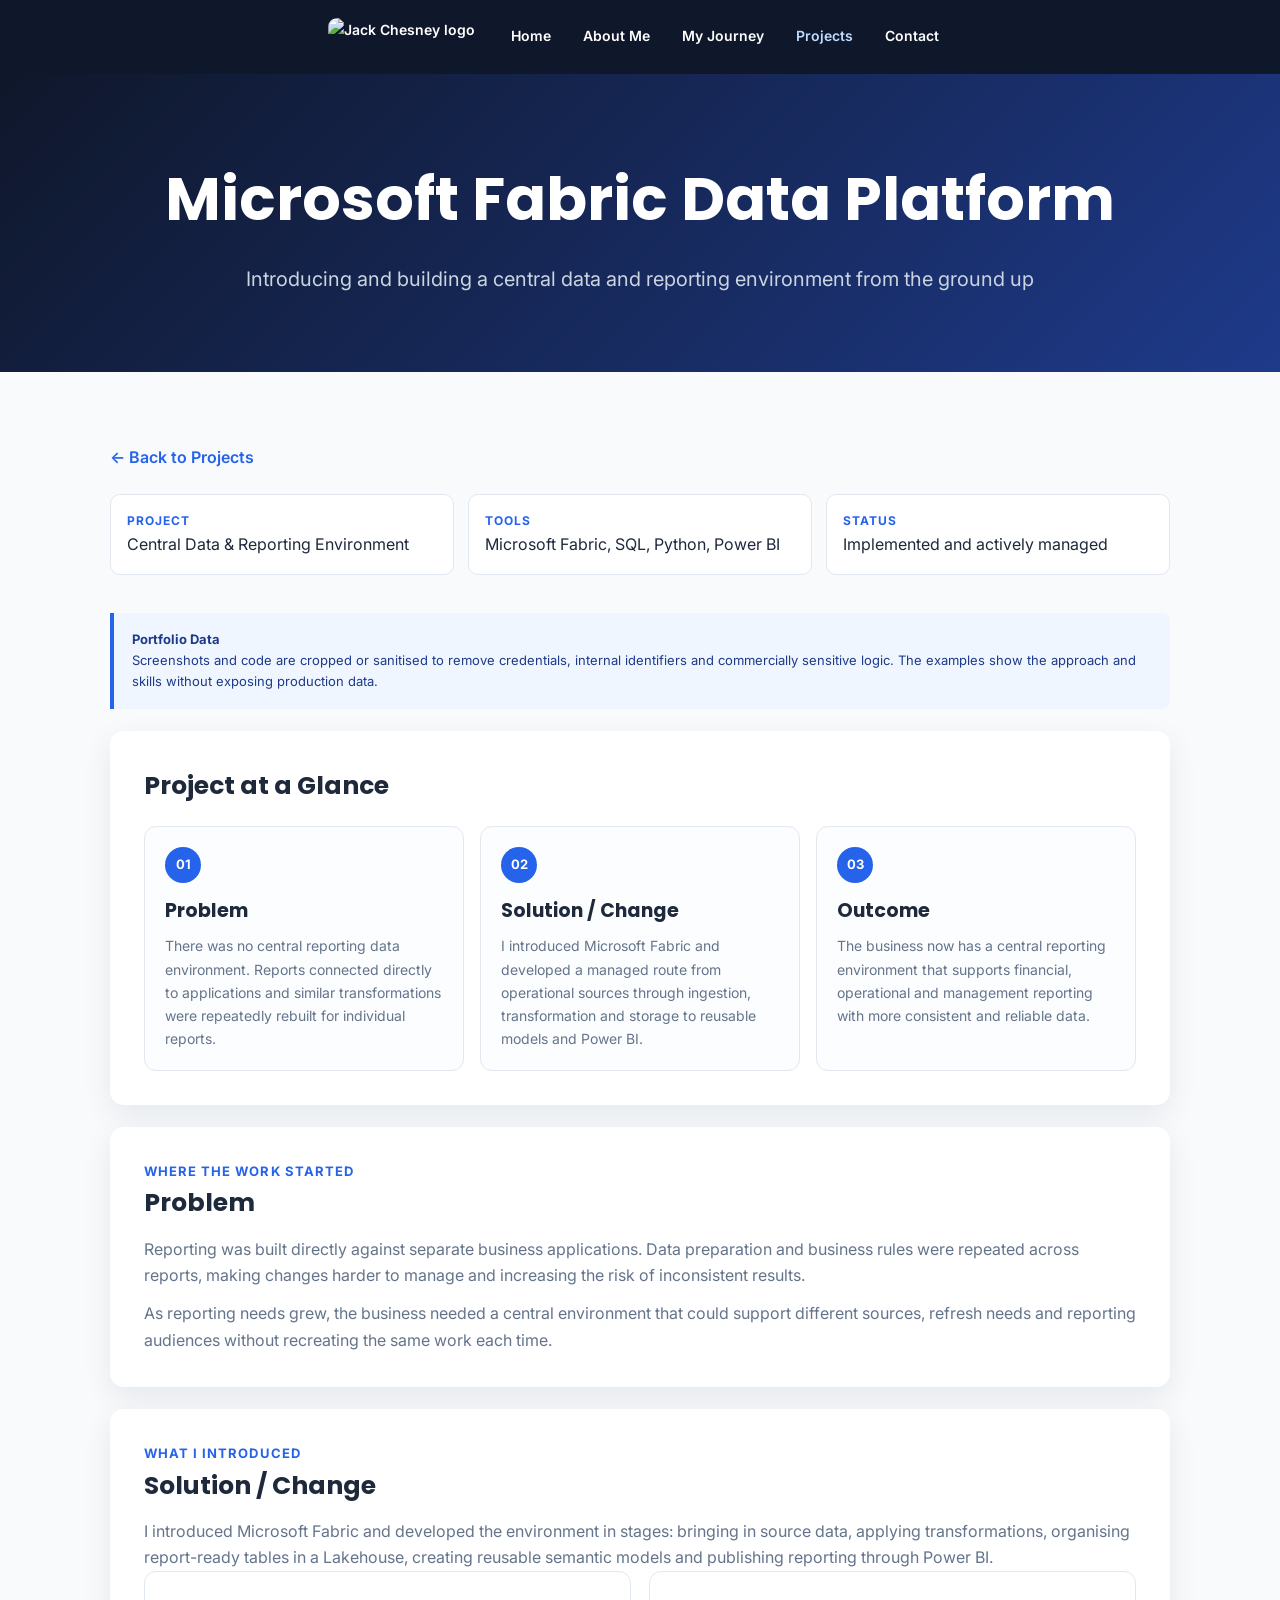
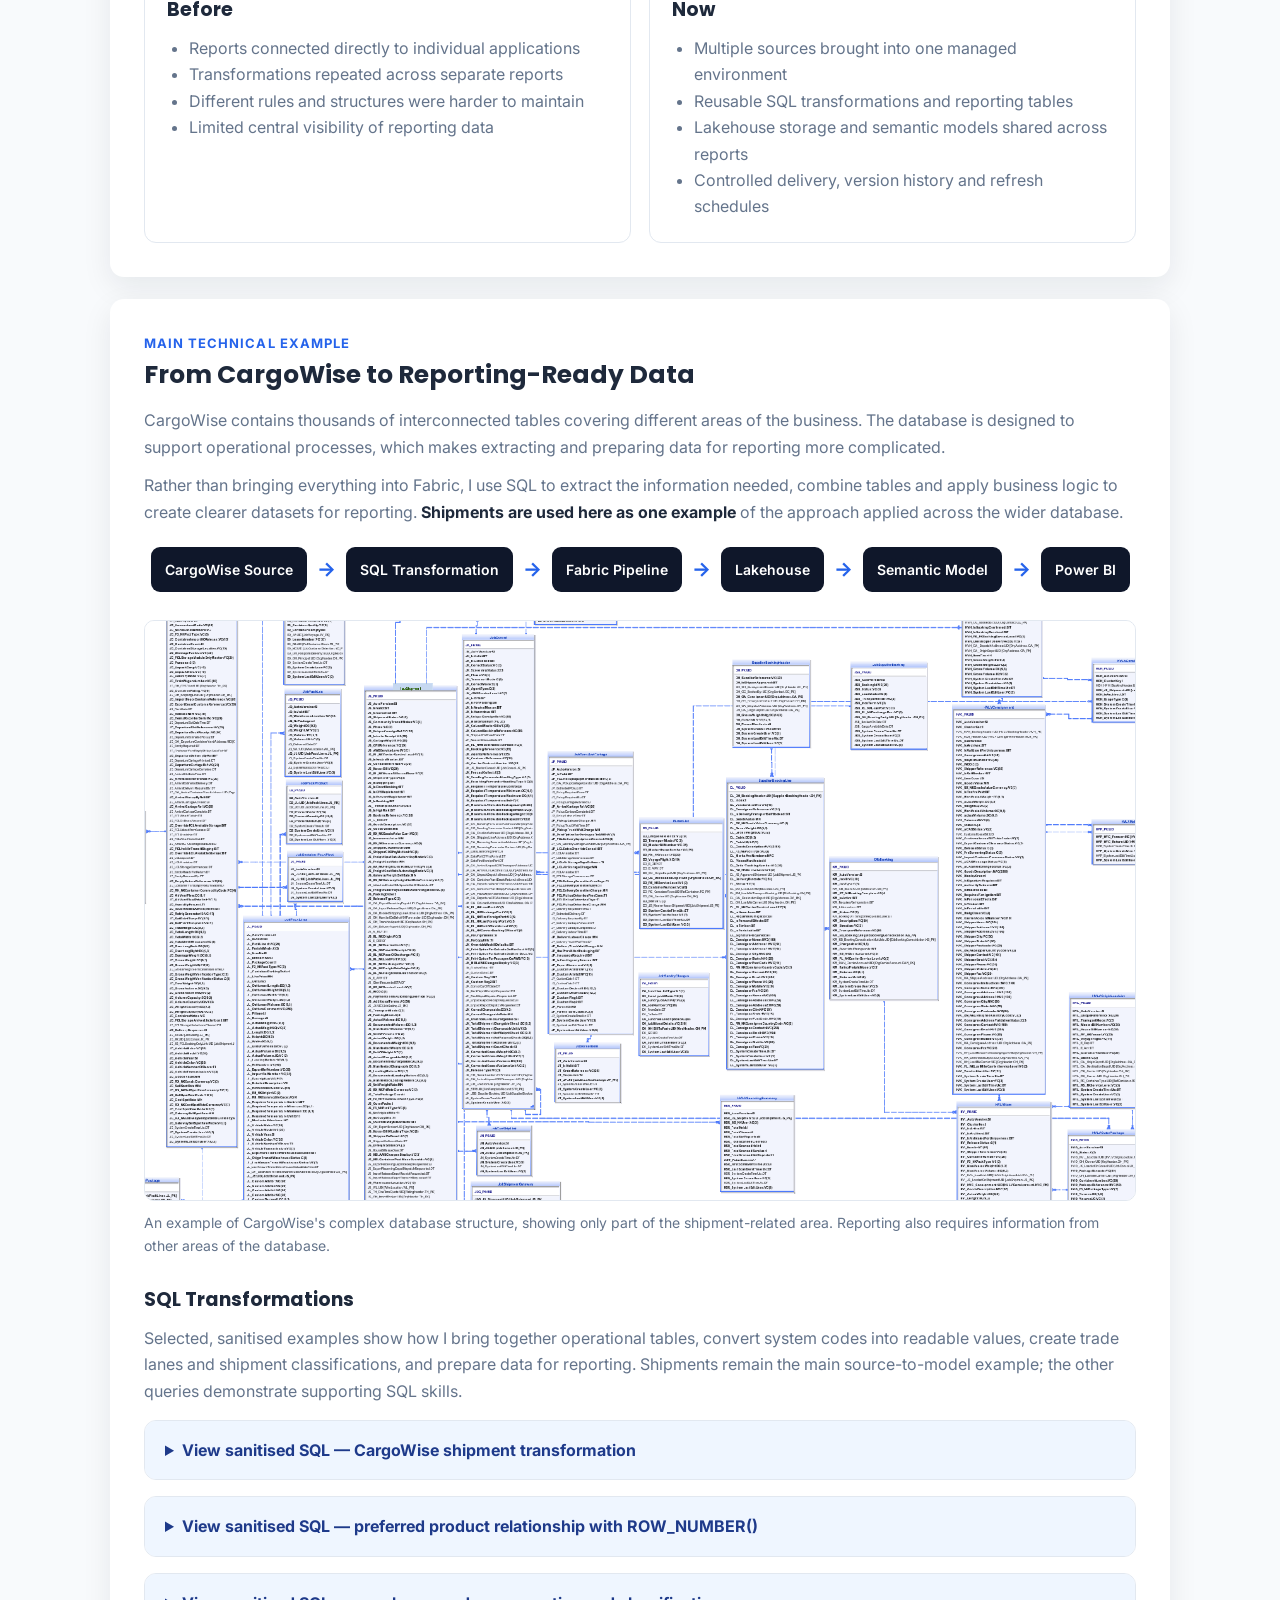
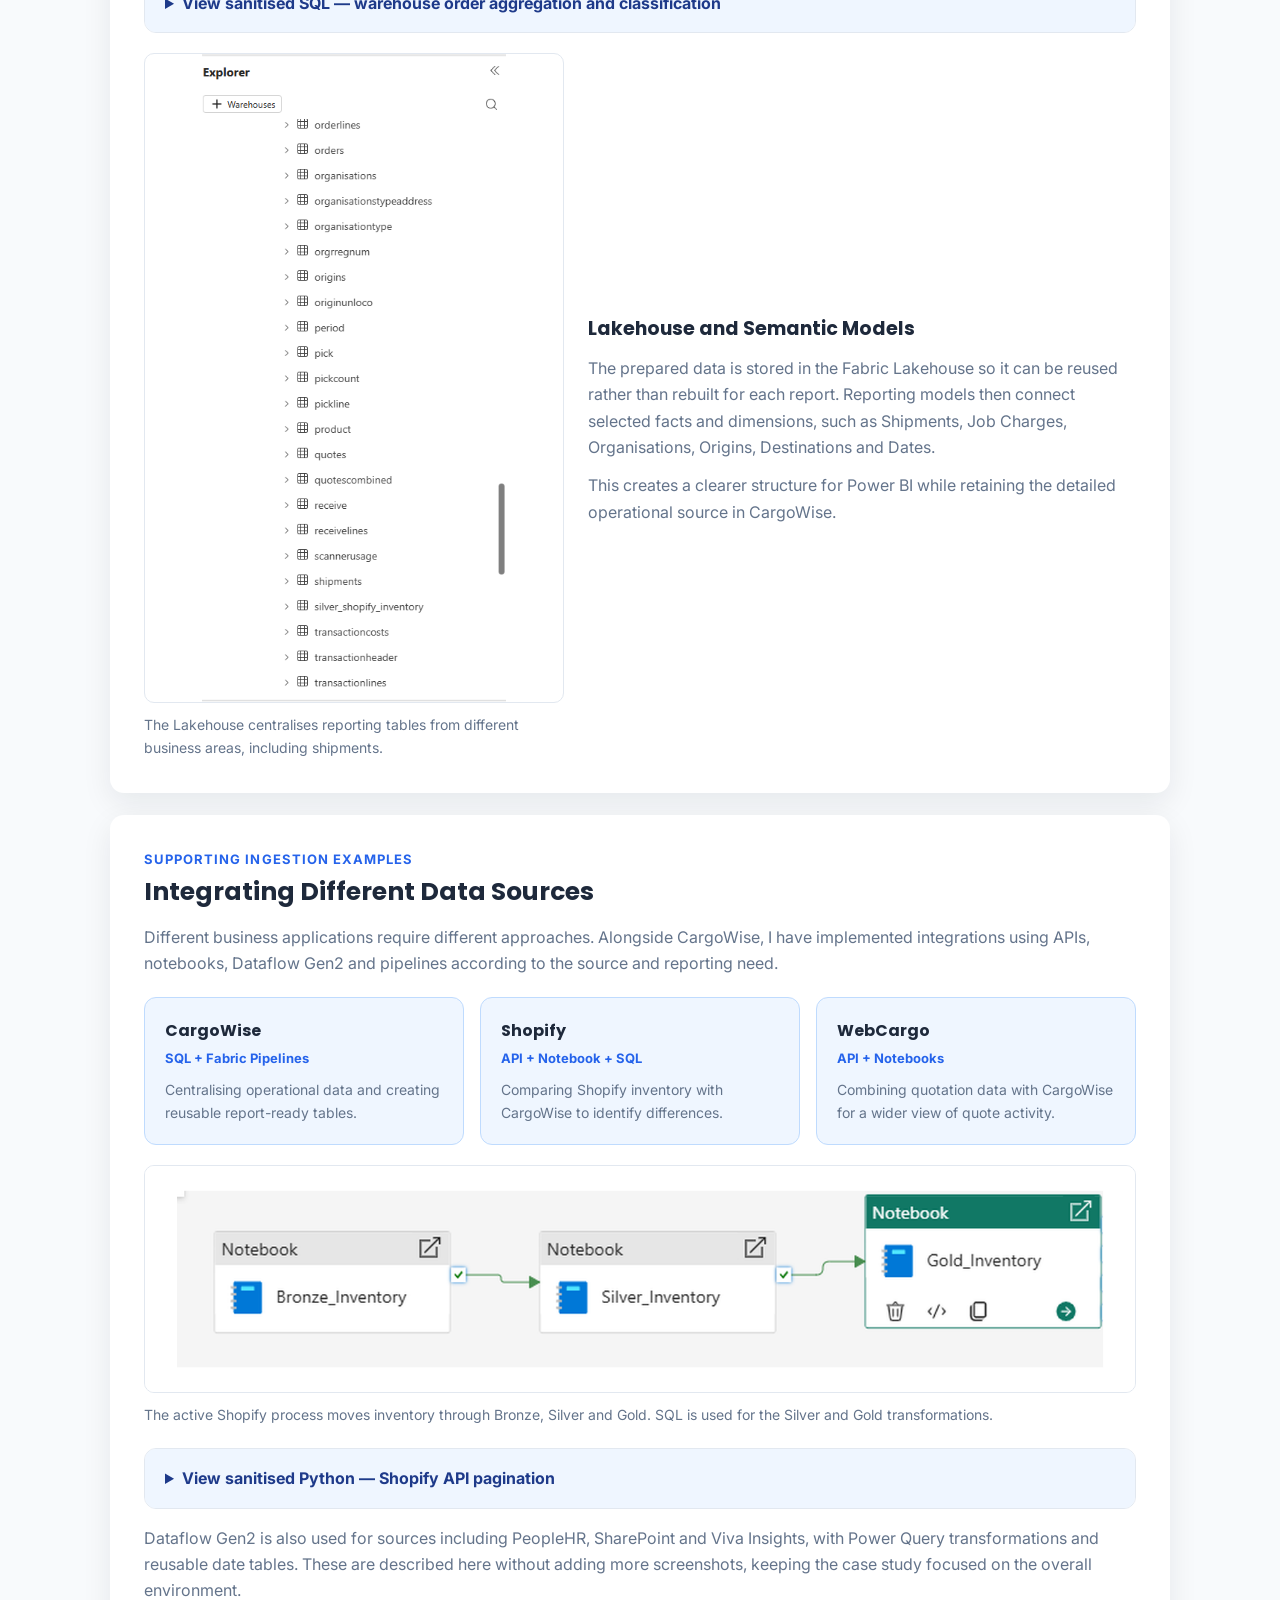
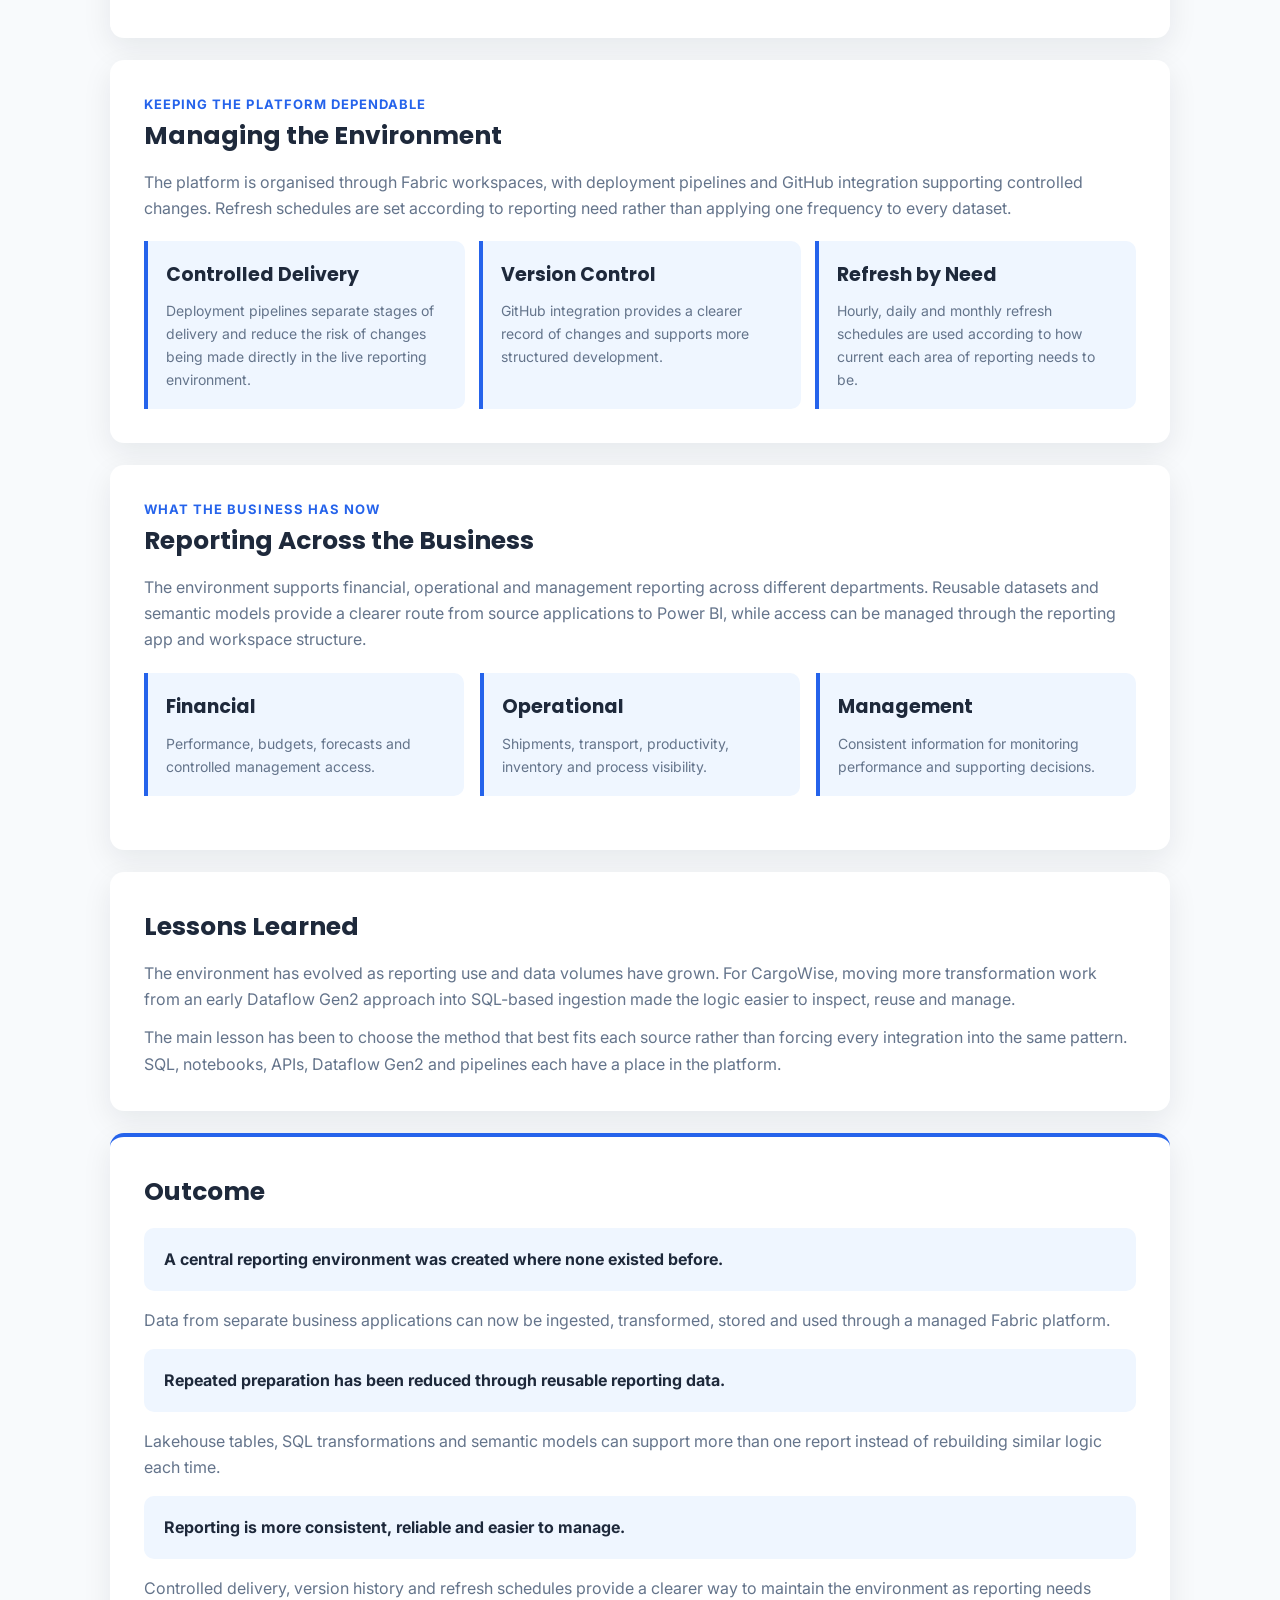
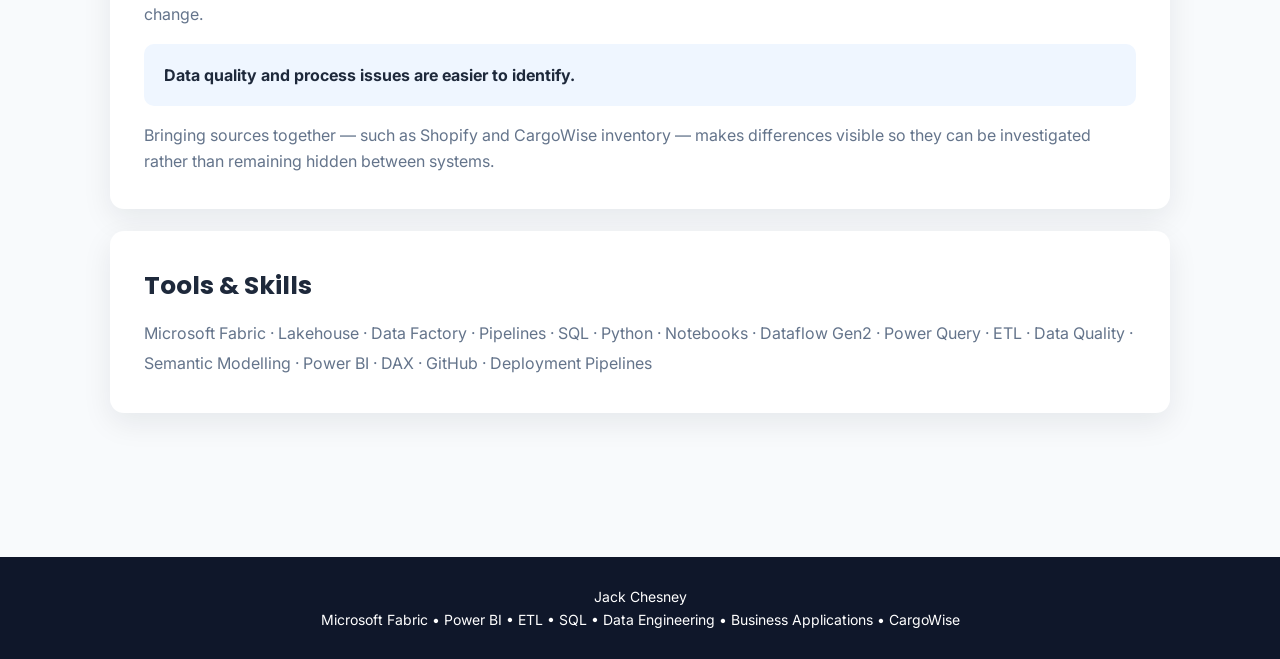
==== project-fabric-platform.html @ 5abca299 "Add files via upload" ====
<!DOCTYPE html>
<html lang="en-GB">
<head>
    <meta charset="UTF-8">
    <meta name="viewport" content="width=device-width, initial-scale=1">
    <meta name="description" content="Microsoft Fabric data platform case study: introducing a central reporting environment with SQL, pipelines, Lakehouse, APIs, semantic models and Power BI.">
    <title>Microsoft Fabric Data Platform | Jack Chesney</title>
    <link rel="stylesheet" href="style.css">
</head>
<body>
    <a class="skip-link" href="#main">Skip to content</a>
    <nav aria-label="Main navigation">
        <a class="site-logo" href="index.html"><img src="logo-white.png" alt="Jack Chesney logo"></a>
        <a href="index.html">Home</a>
        <a href="about.html">About Me</a>
        <a href="journey.html">My Journey</a>
        <a href="projects.html" aria-current="page">Projects</a>
        <a href="contact.html">Contact</a>
    </nav>

    <main id="main">
        <section class="hero compact">
            <h1>Microsoft Fabric Data Platform</h1>
            <p>Introducing and building a central data and reporting environment from the ground up</p>
        </section>

        <section class="container case-layout">
            <a class="back-link" href="projects.html">← Back to Projects</a>

            <div class="case-meta">
                <div><strong>Project</strong><span>Central Data &amp; Reporting Environment</span></div>
                <div><strong>Tools</strong><span>Microsoft Fabric, SQL, Python, Power BI</span></div>
                <div><strong>Status</strong><span>Implemented and actively managed</span></div>
            </div>

            <div class="case-note portfolio-data privacy-note">
                <strong>Portfolio Data</strong><br>
                Screenshots and code are cropped or sanitised to remove credentials, internal identifiers and commercially sensitive logic. The examples show the approach and skills without exposing production data.
            </div>

            <section class="case-section">
                <h2>Project at a Glance</h2>
                <div class="story-grid">
                    <article class="story-step">
                        <span>01</span>
                        <h3>Problem</h3>
                        <p>There was no central reporting data environment. Reports connected directly to applications and similar transformations were repeatedly rebuilt for individual reports.</p>
                    </article>
                    <article class="story-step">
                        <span>02</span>
                        <h3>Solution / Change</h3>
                        <p>I introduced Microsoft Fabric and developed a managed route from operational sources through ingestion, transformation and storage to reusable models and Power BI.</p>
                    </article>
                    <article class="story-step">
                        <span>03</span>
                        <h3>Outcome</h3>
                        <p>The business now has a central reporting environment that supports financial, operational and management reporting with more consistent and reliable data.</p>
                    </article>
                </div>
            </section>

            <section class="case-section">
                <p class="section-kicker">Where the work started</p>
                <h2>Problem</h2>
                <p>Reporting was built directly against separate business applications. Data preparation and business rules were repeated across reports, making changes harder to manage and increasing the risk of inconsistent results.</p>
                <p>As reporting needs grew, the business needed a central environment that could support different sources, refresh needs and reporting audiences without recreating the same work each time.</p>
            </section>

            <section class="case-section">
                <p class="section-kicker">What I introduced</p>
                <h2>Solution / Change</h2>
                <p>I introduced Microsoft Fabric and developed the environment in stages: bringing in source data, applying transformations, organising report-ready tables in a Lakehouse, creating reusable semantic models and publishing reporting through Power BI.</p>
                <div class="comparison-grid">
                    <article>
                        <h3>Before</h3>
                        <ul>
                            <li>Reports connected directly to individual applications</li>
                            <li>Transformations repeated across separate reports</li>
                            <li>Different rules and structures were harder to maintain</li>
                            <li>Limited central visibility of reporting data</li>
                        </ul>
                    </article>
                    <article>
                        <h3>Now</h3>
                        <ul>
                            <li>Multiple sources brought into one managed environment</li>
                            <li>Reusable SQL transformations and reporting tables</li>
                            <li>Lakehouse storage and semantic models shared across reports</li>
                            <li>Controlled delivery, version history and refresh schedules</li>
                        </ul>
                    </article>
                </div>
            </section>

            <section class="case-section">
                <p class="section-kicker">Main technical example</p>
                <h2>From CargoWise to Reporting-Ready Data</h2>
                <p>CargoWise contains thousands of interconnected tables covering different areas of the business. The database is designed to support operational processes, which makes extracting and preparing data for reporting more complicated.</p>
                <p>Rather than bringing everything into Fabric, I use SQL to extract the information needed, combine tables and apply business logic to create clearer datasets for reporting. <strong>Shipments are used here as one example</strong> of the approach applied across the wider database.</p>

                <div class="architecture-flow" aria-label="CargoWise to Power BI architecture">
                    <span>CargoWise Source</span><b aria-hidden="true">→</b>
                    <span>SQL Transformation</span><b aria-hidden="true">→</b>
                    <span>Fabric Pipeline</span><b aria-hidden="true">→</b>
                    <span>Lakehouse</span><b aria-hidden="true">→</b>
                    <span>Semantic Model</span><b aria-hidden="true">→</b>
                    <span>Power BI</span>
                </div>

                <figure class="case-figure">
                    <a href="cargowise-shipment-source.png" target="_blank" rel="noopener noreferrer">
                        <img src="cargowise-shipment-source.png" alt="Part of the CargoWise shipment-related database diagram with interconnected operational tables">
                    </a>
                    <figcaption>An example of CargoWise's complex database structure, showing only part of the shipment-related area. Reporting also requires information from other areas of the database.</figcaption>
                </figure>

                <h3>SQL Transformations</h3>
                <p>Selected, sanitised examples show how I bring together operational tables, convert system codes into readable values, create trade lanes and shipment classifications, and prepare data for reporting. Shipments remain the main source-to-model example; the other queries demonstrate supporting SQL skills.</p>

                <details class="code-disclosure">
                    <summary>View sanitised SQL — CargoWise shipment transformation</summary>
                    <p class="code-intro">A portfolio-safe version of the pattern used to join shipment, consolidation, organisation, branch and department information and create reporting fields.</p>
                    <pre class="dax-code"><code>WITH ShipmentBase AS (
    SELECT
        s.ShipmentId,
        s.ShipmentNumber,
        s.CreatedDate,
        s.OriginCode,
        s.DestinationCode,
        s.TransportMode,
        s.DirectionCode,
        c.ConsolNumber,
        org.OrganisationName,
        br.BranchName,
        dept.DepartmentName
    FROM dbo.JobShipment AS s
    LEFT JOIN dbo.JobConShipLink AS link
        ON link.ShipmentId = s.ShipmentId
    LEFT JOIN dbo.JobConsol AS c
        ON c.ConsolId = link.ConsolId
    LEFT JOIN dbo.OrgHeader AS org
        ON org.OrganisationId = s.ClientOrganisationId
    LEFT JOIN dbo.GlbBranch AS br
        ON br.BranchId = s.BranchId
    LEFT JOIN dbo.GlbDepartment AS dept
        ON dept.DepartmentId = s.DepartmentId
),
ReportingFields AS (
    SELECT
        *,
        CONCAT(OriginCode, ' - ', DestinationCode) AS TradeLane,
        CASE DirectionCode
            WHEN 'I' THEN 'Import'
            WHEN 'E' THEN 'Export'
            ELSE 'Other'
        END AS ShipmentDirection,
        CASE
            WHEN TransportMode = 'AIR' THEN 'Air Freight'
            WHEN TransportMode = 'SEA' THEN 'Sea Freight'
            WHEN TransportMode = 'ROAD' THEN 'Road Freight'
            ELSE 'Other'
        END AS ShipmentClassification
    FROM ShipmentBase
)
SELECT
    ShipmentId,
    ShipmentNumber,
    CreatedDate,
    ConsolNumber,
    OrganisationName,
    BranchName,
    DepartmentName,
    TradeLane,
    ShipmentDirection,
    ShipmentClassification
FROM ReportingFields;</code></pre>
                </details>

                <details class="code-disclosure">
                    <summary>View sanitised SQL — preferred product relationship with ROW_NUMBER()</summary>
                    <p class="code-intro">Demonstrates CTEs, window functions and selecting one preferred relationship where several source rows may exist.</p>
                    <pre class="dax-code"><code>WITH RankedProductRelationships AS (
    SELECT
        p.ProductId,
        p.ProductCode,
        p.ProductDescription,
        rel.OrganisationId,
        rel.RelationshipType,
        ROW_NUMBER() OVER (
            PARTITION BY p.ProductId
            ORDER BY
                CASE WHEN rel.IsPreferred = 1 THEN 0 ELSE 1 END,
                rel.UpdatedDate DESC
        ) AS RelationshipRank
    FROM dbo.Product AS p
    LEFT JOIN dbo.ProductOrganisationRelationship AS rel
        ON rel.ProductId = p.ProductId
)
SELECT
    ProductId,
    ProductCode,
    ProductDescription,
    OrganisationId,
    RelationshipType
FROM RankedProductRelationships
WHERE RelationshipRank = 1;</code></pre>
                </details>

                <details class="code-disclosure">
                    <summary>View sanitised SQL — warehouse order aggregation and classification</summary>
                    <p class="code-intro">Demonstrates multiple CTEs, aggregation, calculated values and classification logic.</p>
                    <pre class="dax-code"><code>WITH OrderLines AS (
    SELECT
        ol.OrderId,
        COUNT(*) AS LineCount,
        SUM(ol.OrderQuantity) AS OrderedQuantity,
        SUM(ol.PickedQuantity) AS PickedQuantity
    FROM dbo.WarehouseOrderLine AS ol
    GROUP BY ol.OrderId
),
OrderActivity AS (
    SELECT
        a.OrderId,
        MAX(a.ActivityDate) AS LastActivityDate
    FROM dbo.WarehouseOrderActivity AS a
    GROUP BY a.OrderId
),
OrderSummary AS (
    SELECT
        o.OrderId,
        o.OrderNumber,
        o.RequiredDate,
        l.LineCount,
        l.OrderedQuantity,
        l.PickedQuantity,
        a.LastActivityDate,
        CASE
            WHEN l.PickedQuantity = 0 THEN 'Not Started'
            WHEN l.PickedQuantity &lt; l.OrderedQuantity THEN 'Part Picked'
            WHEN l.PickedQuantity &gt;= l.OrderedQuantity THEN 'Complete'
            ELSE 'Review'
        END AS FulfilmentStatus
    FROM dbo.WarehouseOrder AS o
    LEFT JOIN OrderLines AS l ON l.OrderId = o.OrderId
    LEFT JOIN OrderActivity AS a ON a.OrderId = o.OrderId
)
SELECT *
FROM OrderSummary;</code></pre>
                </details>

                <div class="lakehouse-layout">
                    <figure class="case-figure">
                        <a href="fabric-lakehouse.png" target="_blank" rel="noopener noreferrer">
                            <img src="fabric-lakehouse.png" alt="Fabric Lakehouse Explorer showing report-ready tables from different business areas">
                        </a>
                        <figcaption>The Lakehouse centralises reporting tables from different business areas, including shipments.</figcaption>
                    </figure>
                    <article>
                        <h3>Lakehouse and Semantic Models</h3>
                        <p>The prepared data is stored in the Fabric Lakehouse so it can be reused rather than rebuilt for each report. Reporting models then connect selected facts and dimensions, such as Shipments, Job Charges, Organisations, Origins, Destinations and Dates.</p>
                        <p>This creates a clearer structure for Power BI while retaining the detailed operational source in CargoWise.</p>
                    </article>
                </div>
            </section>

            <section class="case-section">
                <p class="section-kicker">Supporting ingestion examples</p>
                <h2>Integrating Different Data Sources</h2>
                <p>Different business applications require different approaches. Alongside CargoWise, I have implemented integrations using APIs, notebooks, Dataflow Gen2 and pipelines according to the source and reporting need.</p>

                <div class="source-grid">
                    <article class="source-card"><strong>CargoWise</strong><span>SQL + Fabric Pipelines</span><p>Centralising operational data and creating reusable report-ready tables.</p></article>
                    <article class="source-card"><strong>Shopify</strong><span>API + Notebook + SQL</span><p>Comparing Shopify inventory with CargoWise to identify differences.</p></article>
                    <article class="source-card"><strong>WebCargo</strong><span>API + Notebooks</span><p>Combining quotation data with CargoWise for a wider view of quote activity.</p></article>
                </div>

                <figure class="case-figure">
                    <a href="fabric-shopify-pipeline.png" target="_blank" rel="noopener noreferrer">
                        <img src="fabric-shopify-pipeline.png" alt="Shopify inventory pipeline showing active Bronze, Silver and Gold notebook stages">
                    </a>
                    <figcaption>The active Shopify process moves inventory through Bronze, Silver and Gold. SQL is used for the Silver and Gold transformations.</figcaption>
                </figure>

                <details class="code-disclosure">
                    <summary>View sanitised Python — Shopify API pagination</summary>
                    <p class="code-intro">I researched and implemented this API-based approach and continue to manage it. The extract shows the pagination pattern without credentials, shop names or warehouse identifiers.</p>
                    <pre class="dax-code"><code>all_inventory = []

while inventory_url:
    response = requests.get(inventory_url, headers=headers)
    response.raise_for_status()

    data = response.json()
    all_inventory.extend(data.get("inventory_levels", []))

    next_url = None
    link_header = response.headers.get("Link")

    if link_header:
        for link in link_header.split(","):
            if 'rel="next"' in link:
                next_url = link.split(";")[0].strip(" &lt;&gt;")
                break

    inventory_url = next_url</code></pre>
                </details>

                <p>Dataflow Gen2 is also used for sources including PeopleHR, SharePoint and Viva Insights, with Power Query transformations and reusable date tables. These are described here without adding more screenshots, keeping the case study focused on the overall environment.</p>
            </section>

            <section class="case-section">
                <p class="section-kicker">Keeping the platform dependable</p>
                <h2>Managing the Environment</h2>
                <p>The platform is organised through Fabric workspaces, with deployment pipelines and GitHub integration supporting controlled changes. Refresh schedules are set according to reporting need rather than applying one frequency to every dataset.</p>
                <div class="environment-grid">
                    <article><h3>Controlled Delivery</h3><p>Deployment pipelines separate stages of delivery and reduce the risk of changes being made directly in the live reporting environment.</p></article>
                    <article><h3>Version Control</h3><p>GitHub integration provides a clearer record of changes and supports more structured development.</p></article>
                    <article><h3>Refresh by Need</h3><p>Hourly, daily and monthly refresh schedules are used according to how current each area of reporting needs to be.</p></article>
                </div>
            </section>

            <section class="case-section">
                <p class="section-kicker">What the business has now</p>
                <h2>Reporting Across the Business</h2>
                <p>The environment supports financial, operational and management reporting across different departments. Reusable datasets and semantic models provide a clearer route from source applications to Power BI, while access can be managed through the reporting app and workspace structure.</p>
                <div class="report-summary-grid">
                    <article><h3>Financial</h3><p>Performance, budgets, forecasts and controlled management access.</p></article>
                    <article><h3>Operational</h3><p>Shipments, transport, productivity, inventory and process visibility.</p></article>
                    <article><h3>Management</h3><p>Consistent information for monitoring performance and supporting decisions.</p></article>
                </div>
            </section>

            <section class="case-section">
                <h2>Lessons Learned</h2>
                <p>The environment has evolved as reporting use and data volumes have grown. For CargoWise, moving more transformation work from an early Dataflow Gen2 approach into SQL-based ingestion made the logic easier to inspect, reuse and manage.</p>
                <p>The main lesson has been to choose the method that best fits each source rather than forcing every integration into the same pattern. SQL, notebooks, APIs, Dataflow Gen2 and pipelines each have a place in the platform.</p>
            </section>

            <section class="case-section outcome-section">
                <h2>Outcome</h2>
                <p class="metric-highlight"><strong>A central reporting environment was created where none existed before.</strong></p>
                <p>Data from separate business applications can now be ingested, transformed, stored and used through a managed Fabric platform.</p>

                <p class="metric-highlight"><strong>Repeated preparation has been reduced through reusable reporting data.</strong></p>
                <p>Lakehouse tables, SQL transformations and semantic models can support more than one report instead of rebuilding similar logic each time.</p>

                <p class="metric-highlight"><strong>Reporting is more consistent, reliable and easier to manage.</strong></p>
                <p>Controlled delivery, version history and refresh schedules provide a clearer way to maintain the environment as reporting needs change.</p>

                <p class="metric-highlight"><strong>Data quality and process issues are easier to identify.</strong></p>
                <p>Bringing sources together — such as Shopify and CargoWise inventory — makes differences visible so they can be investigated rather than remaining hidden between systems.</p>
            </section>

            <section class="case-section">
                <h2>Tools &amp; Skills</h2>
                <p class="tag-line">Microsoft Fabric · Lakehouse · Data Factory · Pipelines · SQL · Python · Notebooks · Dataflow Gen2 · Power Query · ETL · Data Quality · Semantic Modelling · Power BI · DAX · GitHub · Deployment Pipelines</p>
            </section>
        </section>
    </main>

    <footer><p>Jack Chesney</p><p>Microsoft Fabric • Power BI • ETL • SQL • Data Engineering • Business Applications • CargoWise</p></footer>
</body>
</html>
---- style.css ----
@import url('https://fonts.googleapis.com/css2?family=Inter:wght@400;500;600&family=Poppins:wght@500;600;700&display=swap');

:root {
    --navy: #0F172A;
    --blue: #2563EB;
    --blue-dark: #1D4ED8;
    --background: #F8FAFC;
    --card: #FFFFFF;
    --text: #1E293B;
    --muted: #64748B;
    --line: #E2E8F0;
    --soft-blue: #EFF6FF;
    --shadow: 0 10px 30px rgba(15, 23, 42, .08);
}

* { margin: 0; padding: 0; box-sizing: border-box; }
html { scroll-behavior: smooth; }
body { background: var(--background); color: var(--text); font-family: 'Inter', sans-serif; line-height: 1.65; }
a:focus-visible { outline: 3px solid #93C5FD; outline-offset: 4px; }
.skip-link { position: absolute; left: -10000px; top: auto; width: 1px; height: 1px; overflow: hidden; }
.skip-link:focus { left: 16px; top: 12px; width: auto; height: auto; overflow: visible; background: #fff; color: var(--navy); padding: 10px 14px; border-radius: 7px; z-index: 100; }

nav { background: var(--navy); padding: 18px 20px; text-align: center; }
nav a { color: #fff; text-decoration: none; margin: 0 14px; font-weight: 600; font-size: 14px; transition: .2s; }
nav a:hover, nav a[aria-current="page"] { color: #BFDBFE; }
.site-logo { display: inline-flex !important; align-items: center !important; margin: 0 18px 0 0 !important; vertical-align: middle; }
.site-logo img { display: block; height: 38px; width: auto; max-width: none; object-fit: contain; border-radius: 9px; }

.hero { background: linear-gradient(135deg, #0F172A 0%, #1E3A8A 100%); color: #fff; text-align: center; padding: 100px 20px; }
.hero.compact { padding: 76px 20px; }
.hero h1 { font-family: 'Poppins', sans-serif; font-size: clamp(42px, 6vw, 60px); margin-bottom: 14px; }
.hero p { font-size: 20px; color: #CBD5E1; max-width: 860px; margin: auto; }
.hero-subtitle { margin-top: 12px !important; font-size: 18px !important; }
.hero-actions { display: flex; justify-content: center; gap: 12px; flex-wrap: wrap; margin-top: 25px; }
.btn { display: inline-block; padding: 13px 26px; background: var(--blue); color: #fff; text-decoration: none; border-radius: 9px; font-weight: 600; transition: .2s; }
.btn:hover { background: var(--blue-dark); transform: translateY(-2px); }
.btn.small { padding: 10px 16px; margin-top: 18px; }

.container { max-width: 1160px; margin: auto; padding: 72px 20px; }
.section-title { text-align: center; margin-bottom: 42px; }
.section-title h2 { font-size: 36px; font-family: 'Poppins', sans-serif; }
.section-title p { color: var(--muted); max-width: 720px; margin: 8px auto 0; }
.cards { display: grid; grid-template-columns: repeat(3, minmax(0, 1fr)); gap: 24px; }
.cards.single { grid-template-columns: minmax(0, 1fr); max-width: 430px; }
.card { background: var(--card); padding: 28px; border-radius: 14px; box-shadow: var(--shadow); transition: .2s; }
.card:hover { transform: translateY(-4px); }
.card h2, .card h3 { font-family: 'Poppins', sans-serif; margin-bottom: 12px; }
.project-card { display: flex; flex-direction: column; }
.project-card > p { color: var(--muted); }
.project-card .btn { align-self: flex-start; margin-top: auto; }
.project-visual { width: 100%; aspect-ratio: 16/9; border-radius: 10px; margin: 4px 0 18px; overflow: hidden; background: linear-gradient(135deg, #DBEAFE, #EFF6FF); border: 1px solid var(--line); }
.project-visual object { display: block; width: 100%; height: 100%; }
.project-visual img { width: 100%; height: 100%; object-fit: cover; }
.project-visual.fit-logo { background: #fff; }
.project-visual.fit-logo img { object-fit: contain; padding: 16px; }
.visual-fallback { height: 100%; display: grid; place-items: center; text-align: center; padding: 20px; color: #1E40AF; font-weight: 600; background: var(--soft-blue); }
.tools { font-size: 14px; color: var(--muted); margin-top: 16px; }
.project-outcome { margin: 16px 0 18px; padding-top: 14px; border-top: 1px solid var(--line); }
.project-outcome strong { color: var(--text); }
.project-group + .project-group { padding-top: 10px; }

.skills-grid { display: grid; grid-template-columns: repeat(2, minmax(0, 1fr)); gap: 24px; }
.skill-card { position: relative; padding-left: 34px; }
.skill-card:before { content: ''; position: absolute; left: 0; top: 5px; width: 5px; height: calc(100% - 10px); border-radius: 10px; background: var(--blue); }
.skill-card p { color: var(--muted); }
.skill-list { display: flex; flex-wrap: wrap; gap: 8px; margin-top: 16px; }
.skill-list span { font-size: 12px; font-weight: 600; color: #1E3A8A; background: var(--soft-blue); border: 1px solid #DBEAFE; padding: 6px 9px; border-radius: 999px; }
.supporting-tools { margin-top: 16px; font-size: 14px; }
.supporting-tools strong { color: var(--text); }

.about-card { max-width: 900px; margin: auto; }
.about-section + .about-section { margin-top: 28px; padding-top: 28px; border-top: 1px solid var(--line); }
.about-section h2 { text-align: center; font-size: 22px; margin-bottom: 12px; }
.about-section p { color: var(--muted); }
.about-section p + p { margin-top: 14px; }
.about-section strong { color: var(--text); }

.timeline { position: relative; max-width: 900px; margin: auto; }
.timeline:before { content: ''; position: absolute; left: 30px; top: 0; bottom: 100px; width: 4px; background: var(--blue); }
.timeline-item { display: flex; gap: 20px; margin-bottom: 34px; }
.timeline-icon { width: 60px; height: 60px; min-width: 60px; border-radius: 50%; background: var(--blue); color: #fff; display: grid; place-items: center; font-weight: 700; z-index: 1; }
.timeline-content { background: #fff; padding: 24px; border-radius: 12px; box-shadow: var(--shadow); width: 100%; }
.timeline-content h3 { font-family: 'Poppins', sans-serif; }
.timeline-content p { color: var(--muted); }
.achievement-grid { display: grid; grid-template-columns: repeat(4, minmax(0, 1fr)); gap: 22px; }
.achievement-card { background: #fff; text-align: center; padding: 26px; border-radius: 14px; box-shadow: var(--shadow); }
.achievement-card p { color: var(--muted); }
.milestone-media { height: 80px; display: flex; align-items: center; justify-content: center; margin-bottom: 14px; }
.milestone-media object { max-width: 100%; height: 70px; }
.milestone-fallback, .milestone-mark { width: 70px; height: 70px; border-radius: 12px; display: grid; place-items: center; font-family: 'Poppins', sans-serif; font-weight: 700; font-size: 14px; }
.milestone-fallback { background: var(--soft-blue); color: #1E3A8A; border: 1px solid #DBEAFE; }

.case-layout { max-width: 1100px; }
.back-link { display: inline-block; margin-bottom: 24px; color: var(--blue); font-weight: 600; text-decoration: none; }
.case-meta { display: grid; grid-template-columns: repeat(3, 1fr); gap: 14px; margin-bottom: 38px; }
.case-meta div { background: #fff; border: 1px solid var(--line); border-radius: 10px; padding: 16px; }
.case-meta strong, .case-meta span { display: block; }
.case-meta strong { font-size: 12px; text-transform: uppercase; letter-spacing: .08em; color: var(--blue); }
.case-actions { margin-bottom: 22px; }
.case-note { border-left: 4px solid var(--blue); background: var(--soft-blue); padding: 16px 18px; color: #1E3A8A !important; }
.case-note.portfolio-data { margin-bottom: 22px; border-radius: 0 8px 8px 0; }
.case-section { background: #fff; border-radius: 14px; box-shadow: var(--shadow); padding: 34px; margin-bottom: 22px; }
.case-section h2 { font-family: 'Poppins', sans-serif; font-size: 25px; margin-bottom: 12px; }
.case-section h3 { font-family: 'Poppins', sans-serif; font-size: 19px; margin: 26px 0 10px; color: var(--text); }
.case-section p, .case-section li { color: var(--muted); }
.case-section p + p { margin-top: 12px; }
.case-section ul { padding-left: 22px; }
.case-section strong { color: var(--text); }
.tag-line { line-height: 1.9; }
.outcome-section { border-top: 4px solid var(--blue); }
.metric-highlight { background: var(--soft-blue); border-radius: 10px; padding: 18px 20px; margin: 16px 0 !important; color: #1E3A8A !important; }

.story-grid { display: grid; grid-template-columns: repeat(3, minmax(0, 1fr)); gap: 16px; margin-top: 20px; }
.story-step { border: 1px solid var(--line); border-radius: 12px; padding: 20px; background: #FCFDFE; }
.story-step > span { display: inline-grid; place-items: center; width: 36px; height: 36px; border-radius: 50%; background: var(--blue); color: #fff; font-weight: 700; font-size: 13px; }
.story-step h3 { margin: 12px 0 8px; }
.story-step p { font-size: 14px; }

.case-figure { margin: 20px 0 22px; }
.case-figure a { display: block; cursor: zoom-in; }
.case-figure img { display: block; width: 100%; max-width: 100%; height: auto; object-fit: contain; border: 1px solid var(--line); border-radius: 10px; background: #fff; }
.case-figure figcaption { margin-top: 10px; font-size: 14px; color: var(--muted); }
.case-figure.media-object object { display: block; width: 100%; min-height: 320px; border: 1px solid var(--line); border-radius: 10px; overflow: hidden; background: #fff; }
.case-figure.media-object object > .visual-fallback { min-height: 320px; }
.case-gallery { display: grid; grid-template-columns: repeat(2, minmax(0, 1fr)); gap: 18px; }
.case-gallery .case-figure { margin-bottom: 8px; }
.report-gallery { grid-template-columns: 1fr; }

.dax-code { background: var(--navy); color: #F8FAFC; border-radius: 12px; padding: 22px 26px; margin: 18px 0; overflow-x: auto; text-align: left; line-height: 1.7; box-shadow: var(--shadow); }
.dax-code code { font-family: 'Cascadia Code', Consolas, 'SFMono-Regular', Menlo, monospace; font-size: 13px; color: #F8FAFC; background: none; white-space: pre; display: block; }

.source-grid { display: grid; grid-template-columns: repeat(3, minmax(0, 1fr)); gap: 16px; margin-top: 20px; }
.source-card { border: 1px solid #BFDBFE; background: var(--soft-blue); border-radius: 12px; padding: 20px; }
.source-card strong, .source-card span { display: block; }
.source-card strong { font-family: 'Poppins', sans-serif; }
.source-card span { color: var(--blue); font-size: 13px; font-weight: 700; margin: 4px 0 8px; }
.source-card p { font-size: 14px; }
.architecture-flow { display: flex; align-items: center; justify-content: center; flex-wrap: wrap; gap: 10px; margin: 22px 0 28px; }
.architecture-flow span { background: var(--navy); color: #fff; border-radius: 9px; padding: 11px 14px; font-weight: 600; font-size: 14px; }
.architecture-flow b { color: var(--blue); font-size: 20px; }
.compact-flow { margin-bottom: 18px; }
.compact-flow span { font-size: 12px; padding: 9px 11px; }
.comparison-grid { display: grid; grid-template-columns: repeat(2, minmax(0, 1fr)); gap: 18px; }
.comparison-grid article { border: 1px solid var(--line); border-radius: 12px; padding: 22px; }
.comparison-grid h3 { margin-top: 0; }
.report-summary-grid { display: grid; grid-template-columns: repeat(3, minmax(0, 1fr)); gap: 16px; margin: 20px 0; }
.report-summary-grid article { border-left: 4px solid var(--blue); background: var(--soft-blue); padding: 18px; border-radius: 0 10px 10px 0; }
.report-summary-grid h3 { margin-top: 0; }
.report-summary-grid p { font-size: 14px; }

.contact-grid { display: grid; grid-template-columns: repeat(3, 1fr); gap: 24px; }
.contact-card { text-decoration: none; color: var(--text); min-height: 180px; display: flex; flex-direction: column; }
.contact-card span { color: var(--blue); font-weight: 600; }
.contact-card strong { font-family: 'Poppins', sans-serif; font-size: 18px; margin-top: 8px; overflow-wrap: anywhere; }
.contact-card small { color: var(--muted); margin-top: auto; }
.credential-list { display: grid; grid-template-columns: repeat(2, minmax(0, 1fr)); gap: 22px; max-width: 900px; margin: auto; }
.credential-list .card h2 { font-size: 20px; color: var(--blue); }
.credential-list .card p { color: var(--muted); }

footer { background: var(--navy); color: #fff; text-align: center; padding: 28px 20px; margin-top: 50px; font-size: 14px; }
footer p { margin: 0; text-align: center; }

@media (max-width: 900px) {
    .cards, .skills-grid { grid-template-columns: 1fr 1fr; }
    .achievement-grid, .contact-grid { grid-template-columns: 1fr 1fr; }
    .story-grid, .source-grid, .report-summary-grid { grid-template-columns: 1fr; }
}

@media (max-width: 650px) {
    nav a { display: block; margin: 9px 0; }
    .site-logo { display: flex !important; justify-content: center; margin: 0 0 12px !important; }
    .hero { padding: 72px 20px; }
    .container { padding: 52px 18px; }
    .cards, .skills-grid, .achievement-grid, .contact-grid, .case-meta, .case-gallery, .comparison-grid, .credential-list { grid-template-columns: 1fr; }
    .cards.single { max-width: none; }
    .timeline:before { left: 23px; }
    .timeline-icon { width: 48px; height: 48px; min-width: 48px; }
    .case-section { padding: 22px 18px; }
    .dax-code { padding: 16px 18px; }
    .case-figure.media-object object, .case-figure.media-object object > .visual-fallback { min-height: 220px; }
    .architecture-flow { flex-direction: column; }
    .architecture-flow b { transform: rotate(90deg); }
}


/* Microsoft Fabric platform case study */
.platform-placeholder { background: linear-gradient(135deg, #0F172A 0%, #1E40AF 58%, #2563EB 100%); border: 0; }
.platform-card-visual { height: 100%; display: flex; align-items: center; justify-content: center; gap: 10px; padding: 18px; }
.platform-card-visual span { background: rgba(255,255,255,.96); color: #1E3A8A; border-radius: 8px; padding: 9px 11px; font-size: 12px; font-weight: 700; box-shadow: 0 6px 16px rgba(15,23,42,.16); }
.platform-card-visual b { color: #BFDBFE; font-size: 18px; }
.analytics-cards { grid-template-columns: repeat(2, minmax(0, 1fr)); max-width: 820px; margin: 0 auto; }
.code-disclosure { border: 1px solid var(--line); border-radius: 12px; margin: 16px 0; overflow: hidden; background: #fff; }
.code-disclosure summary { cursor: pointer; padding: 16px 20px; background: var(--soft-blue); color: #1E3A8A; font-weight: 700; }
.code-disclosure summary:hover { background: #DBEAFE; }
.code-disclosure .code-intro { padding: 16px 20px 0; color: var(--muted); font-size: 14px; }
.code-disclosure .dax-code { margin: 16px; box-shadow: none; max-height: 560px; }
.environment-grid { display: grid; grid-template-columns: repeat(3, minmax(0, 1fr)); gap: 14px; margin-top: 20px; }
.environment-grid article { border-left: 4px solid var(--blue); background: var(--soft-blue); border-radius: 0 10px 10px 0; padding: 18px; }
.environment-grid h3 { margin: 0 0 8px; }
.environment-grid p { font-size: 14px; }
.lakehouse-layout { display: grid; grid-template-columns: minmax(280px, 420px) 1fr; gap: 24px; align-items: center; margin-top: 20px; }
.lakehouse-layout .case-figure { margin: 0; }
.lakehouse-layout .case-figure img { max-height: 650px; object-fit: contain; }
.section-kicker { color: var(--blue) !important; font-size: 13px; font-weight: 700; letter-spacing: .08em; text-transform: uppercase; }
.privacy-note { font-size: 13px; }

@media (max-width: 900px) {
    .environment-grid { grid-template-columns: 1fr; }
}
@media (max-width: 650px) {
    .analytics-cards, .lakehouse-layout { grid-template-columns: 1fr; }
    .platform-card-visual { gap: 6px; padding: 12px; }
    .platform-card-visual span { padding: 7px 8px; font-size: 11px; }
}
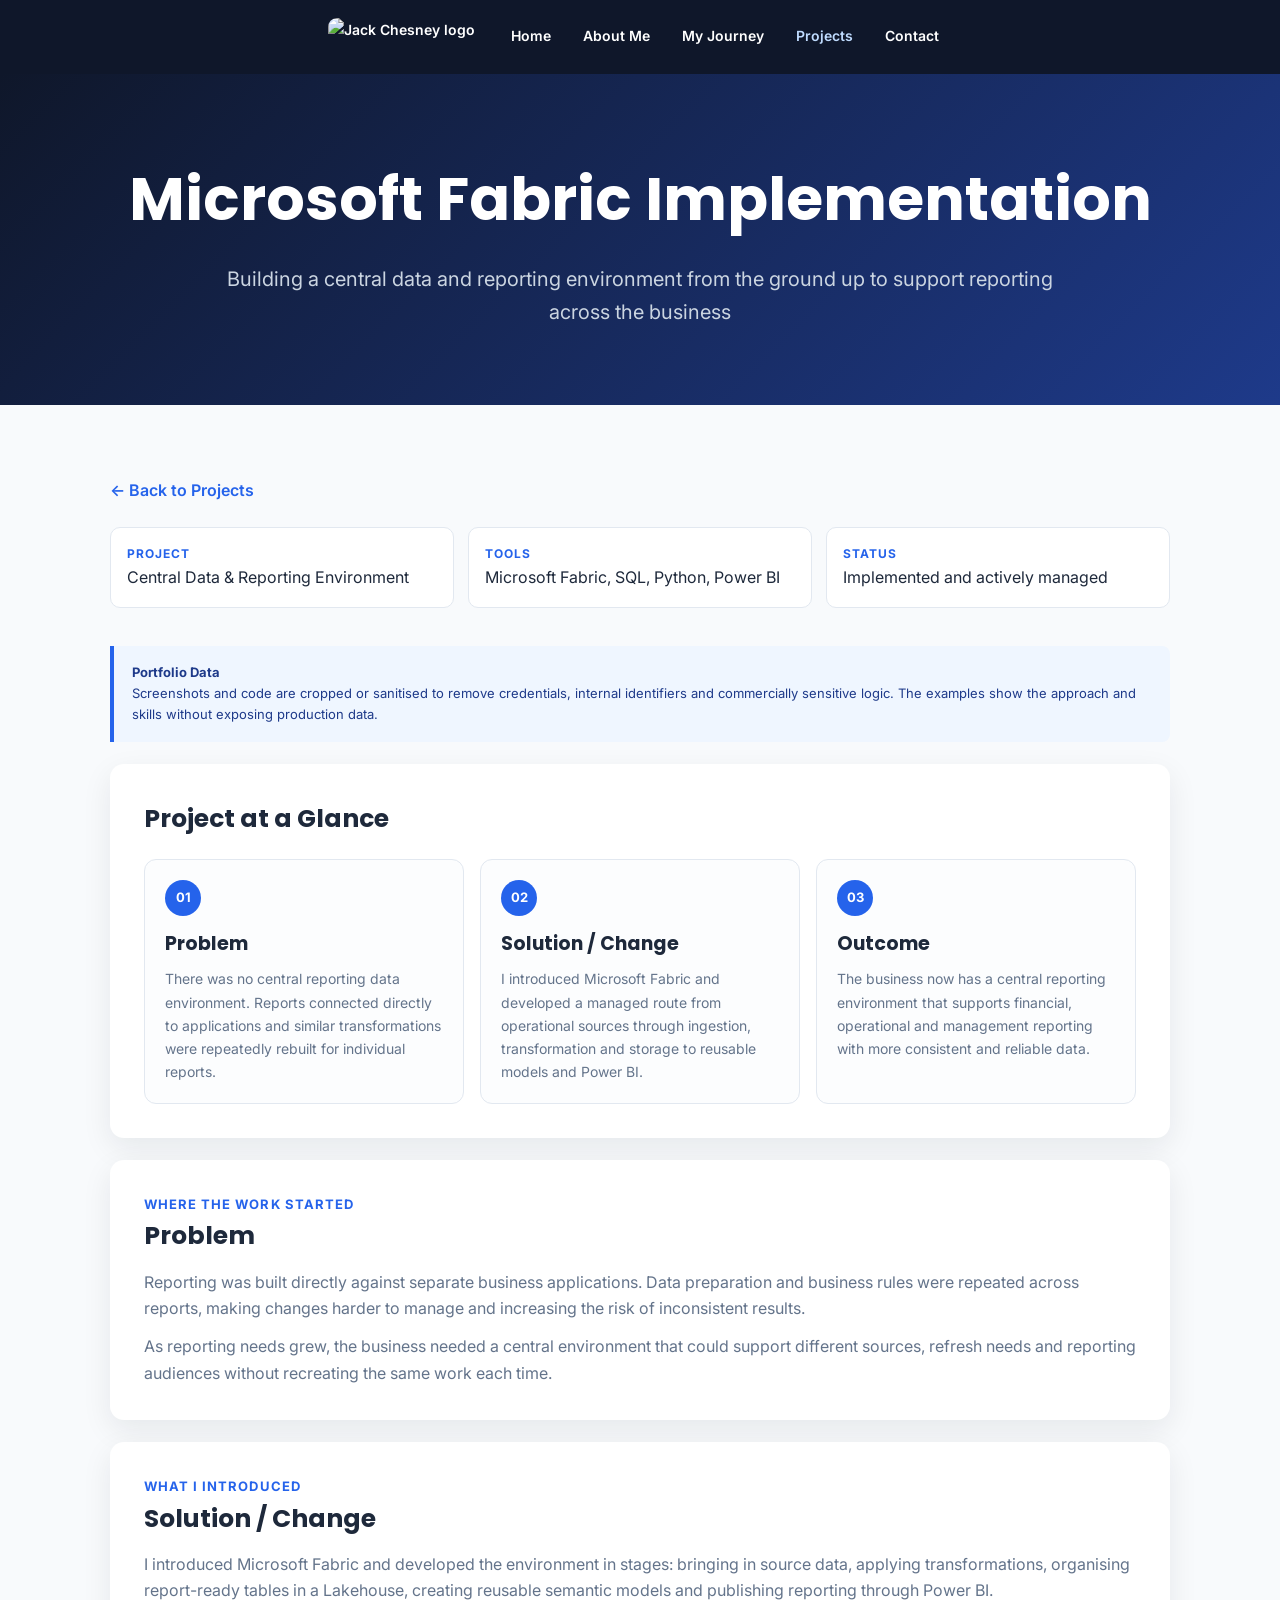
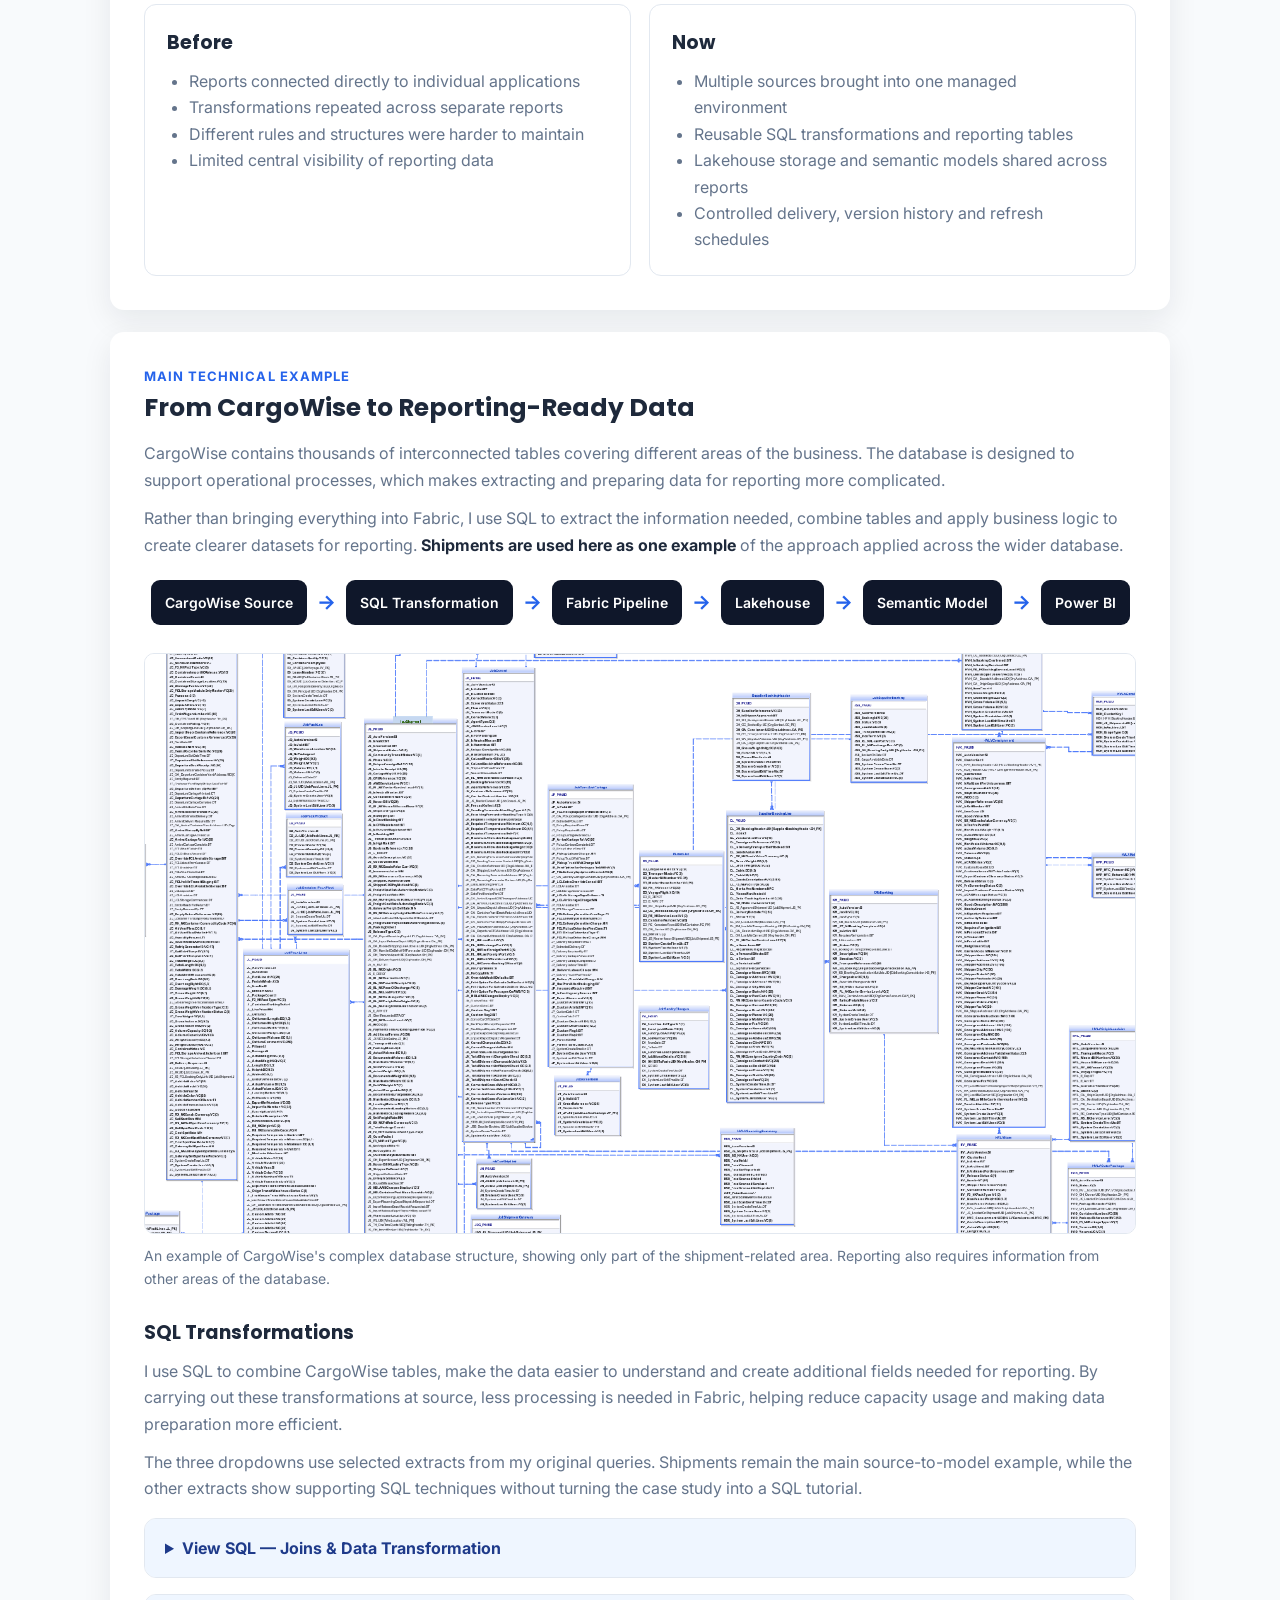
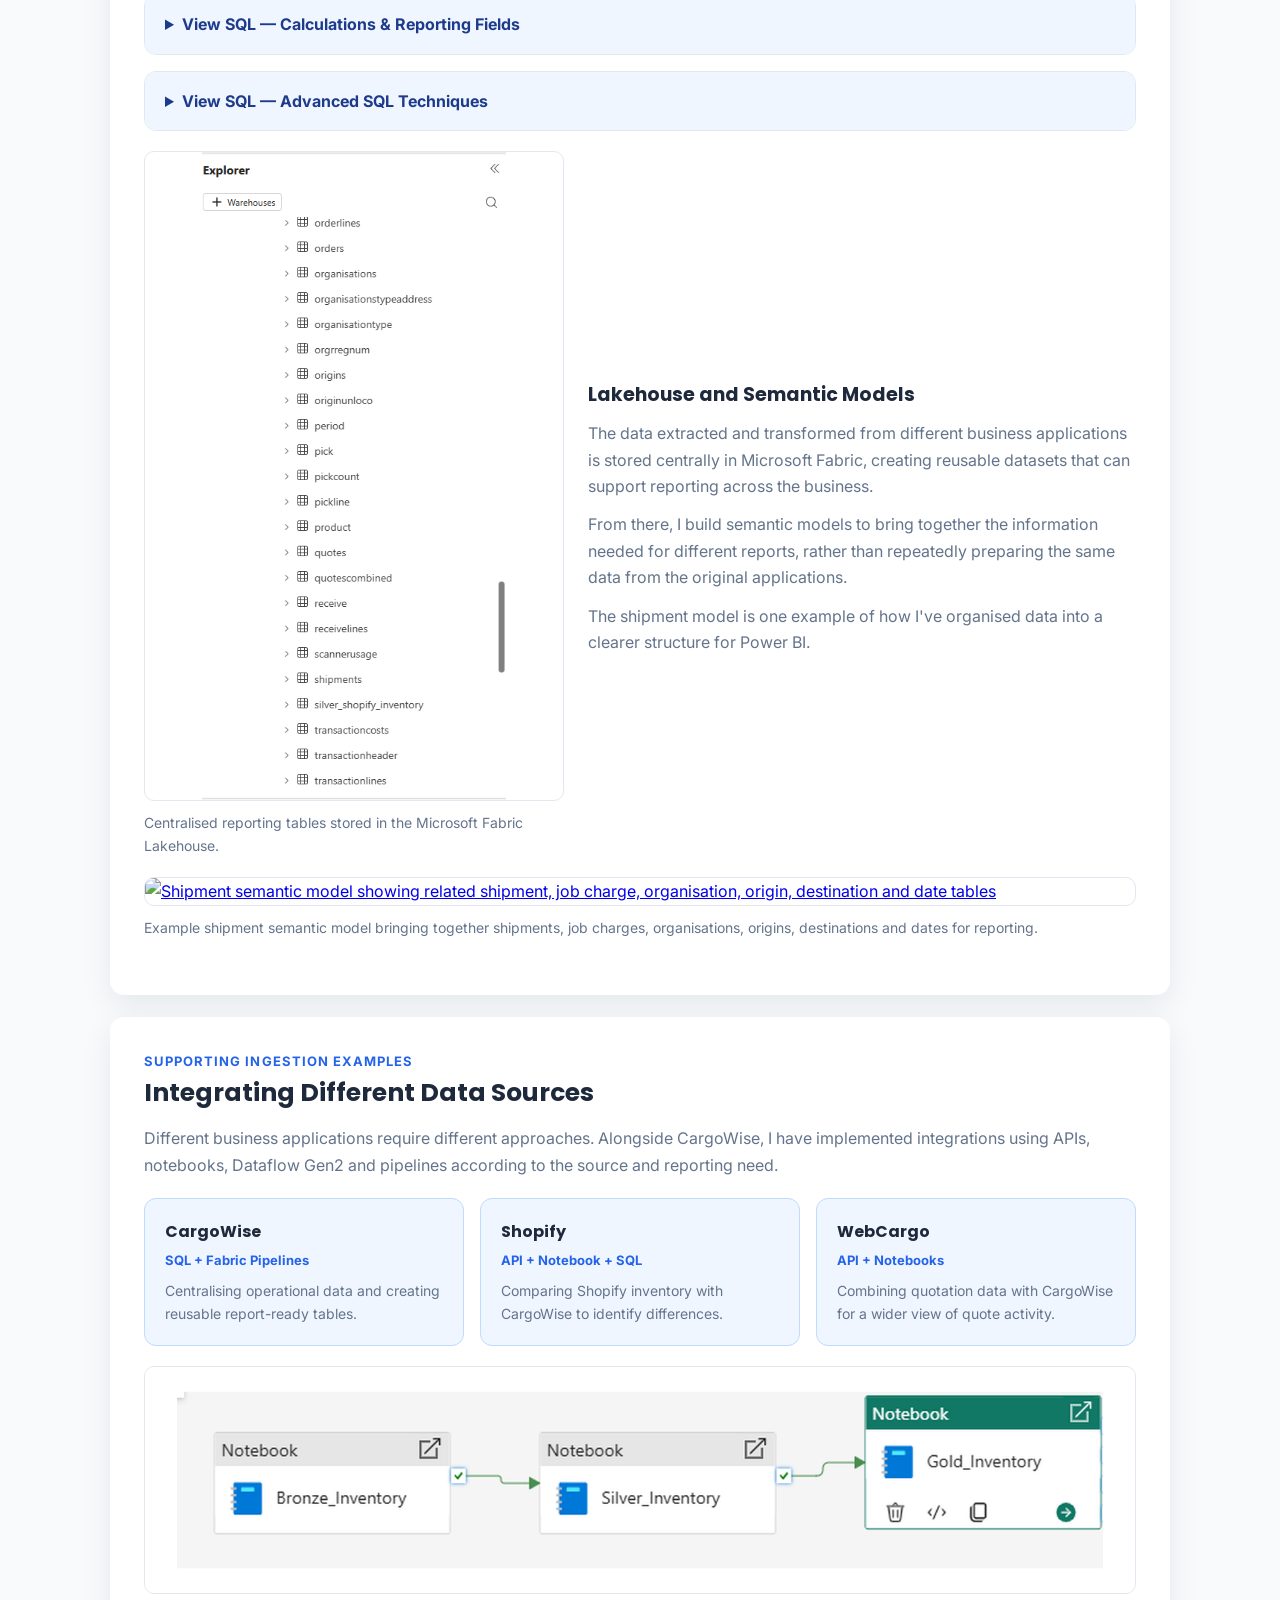
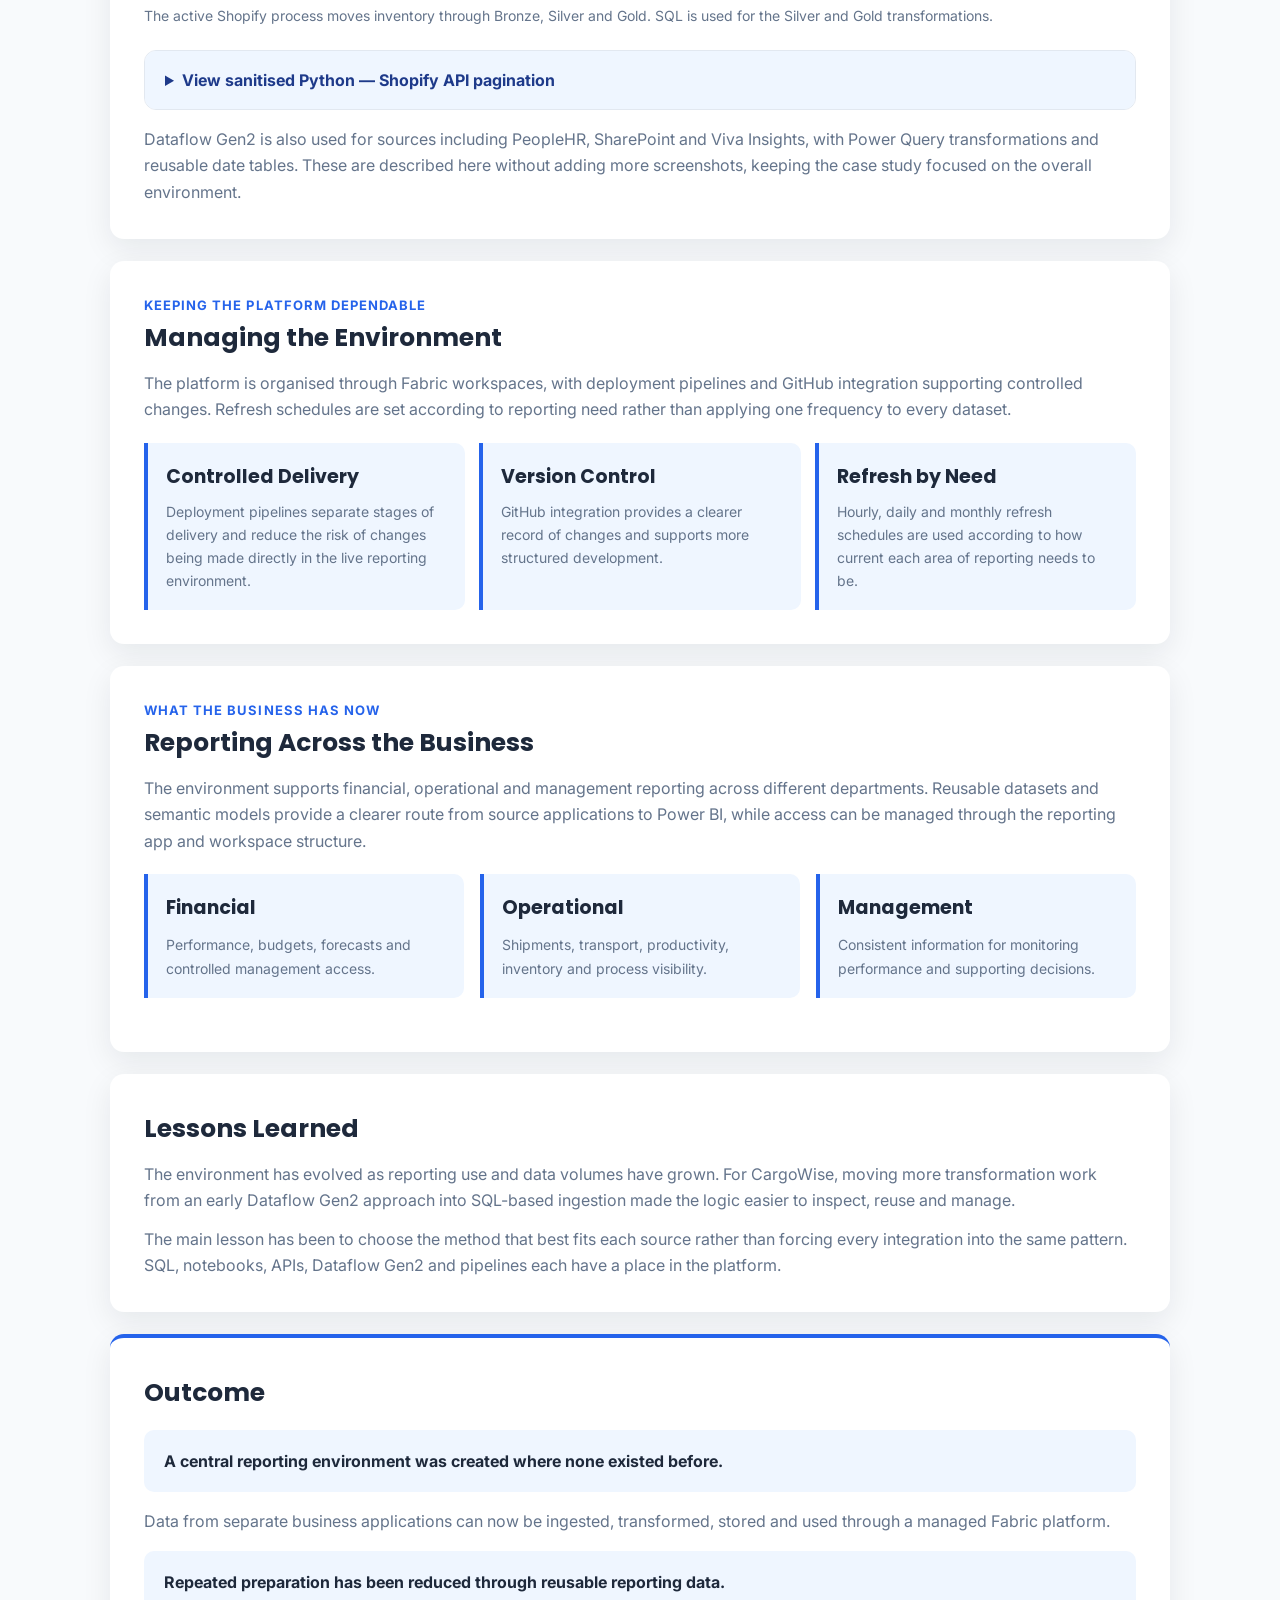
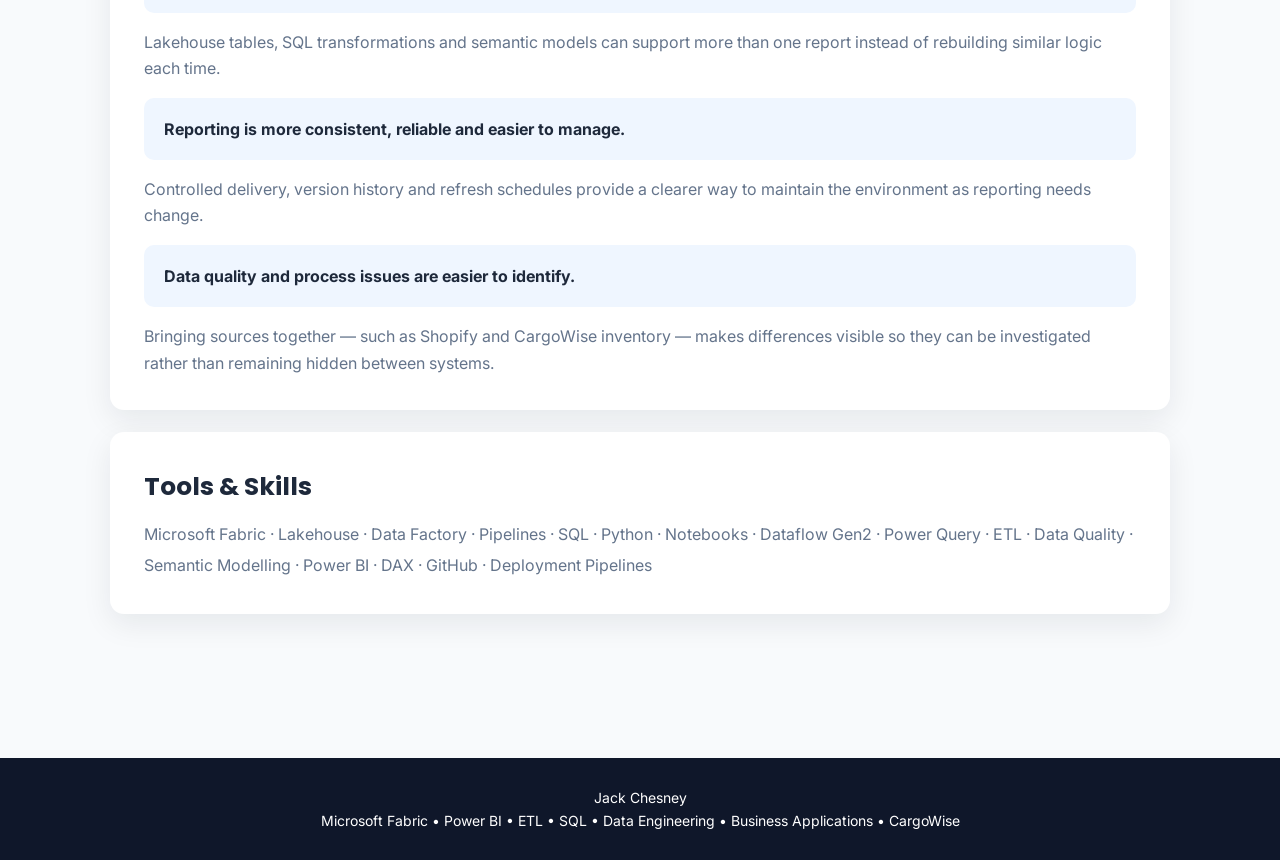
==== commit cd8bf159: "Add files via upload" ====
--- a/project-fabric-platform.html
+++ b/project-fabric-platform.html
@@ -3,8 +3,8 @@
 <head>
     <meta charset="UTF-8">
     <meta name="viewport" content="width=device-width, initial-scale=1">
-    <meta name="description" content="Microsoft Fabric data platform case study: introducing a central reporting environment with SQL, pipelines, Lakehouse, APIs, semantic models and Power BI.">
-    <title>Microsoft Fabric Data Platform | Jack Chesney</title>
+    <meta name="description" content="Microsoft Fabric implementation case study: building a central data and reporting environment from the ground up, from ingestion and transformation to reusable models and Power BI reporting across the business.">
+    <title>Microsoft Fabric Implementation | Jack Chesney</title>
     <link rel="stylesheet" href="style.css">
 </head>
 <body>
@@ -20,8 +20,8 @@
 
     <main id="main">
         <section class="hero compact">
-            <h1>Microsoft Fabric Data Platform</h1>
-            <p>Introducing and building a central data and reporting environment from the ground up</p>
+            <h1>Microsoft Fabric Implementation</h1>
+            <p>Building a central data and reporting environment from the ground up to support reporting across the business</p>
         </section>
 
         <section class="container case-layout">
@@ -115,137 +115,85 @@
                 </figure>
 
                 <h3>SQL Transformations</h3>
-                <p>Selected, sanitised examples show how I bring together operational tables, convert system codes into readable values, create trade lanes and shipment classifications, and prepare data for reporting. Shipments remain the main source-to-model example; the other queries demonstrate supporting SQL skills.</p>
+                <p>I use SQL to combine CargoWise tables, make the data easier to understand and create additional fields needed for reporting. By carrying out these transformations at source, less processing is needed in Fabric, helping reduce capacity usage and making data preparation more efficient.</p>
+                <p>The three dropdowns use selected extracts from my original queries. Shipments remain the main source-to-model example, while the other extracts show supporting SQL techniques without turning the case study into a SQL tutorial.</p>
 
                 <details class="code-disclosure">
-                    <summary>View sanitised SQL — CargoWise shipment transformation</summary>
-                    <p class="code-intro">A portfolio-safe version of the pattern used to join shipment, consolidation, organisation, branch and department information and create reporting fields.</p>
-                    <pre class="dax-code"><code>WITH ShipmentBase AS (
+                    <summary>View SQL — Joins &amp; Data Transformation</summary>
+                    <p class="code-intro">These extracts first connect shipment records to related organisation, branch and department dimensions, then use filtered subqueries to select the required address type and emissions field before joining them to the shipment.</p>
+                    <pre class="dax-code"><code>LEFT JOIN jobheader ON JH_ParentID = JS_PK
+LEFT JOIN ORGADDRESS OAL ON JH_OA_LocalChargesAddr = OAL.OA_PK
+LEFT JOIN ORGHEADER OHL ON OAL.OA_OH = OHL.OH_PK
+LEFT JOIN ORGADDRESS OAA ON JH_OA_AgentCollectAddr = OAA.OA_PK
+LEFT JOIN ORGHEADER OHA ON OAA.OA_OH = OHA.OH_PK
+LEFT JOIN GLBBRANCH ON JH_GB = GB_PK
+LEFT JOIN GlbDepartment ON JH_GE = GE_PK
+
+LEFT JOIN (
+    SELECT 
+        E2_ParentID,
+        E2_OA_Address,
+        E2_AddressType
+    FROM jobdocaddress
+    WHERE E2_AddressType = 'CRD'
+) AS SHP ON SHP.E2_ParentID = JS_PK
+
+LEFT JOIN (
+    SELECT XV_DATA, XV_ParentID
+    FROM GENCUSTOMADDONVALUE
+    WHERE XV_NAME = 'Emissions (co2e)'
+) AS EE ON JS_PK = EE.XV_ParentID</code></pre>
+                </details>
+
+                <details class="code-disclosure">
+                    <summary>View SQL — Calculations &amp; Reporting Fields</summary>
+                    <p class="code-intro">This Organisation Health extract ranks organisations by revenue, calculates activity and average-value measures, and turns the results into clear reporting bands.</p>
+                    <pre class="dax-code"><code>Select 
+RANK() OVER (ORDER BY SUM(JR_LocalSellAmt) DESC) AS Rank,
+OH_Code as Code,
+OH_Fullname as Name,
+Count(DISTINCT(JH_PK)) AS Jobs,
+SUM(JR_LocalSellAmt) as Revenue,
+CAST(SUM(JR_LocalSellAmt) as DECIMAL(18,2))/ NULLIF(COUNT(DISTINCT JH_PK),0) AS AveragePerJob,
+MAX(JH_SystemCreateTimeUtc) as LastJobDate,
+DATEDIFF(Day,MAX(JH_SystemCreateTimeUtc),GETDATE()) AS DaysSinceLastJob,
+Case 
+WHEN SUM(JR_LocalSellAmt) &gt; 100000 THEN 'Gold'
+WHEN SUM(JR_LocalSellAmt) &gt; 25000 THEN 'Silver'
+Else 'Bronze'
+end as HealthBand</code></pre>
+                </details>
+
+                <details class="code-disclosure">
+                    <summary>View SQL — Advanced SQL Techniques</summary>
+                    <p class="code-intro">The first extract uses a CTE and ROW_NUMBER() to prioritise one organisation relationship for each product. The second uses a window function to calculate a running inventory balance for each organisation over time.</p>
+                    <pre class="dax-code"><code>WITH RankedRelations AS (
     SELECT
-        s.ShipmentId,
-        s.ShipmentNumber,
-        s.CreatedDate,
-        s.OriginCode,
-        s.DestinationCode,
-        s.TransportMode,
-        s.DirectionCode,
-        c.ConsolNumber,
-        org.OrganisationName,
-        br.BranchName,
-        dept.DepartmentName
-    FROM dbo.JobShipment AS s
-    LEFT JOIN dbo.JobConShipLink AS link
-        ON link.ShipmentId = s.ShipmentId
-    LEFT JOIN dbo.JobConsol AS c
-        ON c.ConsolId = link.ConsolId
-    LEFT JOIN dbo.OrgHeader AS org
-        ON org.OrganisationId = s.ClientOrganisationId
-    LEFT JOIN dbo.GlbBranch AS br
-        ON br.BranchId = s.BranchId
-    LEFT JOIN dbo.GlbDepartment AS dept
-        ON dept.DepartmentId = s.DepartmentId
-),
-ReportingFields AS (
-    SELECT
-        *,
-        CONCAT(OriginCode, ' - ', DestinationCode) AS TradeLane,
-        CASE DirectionCode
-            WHEN 'I' THEN 'Import'
-            WHEN 'E' THEN 'Export'
-            ELSE 'Other'
-        END AS ShipmentDirection,
-        CASE
-            WHEN TransportMode = 'AIR' THEN 'Air Freight'
-            WHEN TransportMode = 'SEA' THEN 'Sea Freight'
-            WHEN TransportMode = 'ROAD' THEN 'Road Freight'
-            ELSE 'Other'
-        END AS ShipmentClassification
-    FROM ShipmentBase
-)
-SELECT
-    ShipmentId,
-    ShipmentNumber,
-    CreatedDate,
-    ConsolNumber,
-    OrganisationName,
-    BranchName,
-    DepartmentName,
-    TradeLane,
-    ShipmentDirection,
-    ShipmentClassification
-FROM ReportingFields;</code></pre>
-                </details>
-
-                <details class="code-disclosure">
-                    <summary>View sanitised SQL — preferred product relationship with ROW_NUMBER()</summary>
-                    <p class="code-intro">Demonstrates CTEs, window functions and selecting one preferred relationship where several source rows may exist.</p>
-                    <pre class="dax-code"><code>WITH RankedProductRelationships AS (
-    SELECT
-        p.ProductId,
-        p.ProductCode,
-        p.ProductDescription,
-        rel.OrganisationId,
-        rel.RelationshipType,
+        OU_OP,          
+        OU_OH,          
+        OU_Relationship,
+        OU_SystemCreateTimeUTC,
         ROW_NUMBER() OVER (
-            PARTITION BY p.ProductId
-            ORDER BY
-                CASE WHEN rel.IsPreferred = 1 THEN 0 ELSE 1 END,
-                rel.UpdatedDate DESC
-        ) AS RelationshipRank
-    FROM dbo.Product AS p
-    LEFT JOIN dbo.ProductOrganisationRelationship AS rel
-        ON rel.ProductId = p.ProductId
-)
-SELECT
-    ProductId,
-    ProductCode,
-    ProductDescription,
-    OrganisationId,
-    RelationshipType
-FROM RankedProductRelationships
-WHERE RelationshipRank = 1;</code></pre>
-                </details>
-
-                <details class="code-disclosure">
-                    <summary>View sanitised SQL — warehouse order aggregation and classification</summary>
-                    <p class="code-intro">Demonstrates multiple CTEs, aggregation, calculated values and classification logic.</p>
-                    <pre class="dax-code"><code>WITH OrderLines AS (
-    SELECT
-        ol.OrderId,
-        COUNT(*) AS LineCount,
-        SUM(ol.OrderQuantity) AS OrderedQuantity,
-        SUM(ol.PickedQuantity) AS PickedQuantity
-    FROM dbo.WarehouseOrderLine AS ol
-    GROUP BY ol.OrderId
-),
-OrderActivity AS (
-    SELECT
-        a.OrderId,
-        MAX(a.ActivityDate) AS LastActivityDate
-    FROM dbo.WarehouseOrderActivity AS a
-    GROUP BY a.OrderId
-),
-OrderSummary AS (
-    SELECT
-        o.OrderId,
-        o.OrderNumber,
-        o.RequiredDate,
-        l.LineCount,
-        l.OrderedQuantity,
-        l.PickedQuantity,
-        a.LastActivityDate,
-        CASE
-            WHEN l.PickedQuantity = 0 THEN 'Not Started'
-            WHEN l.PickedQuantity &lt; l.OrderedQuantity THEN 'Part Picked'
-            WHEN l.PickedQuantity &gt;= l.OrderedQuantity THEN 'Complete'
-            ELSE 'Review'
-        END AS FulfilmentStatus
-    FROM dbo.WarehouseOrder AS o
-    LEFT JOIN OrderLines AS l ON l.OrderId = o.OrderId
-    LEFT JOIN OrderActivity AS a ON a.OrderId = o.OrderId
-)
-SELECT *
-FROM OrderSummary;</code></pre>
+            PARTITION BY OU_OP
+            ORDER BY 
+                CASE OU_Relationship 
+                    WHEN 'OWN' THEN 1
+                    WHEN 'BTH' THEN 2
+                    WHEN 'SUP' THEN 3
+                    ELSE 4
+                END,
+                OU_SystemCreateTimeUTC DESC 
+        ) AS rn
+    FROM OrgPartRelation
+    WHERE OU_Relationship IN ('OWN','BTH','SUP')
+)</code></pre>
+                    <p class="code-intro"><strong>Running inventory calculation</strong></p>
+                    <pre class="dax-code"><code>SELECT *,
+    SUM(Units) OVER (
+        PARTITION BY OrganisationID  
+        ORDER BY FinalisedDate  
+        ROWS BETWEEN UNBOUNDED PRECEDING AND CURRENT ROW
+    ) AS RunningInventory</code></pre>
                 </details>
 
                 <div class="lakehouse-layout">
@@ -253,14 +201,22 @@
                         <a href="fabric-lakehouse.png" target="_blank" rel="noopener noreferrer">
                             <img src="fabric-lakehouse.png" alt="Fabric Lakehouse Explorer showing report-ready tables from different business areas">
                         </a>
-                        <figcaption>The Lakehouse centralises reporting tables from different business areas, including shipments.</figcaption>
+                        <figcaption>Centralised reporting tables stored in the Microsoft Fabric Lakehouse.</figcaption>
                     </figure>
                     <article>
                         <h3>Lakehouse and Semantic Models</h3>
-                        <p>The prepared data is stored in the Fabric Lakehouse so it can be reused rather than rebuilt for each report. Reporting models then connect selected facts and dimensions, such as Shipments, Job Charges, Organisations, Origins, Destinations and Dates.</p>
-                        <p>This creates a clearer structure for Power BI while retaining the detailed operational source in CargoWise.</p>
-                    </article>
-                </div>
+                        <p>The data extracted and transformed from different business applications is stored centrally in Microsoft Fabric, creating reusable datasets that can support reporting across the business.</p>
+                        <p>From there, I build semantic models to bring together the information needed for different reports, rather than repeatedly preparing the same data from the original applications.</p>
+                        <p>The shipment model is one example of how I've organised data into a clearer structure for Power BI.</p>
+                    </article>
+                </div>
+
+                <figure class="case-figure">
+                    <a href="fabric-shipment-semantic-model.png" target="_blank" rel="noopener noreferrer">
+                        <img src="fabric-shipment-semantic-model.png" alt="Shipment semantic model showing related shipment, job charge, organisation, origin, destination and date tables">
+                    </a>
+                    <figcaption>Example shipment semantic model bringing together shipments, job charges, organisations, origins, destinations and dates for reporting.</figcaption>
+                </figure>
             </section>
 
             <section class="case-section">
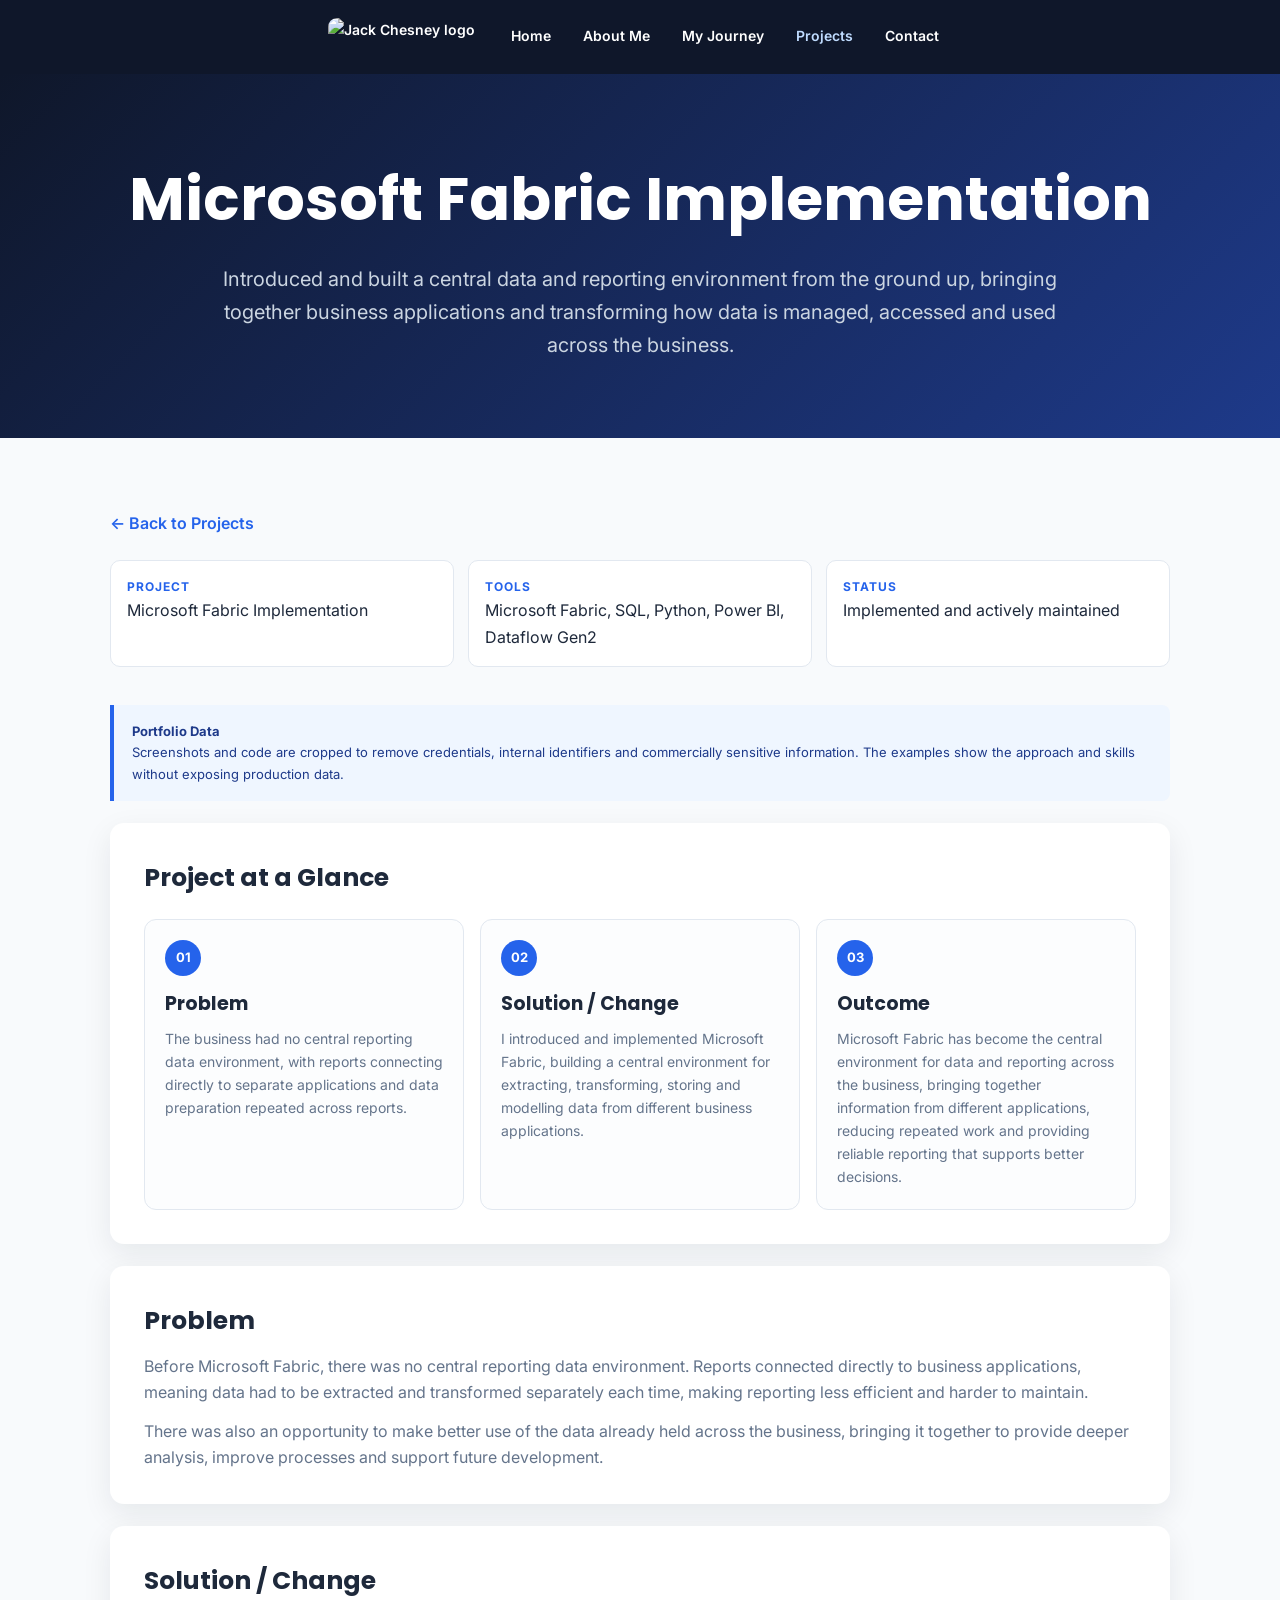
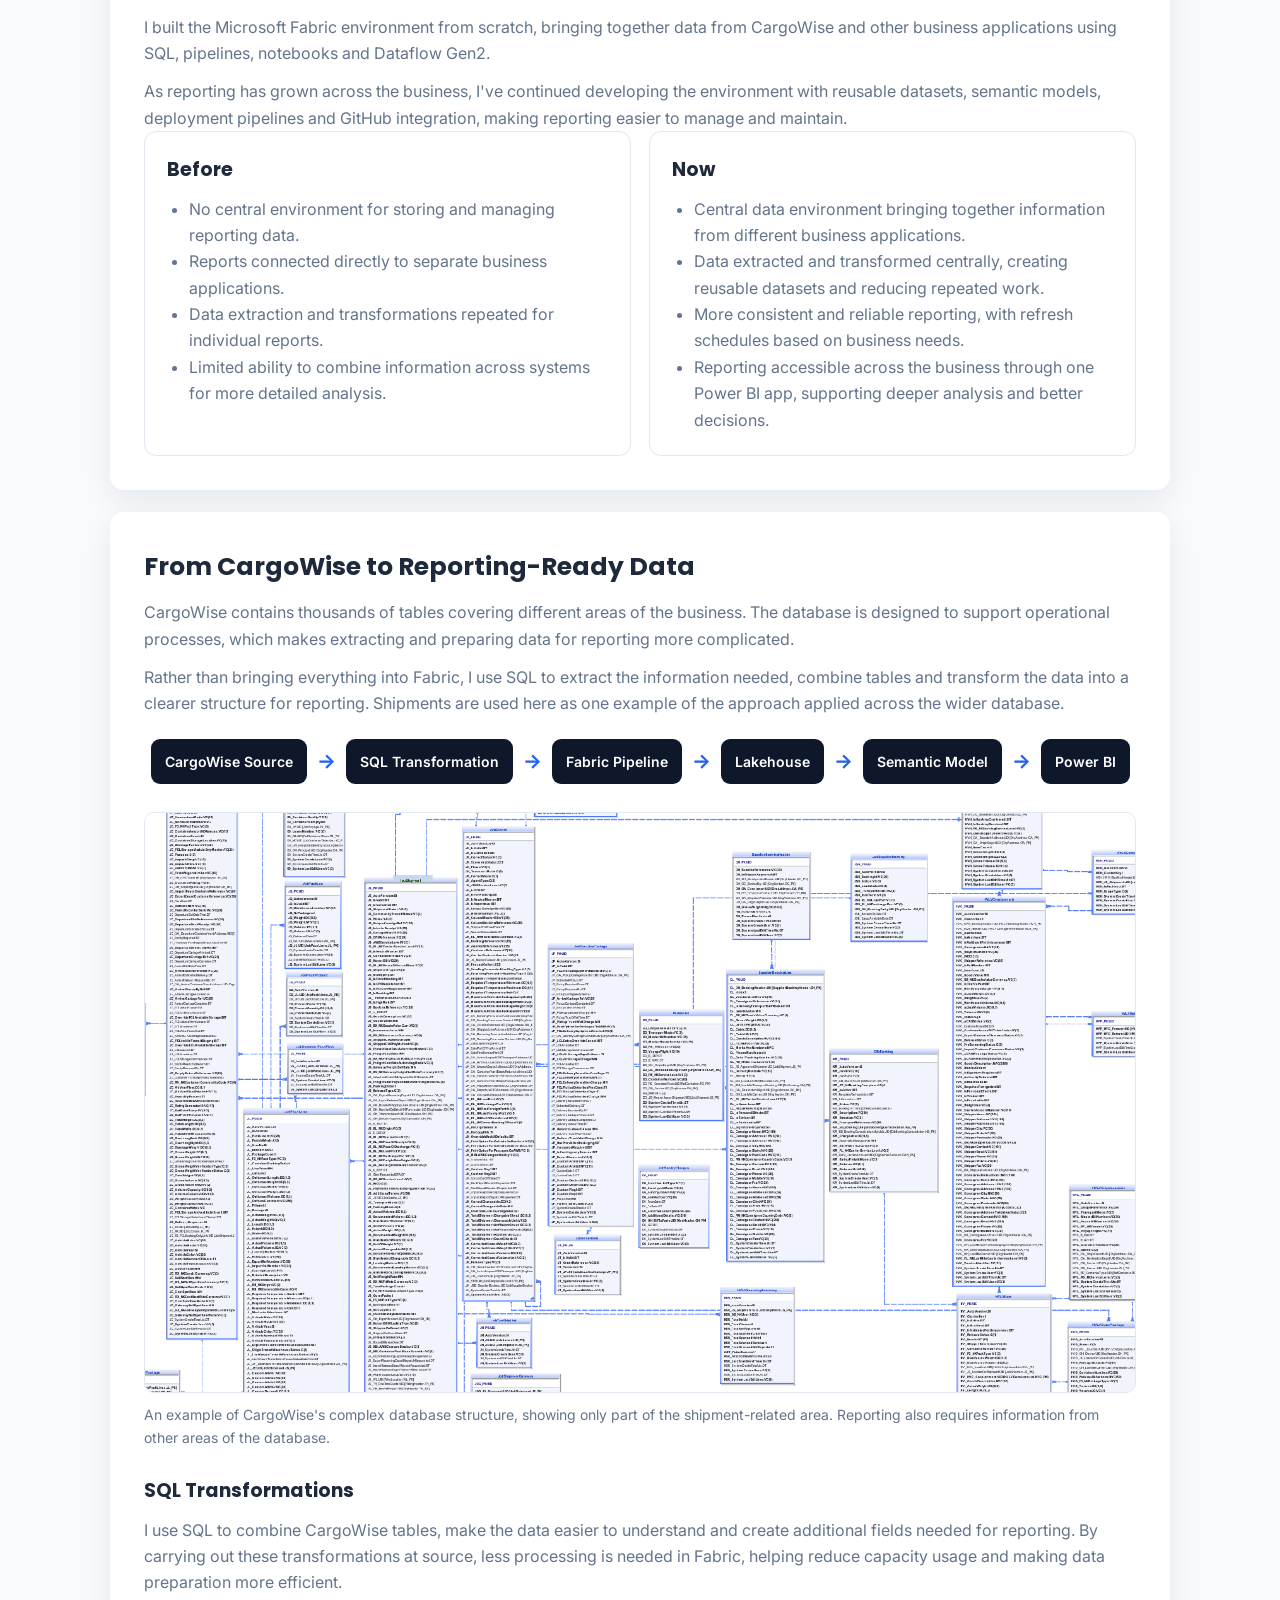
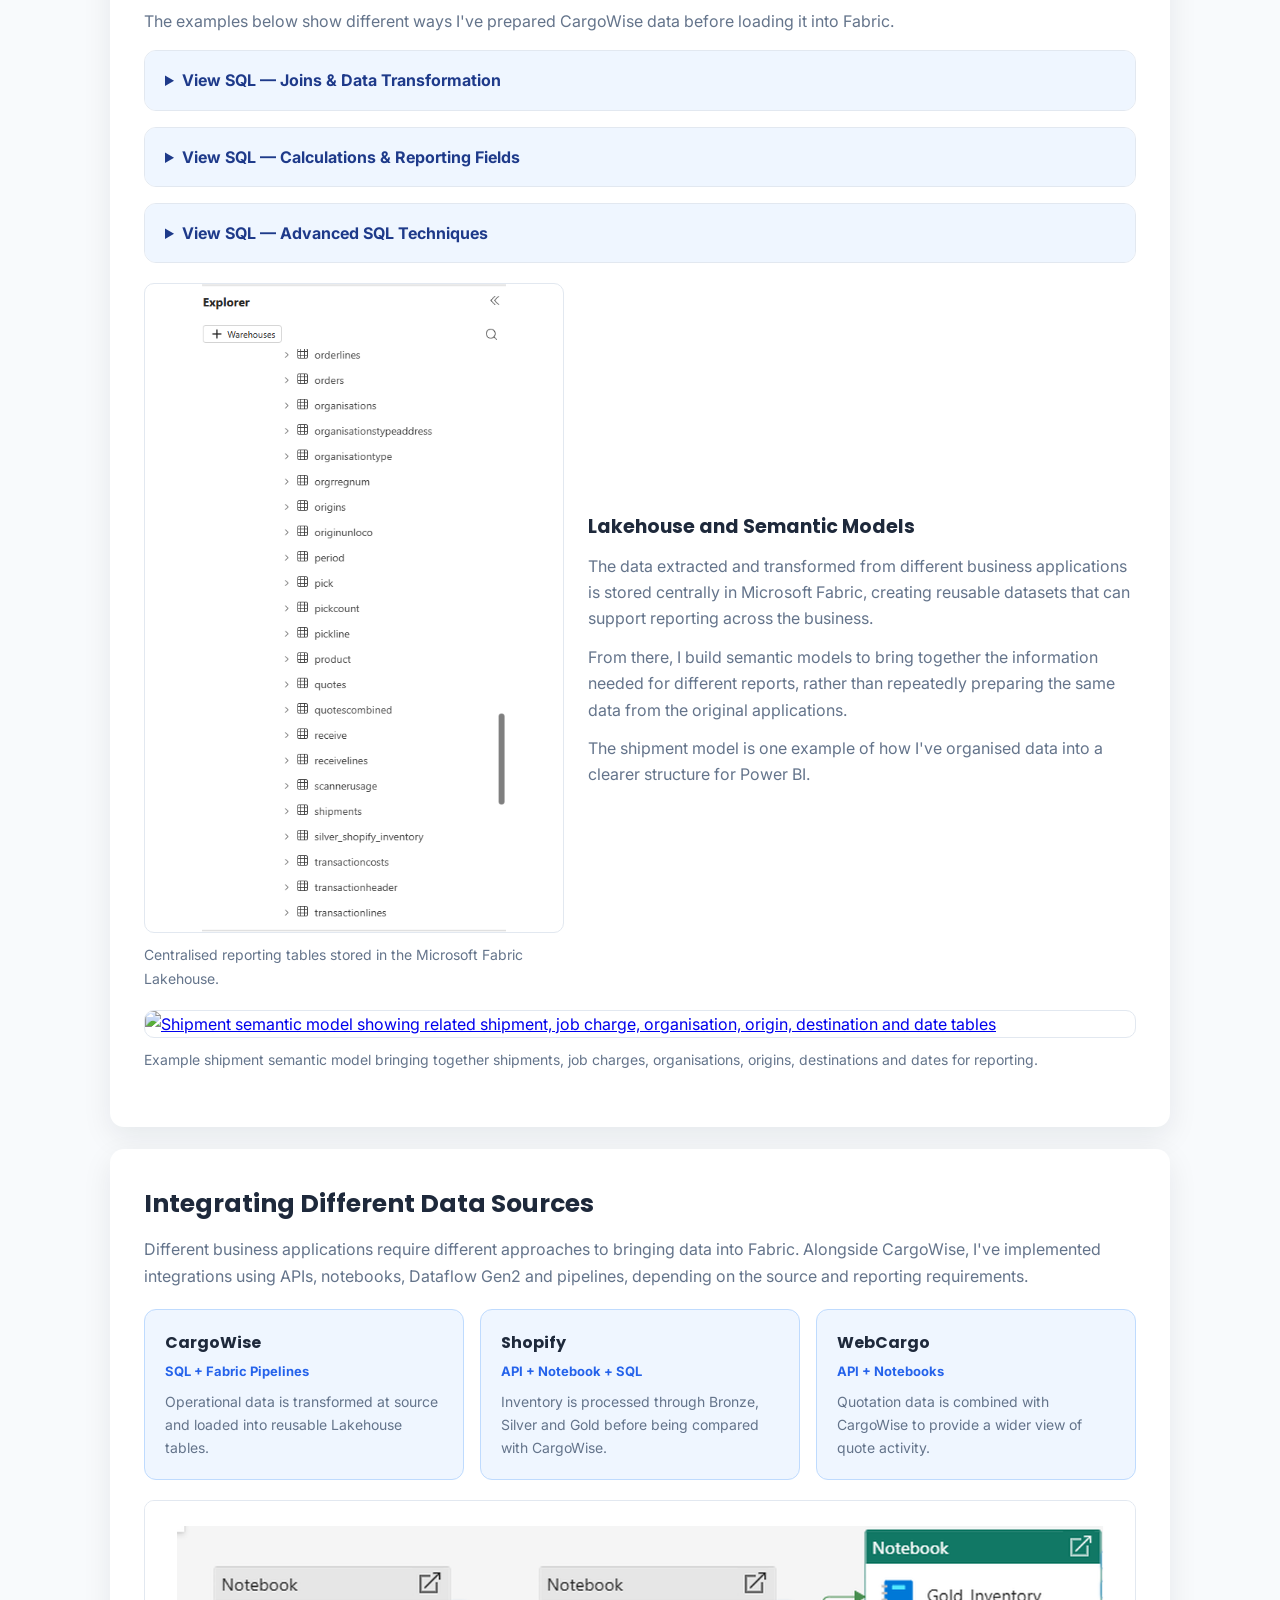
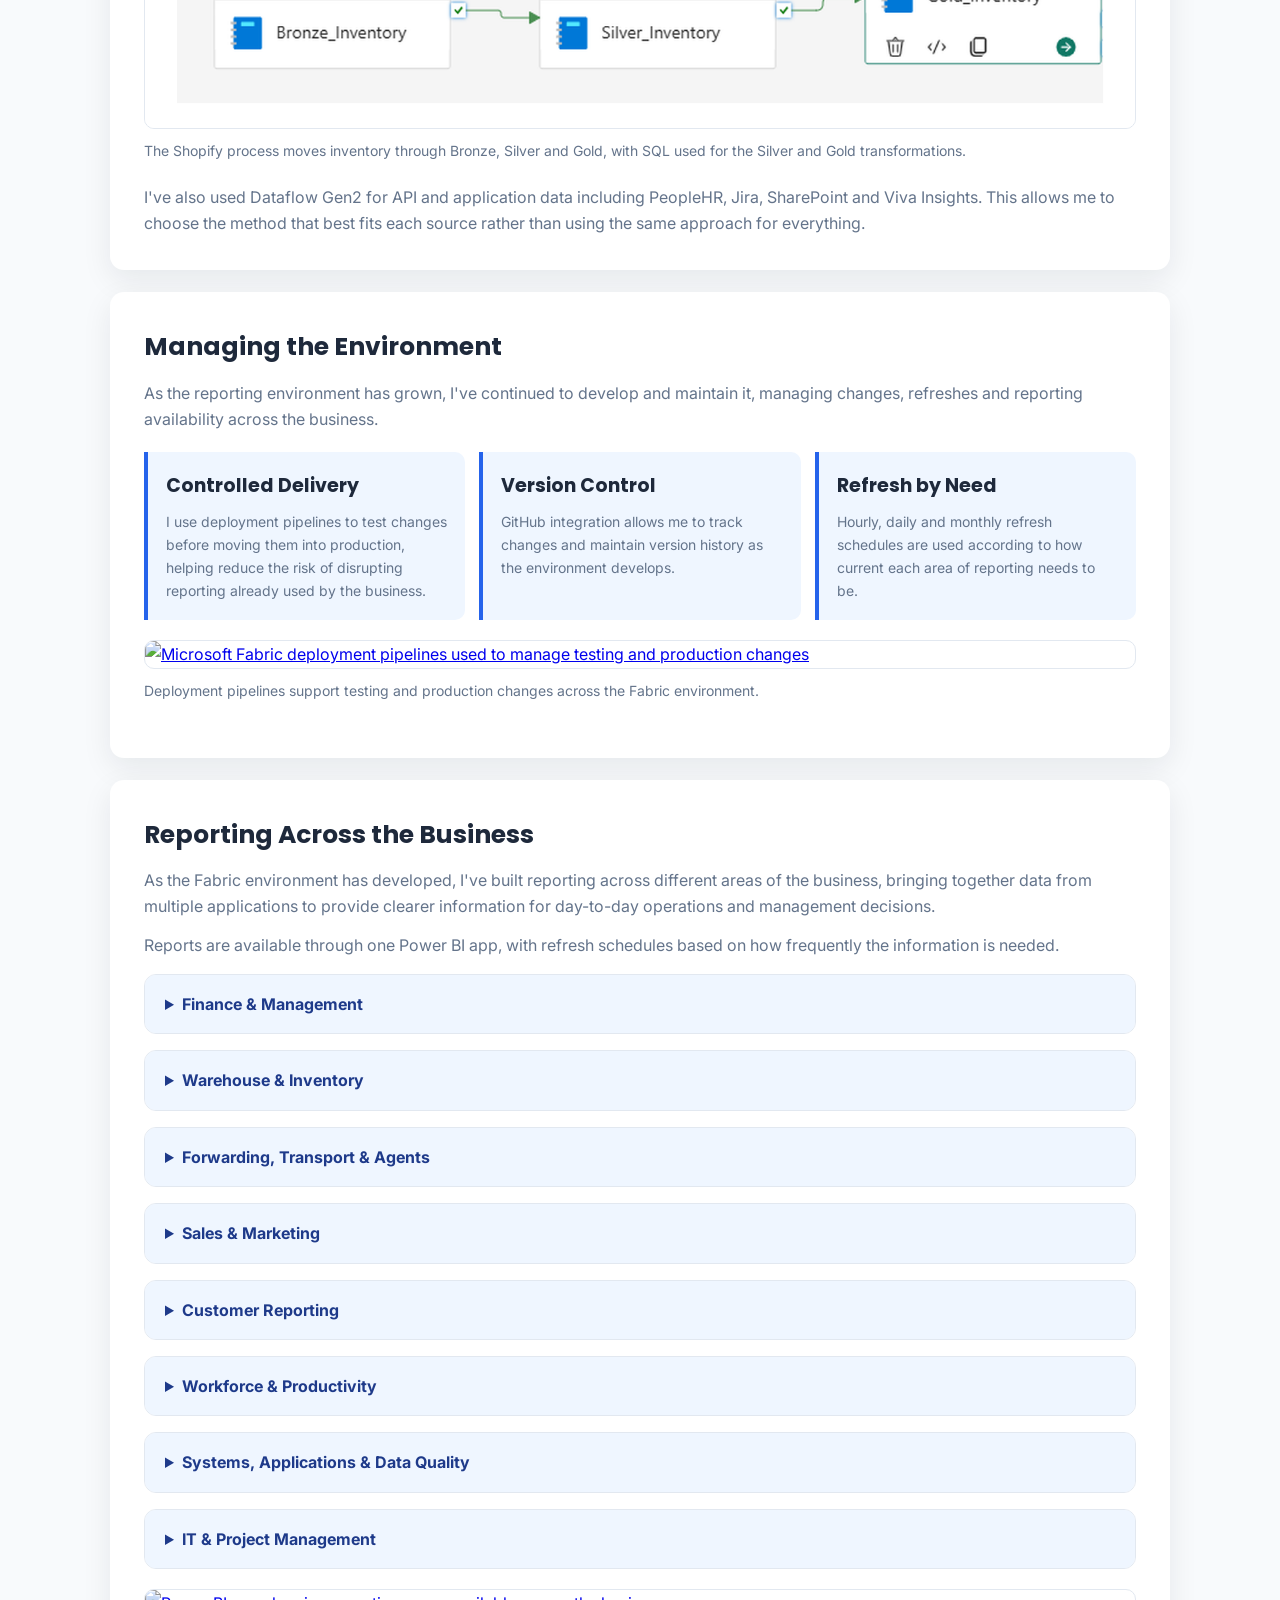
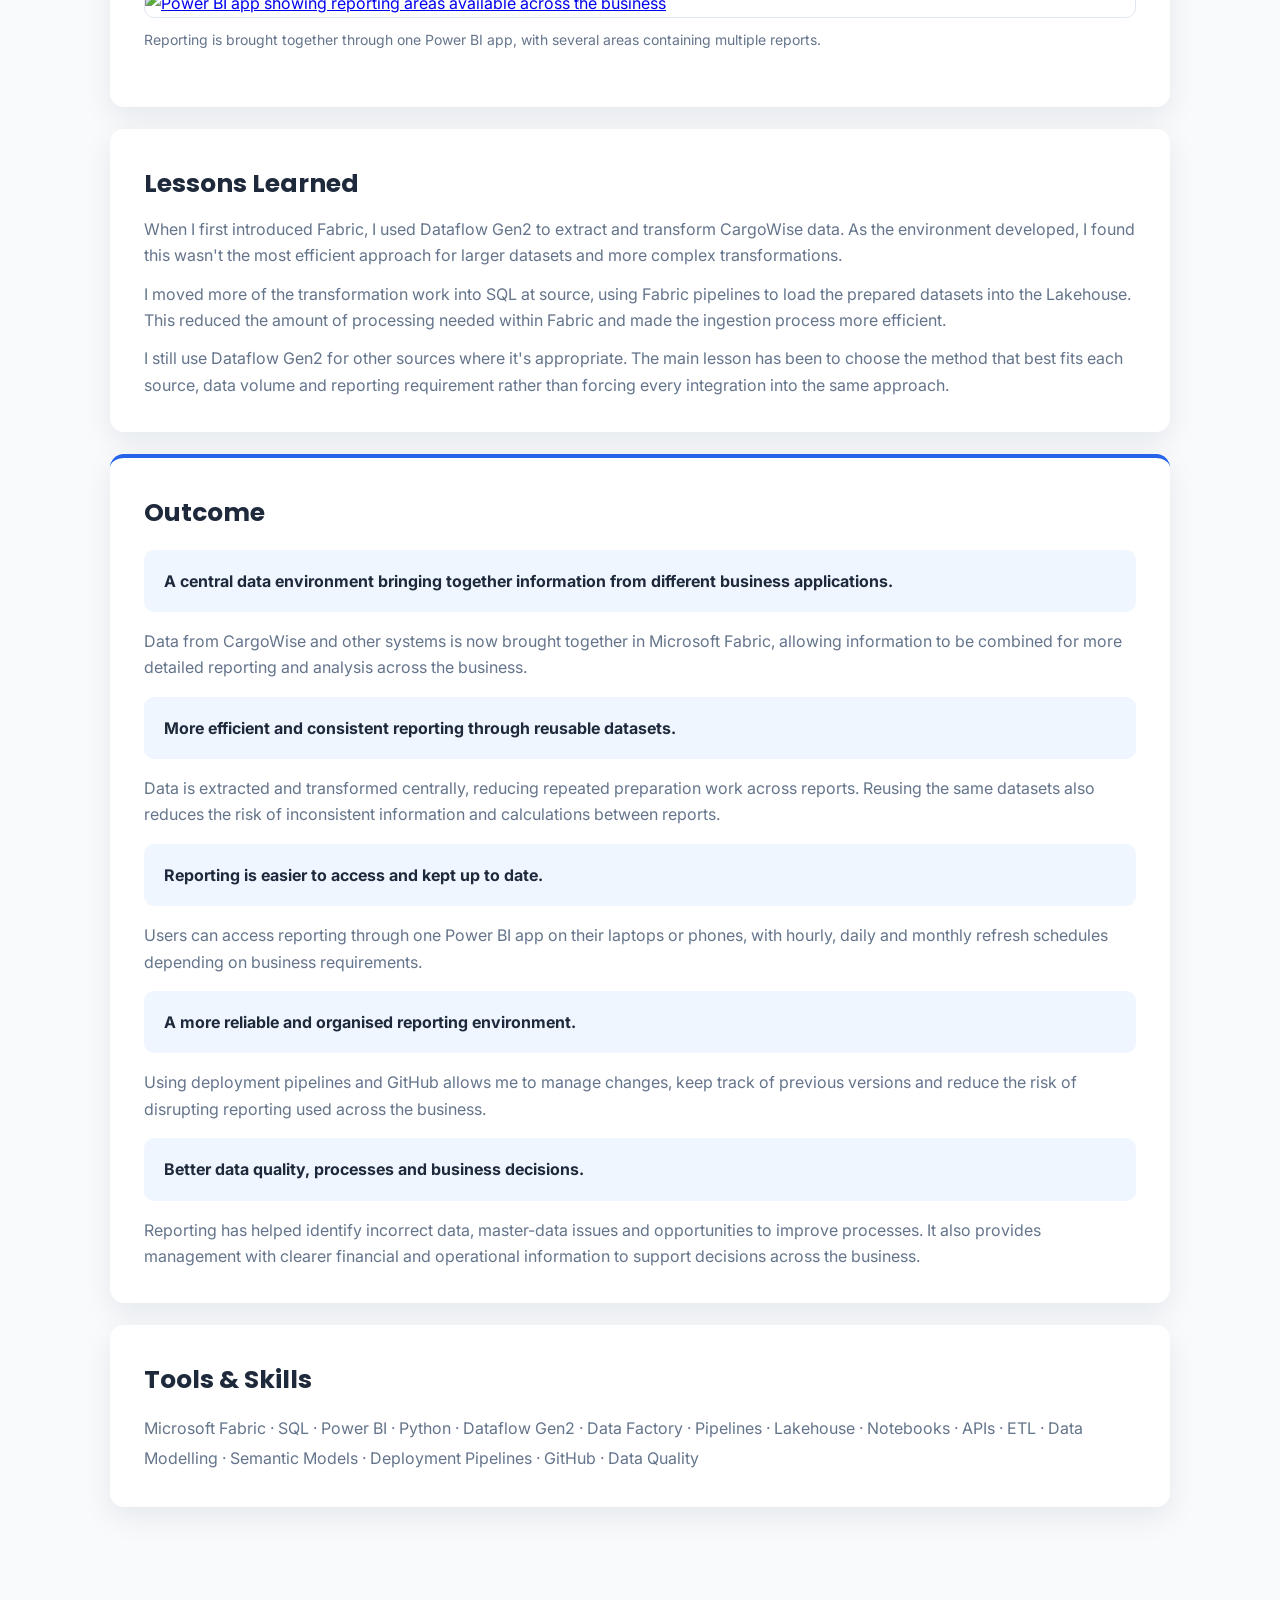
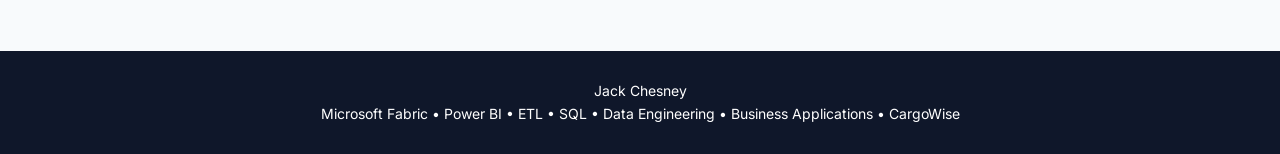
==== commit be41762c: "Add files via upload" ====
--- a/project-fabric-platform.html
+++ b/project-fabric-platform.html
@@ -1,127 +1,112 @@
 <!DOCTYPE html>
+
 <html lang="en-GB">
 <head>
-    <meta charset="UTF-8">
-    <meta name="viewport" content="width=device-width, initial-scale=1">
-    <meta name="description" content="Microsoft Fabric implementation case study: building a central data and reporting environment from the ground up, from ingestion and transformation to reusable models and Power BI reporting across the business.">
-    <title>Microsoft Fabric Implementation | Jack Chesney</title>
-    <link rel="stylesheet" href="style.css">
+<meta charset="utf-8"/>
+<meta content="width=device-width, initial-scale=1" name="viewport"/>
+<meta content="Microsoft Fabric implementation case study: building a central data and reporting environment from the ground up, from ingestion and transformation to reusable models and Power BI reporting across the business." name="description"/>
+<title>Microsoft Fabric Implementation | Jack Chesney</title>
+<link href="style.css" rel="stylesheet"/>
 </head>
 <body>
-    <a class="skip-link" href="#main">Skip to content</a>
-    <nav aria-label="Main navigation">
-        <a class="site-logo" href="index.html"><img src="logo-white.png" alt="Jack Chesney logo"></a>
-        <a href="index.html">Home</a>
-        <a href="about.html">About Me</a>
-        <a href="journey.html">My Journey</a>
-        <a href="projects.html" aria-current="page">Projects</a>
-        <a href="contact.html">Contact</a>
-    </nav>
-
-    <main id="main">
-        <section class="hero compact">
-            <h1>Microsoft Fabric Implementation</h1>
-            <p>Building a central data and reporting environment from the ground up to support reporting across the business</p>
-        </section>
-
-        <section class="container case-layout">
-            <a class="back-link" href="projects.html">← Back to Projects</a>
-
-            <div class="case-meta">
-                <div><strong>Project</strong><span>Central Data &amp; Reporting Environment</span></div>
-                <div><strong>Tools</strong><span>Microsoft Fabric, SQL, Python, Power BI</span></div>
-                <div><strong>Status</strong><span>Implemented and actively managed</span></div>
-            </div>
-
-            <div class="case-note portfolio-data privacy-note">
-                <strong>Portfolio Data</strong><br>
-                Screenshots and code are cropped or sanitised to remove credentials, internal identifiers and commercially sensitive logic. The examples show the approach and skills without exposing production data.
-            </div>
-
-            <section class="case-section">
-                <h2>Project at a Glance</h2>
-                <div class="story-grid">
-                    <article class="story-step">
-                        <span>01</span>
-                        <h3>Problem</h3>
-                        <p>There was no central reporting data environment. Reports connected directly to applications and similar transformations were repeatedly rebuilt for individual reports.</p>
-                    </article>
-                    <article class="story-step">
-                        <span>02</span>
-                        <h3>Solution / Change</h3>
-                        <p>I introduced Microsoft Fabric and developed a managed route from operational sources through ingestion, transformation and storage to reusable models and Power BI.</p>
-                    </article>
-                    <article class="story-step">
-                        <span>03</span>
-                        <h3>Outcome</h3>
-                        <p>The business now has a central reporting environment that supports financial, operational and management reporting with more consistent and reliable data.</p>
-                    </article>
-                </div>
-            </section>
-
-            <section class="case-section">
-                <p class="section-kicker">Where the work started</p>
-                <h2>Problem</h2>
-                <p>Reporting was built directly against separate business applications. Data preparation and business rules were repeated across reports, making changes harder to manage and increasing the risk of inconsistent results.</p>
-                <p>As reporting needs grew, the business needed a central environment that could support different sources, refresh needs and reporting audiences without recreating the same work each time.</p>
-            </section>
-
-            <section class="case-section">
-                <p class="section-kicker">What I introduced</p>
-                <h2>Solution / Change</h2>
-                <p>I introduced Microsoft Fabric and developed the environment in stages: bringing in source data, applying transformations, organising report-ready tables in a Lakehouse, creating reusable semantic models and publishing reporting through Power BI.</p>
-                <div class="comparison-grid">
-                    <article>
-                        <h3>Before</h3>
-                        <ul>
-                            <li>Reports connected directly to individual applications</li>
-                            <li>Transformations repeated across separate reports</li>
-                            <li>Different rules and structures were harder to maintain</li>
-                            <li>Limited central visibility of reporting data</li>
-                        </ul>
-                    </article>
-                    <article>
-                        <h3>Now</h3>
-                        <ul>
-                            <li>Multiple sources brought into one managed environment</li>
-                            <li>Reusable SQL transformations and reporting tables</li>
-                            <li>Lakehouse storage and semantic models shared across reports</li>
-                            <li>Controlled delivery, version history and refresh schedules</li>
-                        </ul>
-                    </article>
-                </div>
-            </section>
-
-            <section class="case-section">
-                <p class="section-kicker">Main technical example</p>
-                <h2>From CargoWise to Reporting-Ready Data</h2>
-                <p>CargoWise contains thousands of interconnected tables covering different areas of the business. The database is designed to support operational processes, which makes extracting and preparing data for reporting more complicated.</p>
-                <p>Rather than bringing everything into Fabric, I use SQL to extract the information needed, combine tables and apply business logic to create clearer datasets for reporting. <strong>Shipments are used here as one example</strong> of the approach applied across the wider database.</p>
-
-                <div class="architecture-flow" aria-label="CargoWise to Power BI architecture">
-                    <span>CargoWise Source</span><b aria-hidden="true">→</b>
-                    <span>SQL Transformation</span><b aria-hidden="true">→</b>
-                    <span>Fabric Pipeline</span><b aria-hidden="true">→</b>
-                    <span>Lakehouse</span><b aria-hidden="true">→</b>
-                    <span>Semantic Model</span><b aria-hidden="true">→</b>
-                    <span>Power BI</span>
-                </div>
-
-                <figure class="case-figure">
-                    <a href="cargowise-shipment-source.png" target="_blank" rel="noopener noreferrer">
-                        <img src="cargowise-shipment-source.png" alt="Part of the CargoWise shipment-related database diagram with interconnected operational tables">
-                    </a>
-                    <figcaption>An example of CargoWise's complex database structure, showing only part of the shipment-related area. Reporting also requires information from other areas of the database.</figcaption>
-                </figure>
-
-                <h3>SQL Transformations</h3>
-                <p>I use SQL to combine CargoWise tables, make the data easier to understand and create additional fields needed for reporting. By carrying out these transformations at source, less processing is needed in Fabric, helping reduce capacity usage and making data preparation more efficient.</p>
-                <p>The three dropdowns use selected extracts from my original queries. Shipments remain the main source-to-model example, while the other extracts show supporting SQL techniques without turning the case study into a SQL tutorial.</p>
-
-                <details class="code-disclosure">
-                    <summary>View SQL — Joins &amp; Data Transformation</summary>
-                    <p class="code-intro">These extracts first connect shipment records to related organisation, branch and department dimensions, then use filtered subqueries to select the required address type and emissions field before joining them to the shipment.</p>
-                    <pre class="dax-code"><code>LEFT JOIN jobheader ON JH_ParentID = JS_PK
+<a class="skip-link" href="#main">Skip to content</a>
+<nav aria-label="Main navigation">
+<a class="site-logo" href="index.html"><img alt="Jack Chesney logo" src="logo-white.png"/></a>
+<a href="index.html">Home</a>
+<a href="about.html">About Me</a>
+<a href="journey.html">My Journey</a>
+<a aria-current="page" href="projects.html">Projects</a>
+<a href="contact.html">Contact</a>
+</nav>
+<main id="main">
+<section class="hero compact">
+<h1>Microsoft Fabric Implementation</h1>
+<p>Introduced and built a central data and reporting environment from the ground up, bringing together business applications and transforming how data is managed, accessed and used across the business.</p>
+</section>
+<section class="container case-layout">
+<a class="back-link" href="projects.html">← Back to Projects</a>
+<div class="case-meta">
+<div><strong>Project</strong><span>Microsoft Fabric Implementation</span></div>
+<div><strong>Tools</strong><span>Microsoft Fabric, SQL, Python, Power BI, Dataflow Gen2</span></div>
+<div><strong>Status</strong><span>Implemented and actively maintained</span></div>
+</div>
+<div class="case-note portfolio-data privacy-note"><strong>Portfolio Data</strong><br/>Screenshots and code are cropped to remove credentials, internal identifiers and commercially sensitive information. The examples show the approach and skills without exposing production data.</div>
+<section class="case-section">
+<h2>Project at a Glance</h2>
+<div class="story-grid">
+<article class="story-step">
+<span>01</span>
+<h3>Problem</h3>
+<p>The business had no central reporting data environment, with reports connecting directly to separate applications and data preparation repeated across reports.</p>
+</article>
+<article class="story-step">
+<span>02</span>
+<h3>Solution / Change</h3>
+<p>I introduced and implemented Microsoft Fabric, building a central environment for extracting, transforming, storing and modelling data from different business applications.</p>
+</article>
+<article class="story-step">
+<span>03</span>
+<h3>Outcome</h3>
+<p>Microsoft Fabric has become the central environment for data and reporting across the business, bringing together information from different applications, reducing repeated work and providing reliable reporting that supports better decisions.</p>
+</article>
+</div>
+</section>
+<section class="case-section">
+<h2>Problem</h2>
+<p>Before Microsoft Fabric, there was no central reporting data environment. Reports connected directly to business applications, meaning data had to be extracted and transformed separately each time, making reporting less efficient and harder to maintain.</p>
+<p>There was also an opportunity to make better use of the data already held across the business, bringing it together to provide deeper analysis, improve processes and support future development.</p>
+</section>
+<section class="case-section">
+<h2>Solution / Change</h2>
+<p>I built the Microsoft Fabric environment from scratch, bringing together data from CargoWise and other business applications using SQL, pipelines, notebooks and Dataflow Gen2.</p>
+<p>As reporting has grown across the business, I've continued developing the environment with reusable datasets, semantic models, deployment pipelines and GitHub integration, making reporting easier to manage and maintain.</p>
+<div class="comparison-grid">
+<article>
+<h3>Before</h3>
+<ul>
+<li>No central environment for storing and managing reporting data.</li>
+<li>Reports connected directly to separate business applications.</li>
+<li>Data extraction and transformations repeated for individual reports.</li>
+<li>Limited ability to combine information across systems for more detailed analysis.</li>
+</ul>
+</article>
+<article>
+<h3>Now</h3>
+<ul>
+<li>Central data environment bringing together information from different business applications.</li>
+<li>Data extracted and transformed centrally, creating reusable datasets and reducing repeated work.</li>
+<li>More consistent and reliable reporting, with refresh schedules based on business needs.</li>
+<li>Reporting accessible across the business through one Power BI app, supporting deeper analysis and better decisions.</li>
+</ul>
+</article>
+</div>
+</section>
+<section class="case-section">
+
+<h2>From CargoWise to Reporting-Ready Data</h2>
+<p>CargoWise contains thousands of tables covering different areas of the business. The database is designed to support operational processes, which makes extracting and preparing data for reporting more complicated.</p>
+<p>Rather than bringing everything into Fabric, I use SQL to extract the information needed, combine tables and transform the data into a clearer structure for reporting. Shipments are used here as one example of the approach applied across the wider database.</p>
+<div aria-label="CargoWise to Power BI architecture" class="architecture-flow">
+<span>CargoWise Source</span><b aria-hidden="true">→</b>
+<span>SQL Transformation</span><b aria-hidden="true">→</b>
+<span>Fabric Pipeline</span><b aria-hidden="true">→</b>
+<span>Lakehouse</span><b aria-hidden="true">→</b>
+<span>Semantic Model</span><b aria-hidden="true">→</b>
+<span>Power BI</span>
+</div>
+<figure class="case-figure">
+<a href="cargowise-shipment-source.png" rel="noopener noreferrer" target="_blank">
+<img alt="Part of the CargoWise shipment-related database diagram showing operational tables and relationships" src="cargowise-shipment-source.png"/>
+</a>
+<figcaption>An example of CargoWise's complex database structure, showing only part of the shipment-related area. Reporting also requires information from other areas of the database.</figcaption>
+</figure>
+<h3>SQL Transformations</h3>
+<p>I use SQL to combine CargoWise tables, make the data easier to understand and create additional fields needed for reporting. By carrying out these transformations at source, less processing is needed in Fabric, helping reduce capacity usage and making data preparation more efficient.</p>
+<p>The examples below show different ways I've prepared CargoWise data before loading it into Fabric.</p>
+<details class="code-disclosure">
+<summary>View SQL — Joins &amp; Data Transformation</summary>
+<p class="code-intro">Shipment reporting requires information from several CargoWise tables. These extracts show how I join related information and select specific records before loading the data into Fabric.</p>
+<pre class="dax-code"><code>LEFT JOIN jobheader ON JH_ParentID = JS_PK
 LEFT JOIN ORGADDRESS OAL ON JH_OA_LocalChargesAddr = OAL.OA_PK
 LEFT JOIN ORGHEADER OHL ON OAL.OA_OH = OHL.OH_PK
 LEFT JOIN ORGADDRESS OAA ON JH_OA_AgentCollectAddr = OAA.OA_PK
@@ -143,12 +128,11 @@
     FROM GENCUSTOMADDONVALUE
     WHERE XV_NAME = 'Emissions (co2e)'
 ) AS EE ON JS_PK = EE.XV_ParentID</code></pre>
-                </details>
-
-                <details class="code-disclosure">
-                    <summary>View SQL — Calculations &amp; Reporting Fields</summary>
-                    <p class="code-intro">This Organisation Health extract ranks organisations by revenue, calculates activity and average-value measures, and turns the results into clear reporting bands.</p>
-                    <pre class="dax-code"><code>Select 
+</details>
+<details class="code-disclosure">
+<summary>View SQL — Calculations &amp; Reporting Fields</summary>
+<p class="code-intro">This example uses revenue, job activity, ranking and date calculations to create useful reporting fields before the data is loaded into Fabric.</p>
+<pre class="dax-code"><code>Select 
 RANK() OVER (ORDER BY SUM(JR_LocalSellAmt) DESC) AS Rank,
 OH_Code as Code,
 OH_Fullname as Name,
@@ -162,12 +146,11 @@
 WHEN SUM(JR_LocalSellAmt) &gt; 25000 THEN 'Silver'
 Else 'Bronze'
 end as HealthBand</code></pre>
-                </details>
-
-                <details class="code-disclosure">
-                    <summary>View SQL — Advanced SQL Techniques</summary>
-                    <p class="code-intro">The first extract uses a CTE and ROW_NUMBER() to prioritise one organisation relationship for each product. The second uses a window function to calculate a running inventory balance for each organisation over time.</p>
-                    <pre class="dax-code"><code>WITH RankedRelations AS (
+</details>
+<details class="code-disclosure">
+<summary>View SQL — Advanced SQL Techniques</summary>
+<p class="code-intro">These examples show how I use CTEs and window functions to select the required records and calculate running inventory over time.</p>
+<pre class="dax-code"><code>WITH RankedRelations AS (
     SELECT
         OU_OP,          
         OU_OH,          
@@ -187,133 +170,110 @@
     FROM OrgPartRelation
     WHERE OU_Relationship IN ('OWN','BTH','SUP')
 )</code></pre>
-                    <p class="code-intro"><strong>Running inventory calculation</strong></p>
-                    <pre class="dax-code"><code>SELECT *,
+<p class="code-intro"><strong>Running inventory calculation</strong></p>
+<pre class="dax-code"><code>SELECT *,
     SUM(Units) OVER (
         PARTITION BY OrganisationID  
         ORDER BY FinalisedDate  
         ROWS BETWEEN UNBOUNDED PRECEDING AND CURRENT ROW
     ) AS RunningInventory</code></pre>
-                </details>
-
-                <div class="lakehouse-layout">
-                    <figure class="case-figure">
-                        <a href="fabric-lakehouse.png" target="_blank" rel="noopener noreferrer">
-                            <img src="fabric-lakehouse.png" alt="Fabric Lakehouse Explorer showing report-ready tables from different business areas">
-                        </a>
-                        <figcaption>Centralised reporting tables stored in the Microsoft Fabric Lakehouse.</figcaption>
-                    </figure>
-                    <article>
-                        <h3>Lakehouse and Semantic Models</h3>
-                        <p>The data extracted and transformed from different business applications is stored centrally in Microsoft Fabric, creating reusable datasets that can support reporting across the business.</p>
-                        <p>From there, I build semantic models to bring together the information needed for different reports, rather than repeatedly preparing the same data from the original applications.</p>
-                        <p>The shipment model is one example of how I've organised data into a clearer structure for Power BI.</p>
-                    </article>
-                </div>
-
-                <figure class="case-figure">
-                    <a href="fabric-shipment-semantic-model.png" target="_blank" rel="noopener noreferrer">
-                        <img src="fabric-shipment-semantic-model.png" alt="Shipment semantic model showing related shipment, job charge, organisation, origin, destination and date tables">
-                    </a>
-                    <figcaption>Example shipment semantic model bringing together shipments, job charges, organisations, origins, destinations and dates for reporting.</figcaption>
-                </figure>
-            </section>
-
-            <section class="case-section">
-                <p class="section-kicker">Supporting ingestion examples</p>
-                <h2>Integrating Different Data Sources</h2>
-                <p>Different business applications require different approaches. Alongside CargoWise, I have implemented integrations using APIs, notebooks, Dataflow Gen2 and pipelines according to the source and reporting need.</p>
-
-                <div class="source-grid">
-                    <article class="source-card"><strong>CargoWise</strong><span>SQL + Fabric Pipelines</span><p>Centralising operational data and creating reusable report-ready tables.</p></article>
-                    <article class="source-card"><strong>Shopify</strong><span>API + Notebook + SQL</span><p>Comparing Shopify inventory with CargoWise to identify differences.</p></article>
-                    <article class="source-card"><strong>WebCargo</strong><span>API + Notebooks</span><p>Combining quotation data with CargoWise for a wider view of quote activity.</p></article>
-                </div>
-
-                <figure class="case-figure">
-                    <a href="fabric-shopify-pipeline.png" target="_blank" rel="noopener noreferrer">
-                        <img src="fabric-shopify-pipeline.png" alt="Shopify inventory pipeline showing active Bronze, Silver and Gold notebook stages">
-                    </a>
-                    <figcaption>The active Shopify process moves inventory through Bronze, Silver and Gold. SQL is used for the Silver and Gold transformations.</figcaption>
-                </figure>
-
-                <details class="code-disclosure">
-                    <summary>View sanitised Python — Shopify API pagination</summary>
-                    <p class="code-intro">I researched and implemented this API-based approach and continue to manage it. The extract shows the pagination pattern without credentials, shop names or warehouse identifiers.</p>
-                    <pre class="dax-code"><code>all_inventory = []
-
-while inventory_url:
-    response = requests.get(inventory_url, headers=headers)
-    response.raise_for_status()
-
-    data = response.json()
-    all_inventory.extend(data.get("inventory_levels", []))
-
-    next_url = None
-    link_header = response.headers.get("Link")
-
-    if link_header:
-        for link in link_header.split(","):
-            if 'rel="next"' in link:
-                next_url = link.split(";")[0].strip(" &lt;&gt;")
-                break
-
-    inventory_url = next_url</code></pre>
-                </details>
-
-                <p>Dataflow Gen2 is also used for sources including PeopleHR, SharePoint and Viva Insights, with Power Query transformations and reusable date tables. These are described here without adding more screenshots, keeping the case study focused on the overall environment.</p>
-            </section>
-
-            <section class="case-section">
-                <p class="section-kicker">Keeping the platform dependable</p>
-                <h2>Managing the Environment</h2>
-                <p>The platform is organised through Fabric workspaces, with deployment pipelines and GitHub integration supporting controlled changes. Refresh schedules are set according to reporting need rather than applying one frequency to every dataset.</p>
-                <div class="environment-grid">
-                    <article><h3>Controlled Delivery</h3><p>Deployment pipelines separate stages of delivery and reduce the risk of changes being made directly in the live reporting environment.</p></article>
-                    <article><h3>Version Control</h3><p>GitHub integration provides a clearer record of changes and supports more structured development.</p></article>
-                    <article><h3>Refresh by Need</h3><p>Hourly, daily and monthly refresh schedules are used according to how current each area of reporting needs to be.</p></article>
-                </div>
-            </section>
-
-            <section class="case-section">
-                <p class="section-kicker">What the business has now</p>
-                <h2>Reporting Across the Business</h2>
-                <p>The environment supports financial, operational and management reporting across different departments. Reusable datasets and semantic models provide a clearer route from source applications to Power BI, while access can be managed through the reporting app and workspace structure.</p>
-                <div class="report-summary-grid">
-                    <article><h3>Financial</h3><p>Performance, budgets, forecasts and controlled management access.</p></article>
-                    <article><h3>Operational</h3><p>Shipments, transport, productivity, inventory and process visibility.</p></article>
-                    <article><h3>Management</h3><p>Consistent information for monitoring performance and supporting decisions.</p></article>
-                </div>
-            </section>
-
-            <section class="case-section">
-                <h2>Lessons Learned</h2>
-                <p>The environment has evolved as reporting use and data volumes have grown. For CargoWise, moving more transformation work from an early Dataflow Gen2 approach into SQL-based ingestion made the logic easier to inspect, reuse and manage.</p>
-                <p>The main lesson has been to choose the method that best fits each source rather than forcing every integration into the same pattern. SQL, notebooks, APIs, Dataflow Gen2 and pipelines each have a place in the platform.</p>
-            </section>
-
-            <section class="case-section outcome-section">
-                <h2>Outcome</h2>
-                <p class="metric-highlight"><strong>A central reporting environment was created where none existed before.</strong></p>
-                <p>Data from separate business applications can now be ingested, transformed, stored and used through a managed Fabric platform.</p>
-
-                <p class="metric-highlight"><strong>Repeated preparation has been reduced through reusable reporting data.</strong></p>
-                <p>Lakehouse tables, SQL transformations and semantic models can support more than one report instead of rebuilding similar logic each time.</p>
-
-                <p class="metric-highlight"><strong>Reporting is more consistent, reliable and easier to manage.</strong></p>
-                <p>Controlled delivery, version history and refresh schedules provide a clearer way to maintain the environment as reporting needs change.</p>
-
-                <p class="metric-highlight"><strong>Data quality and process issues are easier to identify.</strong></p>
-                <p>Bringing sources together — such as Shopify and CargoWise inventory — makes differences visible so they can be investigated rather than remaining hidden between systems.</p>
-            </section>
-
-            <section class="case-section">
-                <h2>Tools &amp; Skills</h2>
-                <p class="tag-line">Microsoft Fabric · Lakehouse · Data Factory · Pipelines · SQL · Python · Notebooks · Dataflow Gen2 · Power Query · ETL · Data Quality · Semantic Modelling · Power BI · DAX · GitHub · Deployment Pipelines</p>
-            </section>
-        </section>
-    </main>
-
-    <footer><p>Jack Chesney</p><p>Microsoft Fabric • Power BI • ETL • SQL • Data Engineering • Business Applications • CargoWise</p></footer>
+</details>
+<div class="lakehouse-layout">
+<figure class="case-figure">
+<a href="fabric-lakehouse.png" rel="noopener noreferrer" target="_blank">
+<img alt="Fabric Lakehouse Explorer showing report-ready tables from different business areas" src="fabric-lakehouse.png"/>
+</a>
+<figcaption>Centralised reporting tables stored in the Microsoft Fabric Lakehouse.</figcaption>
+</figure>
+<article>
+<h3>Lakehouse and Semantic Models</h3>
+<p>The data extracted and transformed from different business applications is stored centrally in Microsoft Fabric, creating reusable datasets that can support reporting across the business.</p>
+<p>From there, I build semantic models to bring together the information needed for different reports, rather than repeatedly preparing the same data from the original applications.</p>
+<p>The shipment model is one example of how I've organised data into a clearer structure for Power BI.</p>
+</article>
+</div>
+<figure class="case-figure">
+<a href="fabric-shipment-semantic-model.png" rel="noopener noreferrer" target="_blank">
+<img alt="Shipment semantic model showing related shipment, job charge, organisation, origin, destination and date tables" src="fabric-shipment-semantic-model.png"/>
+</a>
+<figcaption>Example shipment semantic model bringing together shipments, job charges, organisations, origins, destinations and dates for reporting.</figcaption>
+</figure>
+</section>
+<section class="case-section">
+<h2>Integrating Different Data Sources</h2>
+<p>Different business applications require different approaches to bringing data into Fabric. Alongside CargoWise, I've implemented integrations using APIs, notebooks, Dataflow Gen2 and pipelines, depending on the source and reporting requirements.</p>
+<div class="source-grid">
+<article class="source-card"><strong>CargoWise</strong><span>SQL + Fabric Pipelines</span><p>Operational data is transformed at source and loaded into reusable Lakehouse tables.</p></article>
+<article class="source-card"><strong>Shopify</strong><span>API + Notebook + SQL</span><p>Inventory is processed through Bronze, Silver and Gold before being compared with CargoWise.</p></article>
+<article class="source-card"><strong>WebCargo</strong><span>API + Notebooks</span><p>Quotation data is combined with CargoWise to provide a wider view of quote activity.</p></article>
+</div>
+<figure class="case-figure">
+<a href="fabric-shopify-pipeline.png" rel="noopener noreferrer" target="_blank">
+<img alt="Shopify inventory pipeline showing active Bronze, Silver and Gold notebook stages" src="fabric-shopify-pipeline.png"/>
+</a>
+<figcaption>The Shopify process moves inventory through Bronze, Silver and Gold, with SQL used for the Silver and Gold transformations.</figcaption>
+</figure>
+<p>I've also used Dataflow Gen2 for API and application data including PeopleHR, Jira, SharePoint and Viva Insights. This allows me to choose the method that best fits each source rather than using the same approach for everything.</p>
+</section>
+<section class="case-section">
+<h2>Managing the Environment</h2>
+<p>As the reporting environment has grown, I've continued to develop and maintain it, managing changes, refreshes and reporting availability across the business.</p>
+<div class="environment-grid">
+<article><h3>Controlled Delivery</h3><p>I use deployment pipelines to test changes before moving them into production, helping reduce the risk of disrupting reporting already used by the business.</p></article>
+<article><h3>Version Control</h3><p>GitHub integration allows me to track changes and maintain version history as the environment develops.</p></article>
+<article><h3>Refresh by Need</h3><p>Hourly, daily and monthly refresh schedules are used according to how current each area of reporting needs to be.</p></article>
+</div>
+<figure class="case-figure">
+<a href="fabric-deployment-pipelines.png" rel="noopener noreferrer" target="_blank">
+<img alt="Microsoft Fabric deployment pipelines used to manage testing and production changes" src="fabric-deployment-pipelines.png"/>
+</a>
+<figcaption>Deployment pipelines support testing and production changes across the Fabric environment.</figcaption>
+</figure>
+</section>
+<section class="case-section">
+<h2>Reporting Across the Business</h2>
+<p>As the Fabric environment has developed, I've built reporting across different areas of the business, bringing together data from multiple applications to provide clearer information for day-to-day operations and management decisions.</p>
+<p>Reports are available through one Power BI app, with refresh schedules based on how frequently the information is needed.</p>
+<details class="code-disclosure"><summary>Finance &amp; Management</summary><div class="report-detail"><h3>Executive Financial Dashboard</h3><p>Financial performance, profitability, budgets and forecasting.</p><h3>Outstanding Transactions</h3><p>Invoices due, overdue and not yet due, helping monitor outstanding balances.</p></div></details>
+<details class="code-disclosure"><summary>Warehouse &amp; Inventory</summary><div class="report-detail"><h3>Warehouse Overview</h3><p>Hourly visibility of current and future orders, overdue orders, back orders and historical activity.</p><h3>Warehouse Inventory</h3><p>Current stock availability and customer inventory information.</p><h3>Warehouse Utilisation</h3><p>Warehouse capacity, customer space usage, pallet numbers and available versus unavailable locations.</p><h3>Shopify Inventory Comparison</h3><p>Compares Shopify and CargoWise stock levels to identify differences.</p></div></details>
+<details class="code-disclosure"><summary>Forwarding, Transport &amp; Agents</summary><div class="report-detail"><h3>Shipment Reporting</h3><p>Shipment activity, origins, destinations, shippers, trade lanes and costs.</p><h3>Transport Performance</h3><p>Profitability, carrier performance, customer analysis and vehicle utilisation.</p><h3>Agent Performance</h3><p>Current agent activity and performance.</p></div></details>
+<details class="code-disclosure"><summary>Sales &amp; Marketing</summary><div class="report-detail"><h3>CRM &amp; Sales Performance</h3><p>Sales opportunities, win/loss trends, conversion, sales performance and customer value.</p><h3>Marketing Performance</h3><p>Campaign activity and marketing insights.</p><h3>Quotation Reporting</h3><p>Quoting activity, conversion, lost quotes and outstanding follow-ups across CargoWise and WebCargo.</p></div></details>
+<details class="code-disclosure"><summary>Customer Reporting</summary><div class="report-detail"><h3>Customer Dashboard</h3><p>Customer shipments, emissions, warehouse movements and inventory in one view.</p><h3>Customer Shipment Overview</h3><p>Shipment activity, origins, destinations, shippers, trade lanes and costs.</p></div></details>
+<details class="code-disclosure"><summary>Workforce &amp; Productivity</summary><div class="report-detail"><h3>Productivity &amp; Capacity</h3><p>Resource utilisation, available capacity, absence and associated costs.</p></div></details>
+<details class="code-disclosure"><summary>Systems, Applications &amp; Data Quality</summary><div class="report-detail"><h3>Master Data</h3><p>Duplicate organisations, incorrect records and data improvement progress.</p><h3>Invoice Processing Portal</h3><p>Automation pass rates, customer-level performance, parsing failures and outstanding work.</p><h3>CargoWise Value</h3><p>Application costs, module utilisation and opportunities to make better use of existing functionality.</p></div></details>
+<details class="code-disclosure"><summary>IT &amp; Project Management</summary><div class="report-detail"><h3>Jira &amp; IT Strategy Reporting</h3><p>Project progress, performance and status, used as a reference point for monthly strategy meetings.</p></div></details>
+<figure class="case-figure">
+<a href="fabric-reporting-app.png" rel="noopener noreferrer" target="_blank">
+<img alt="Power BI app showing reporting areas available across the business" src="fabric-reporting-app.png"/>
+</a>
+<figcaption>Reporting is brought together through one Power BI app, with several areas containing multiple reports.</figcaption>
+</figure>
+</section>
+<section class="case-section">
+<h2>Lessons Learned</h2>
+<p>When I first introduced Fabric, I used Dataflow Gen2 to extract and transform CargoWise data. As the environment developed, I found this wasn't the most efficient approach for larger datasets and more complex transformations.</p>
+<p>I moved more of the transformation work into SQL at source, using Fabric pipelines to load the prepared datasets into the Lakehouse. This reduced the amount of processing needed within Fabric and made the ingestion process more efficient.</p>
+<p>I still use Dataflow Gen2 for other sources where it's appropriate. The main lesson has been to choose the method that best fits each source, data volume and reporting requirement rather than forcing every integration into the same approach.</p>
+</section>
+<section class="case-section outcome-section">
+<h2>Outcome</h2>
+<p class="metric-highlight"><strong>A central data environment bringing together information from different business applications.</strong></p>
+<p>Data from CargoWise and other systems is now brought together in Microsoft Fabric, allowing information to be combined for more detailed reporting and analysis across the business.</p>
+<p class="metric-highlight"><strong>More efficient and consistent reporting through reusable datasets.</strong></p>
+<p>Data is extracted and transformed centrally, reducing repeated preparation work across reports. Reusing the same datasets also reduces the risk of inconsistent information and calculations between reports.</p>
+<p class="metric-highlight"><strong>Reporting is easier to access and kept up to date.</strong></p>
+<p>Users can access reporting through one Power BI app on their laptops or phones, with hourly, daily and monthly refresh schedules depending on business requirements.</p>
+<p class="metric-highlight"><strong>A more reliable and organised reporting environment.</strong></p>
+<p>Using deployment pipelines and GitHub allows me to manage changes, keep track of previous versions and reduce the risk of disrupting reporting used across the business.</p>
+<p class="metric-highlight"><strong>Better data quality, processes and business decisions.</strong></p>
+<p>Reporting has helped identify incorrect data, master-data issues and opportunities to improve processes. It also provides management with clearer financial and operational information to support decisions across the business.</p>
+</section>
+<section class="case-section">
+<h2>Tools &amp; Skills</h2>
+<p class="tag-line">Microsoft Fabric · SQL · Power BI · Python · Dataflow Gen2 · Data Factory · Pipelines · Lakehouse · Notebooks · APIs · ETL · Data Modelling · Semantic Models · Deployment Pipelines · GitHub · Data Quality</p>
+</section>
+</section>
+</main>
+<footer><p>Jack Chesney</p><p>Microsoft Fabric • Power BI • ETL • SQL • Data Engineering • Business Applications • CargoWise</p></footer>
 </body>
 </html>
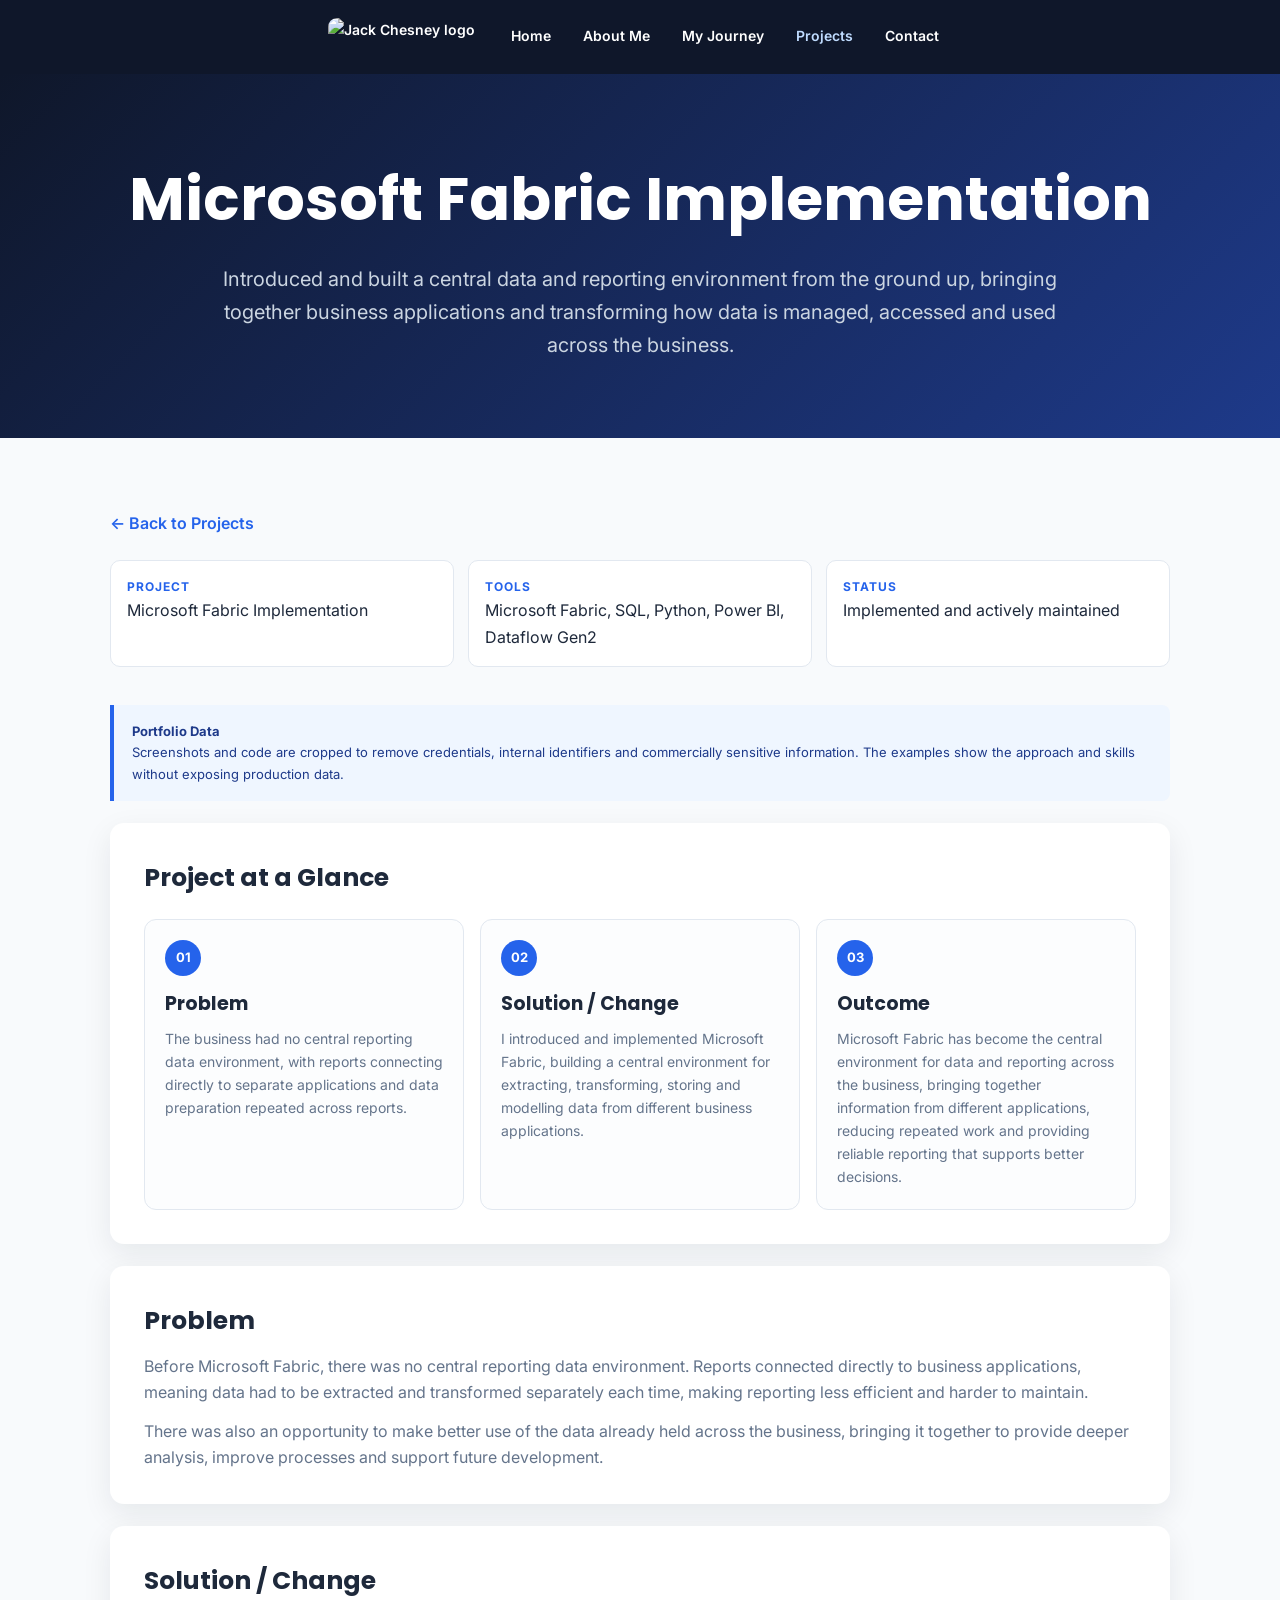
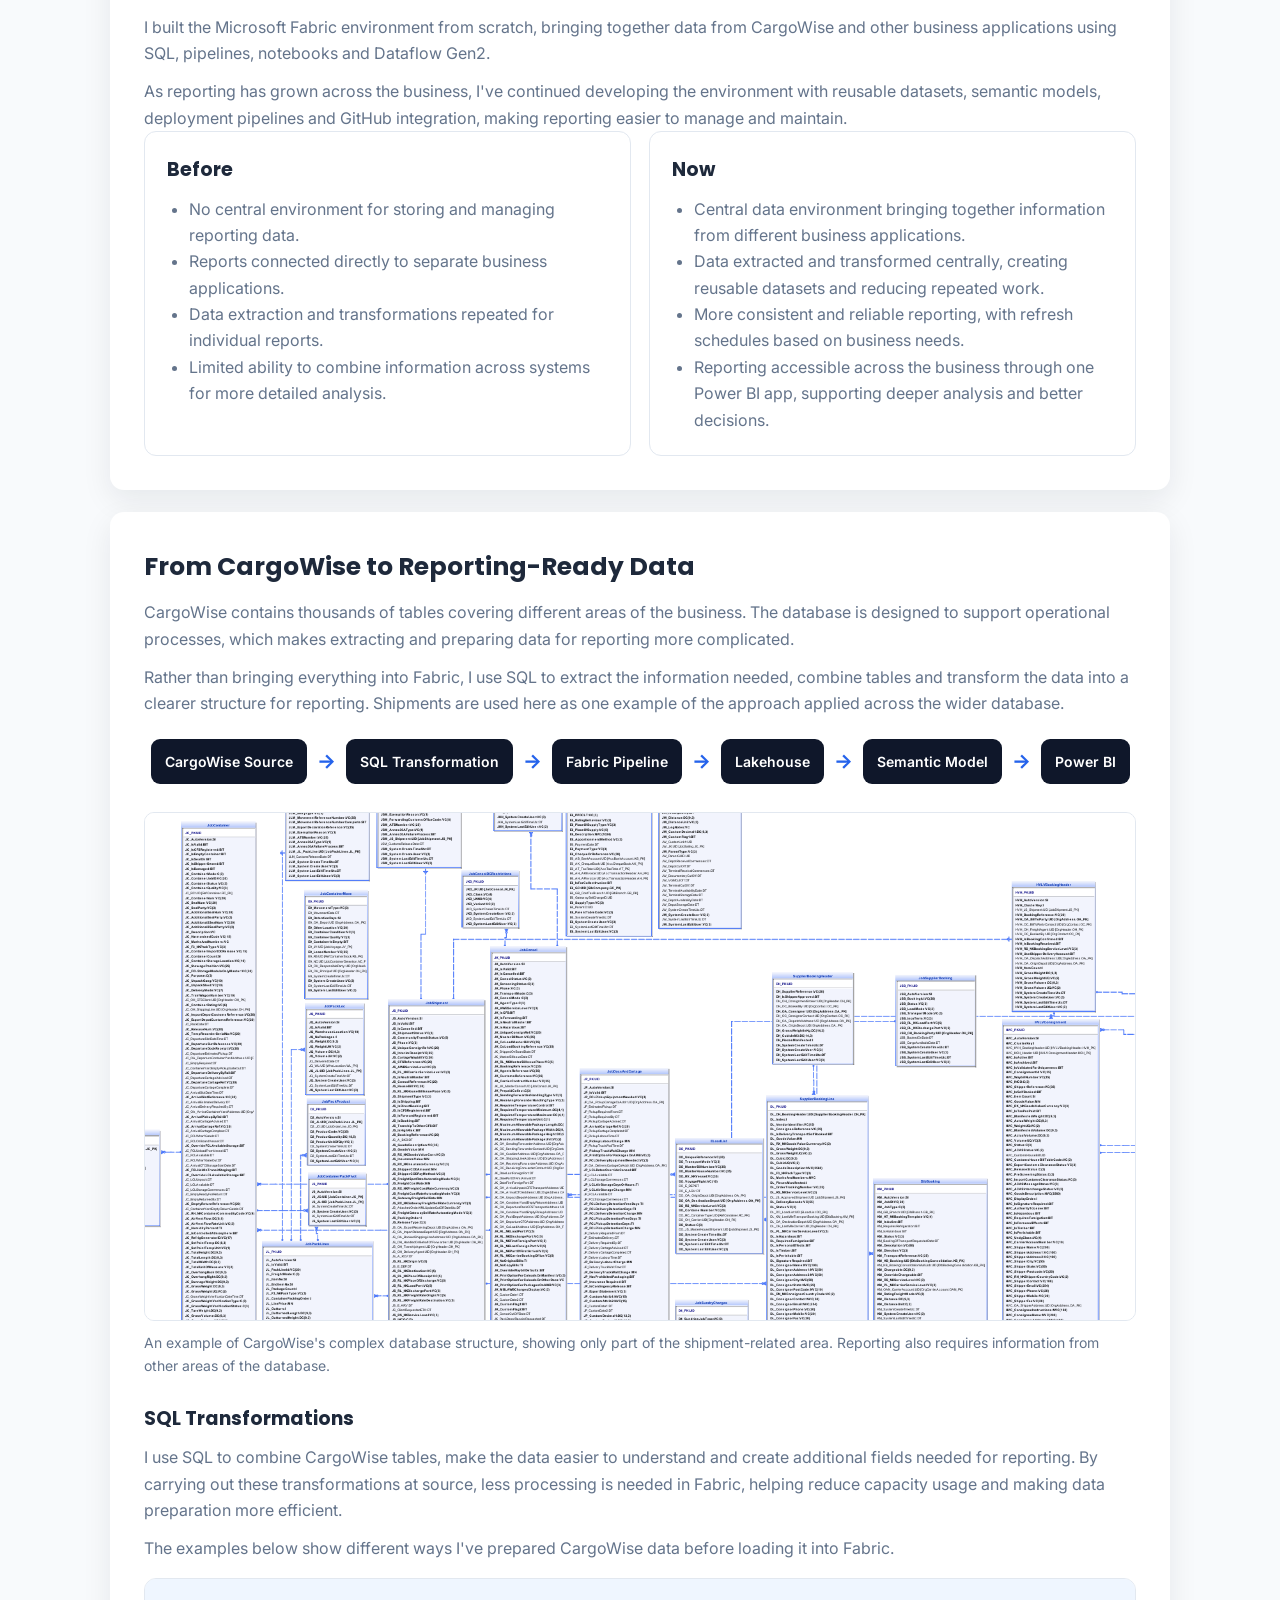
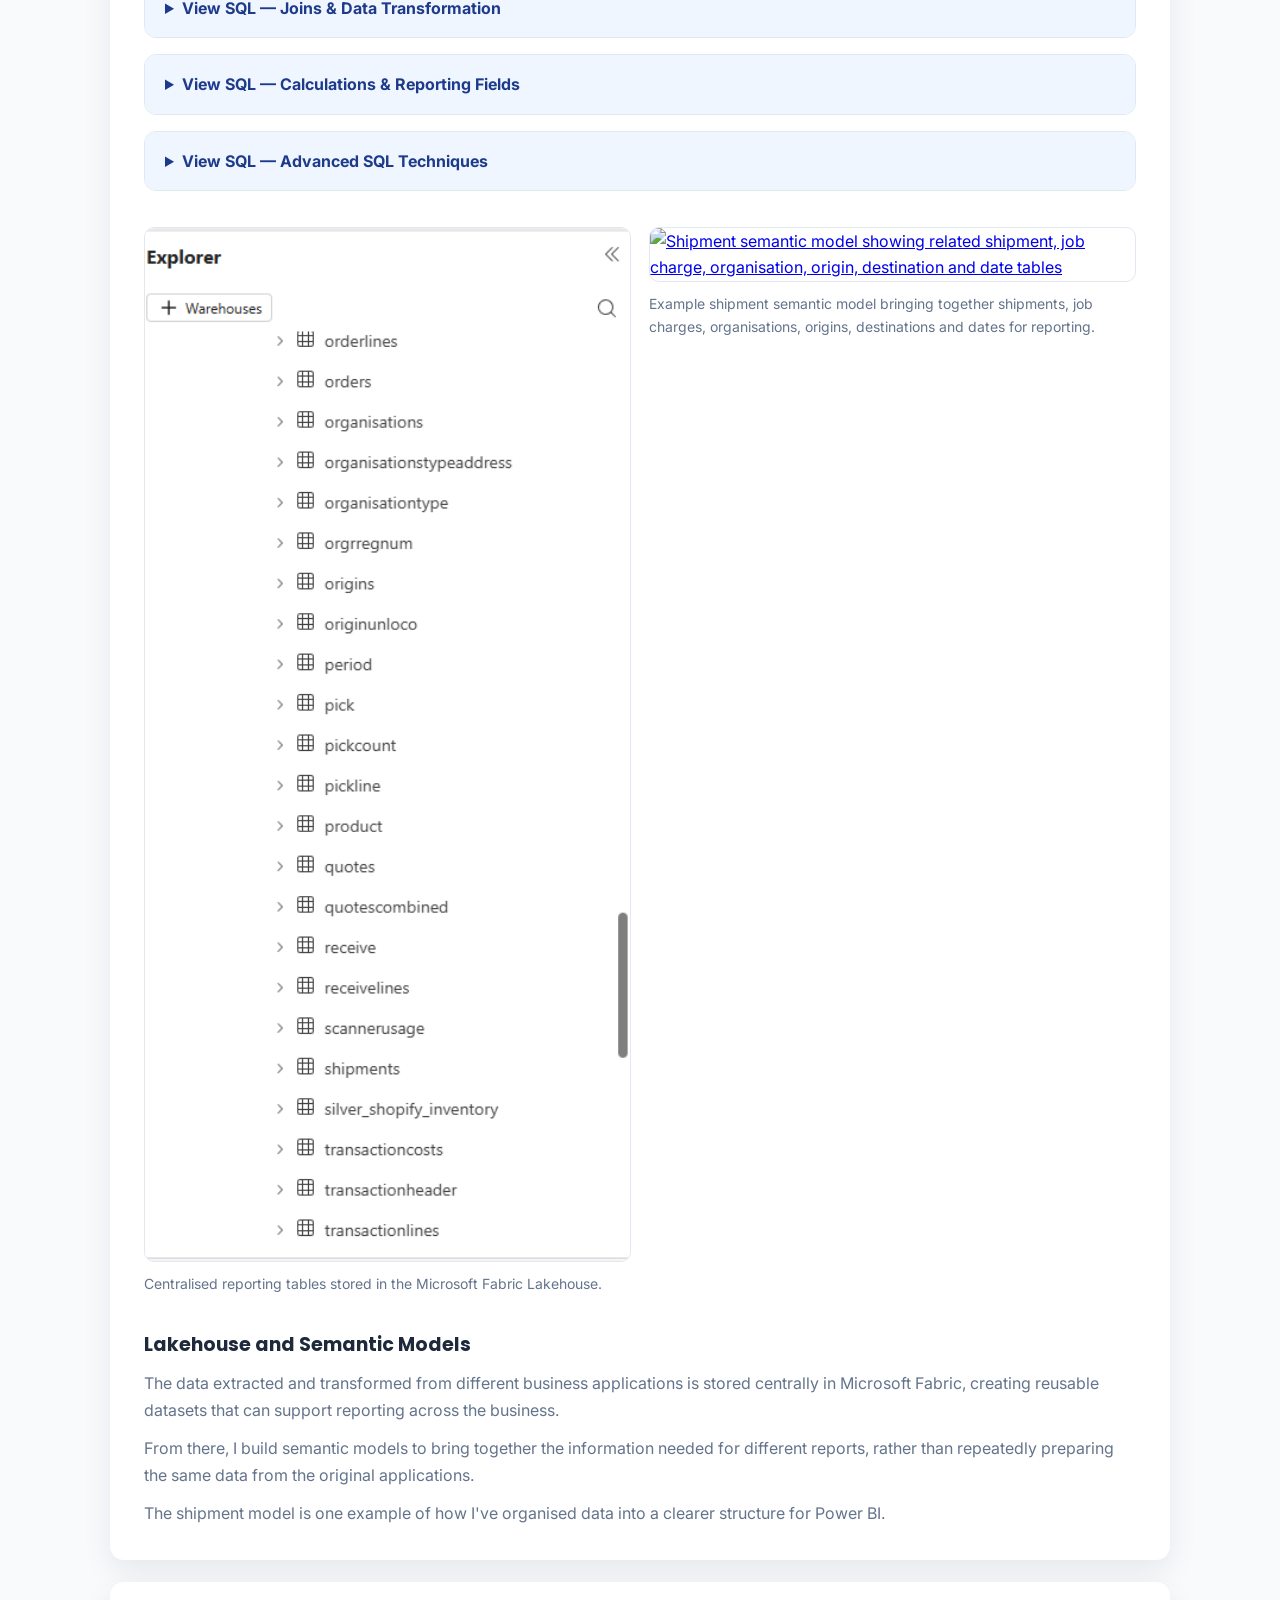
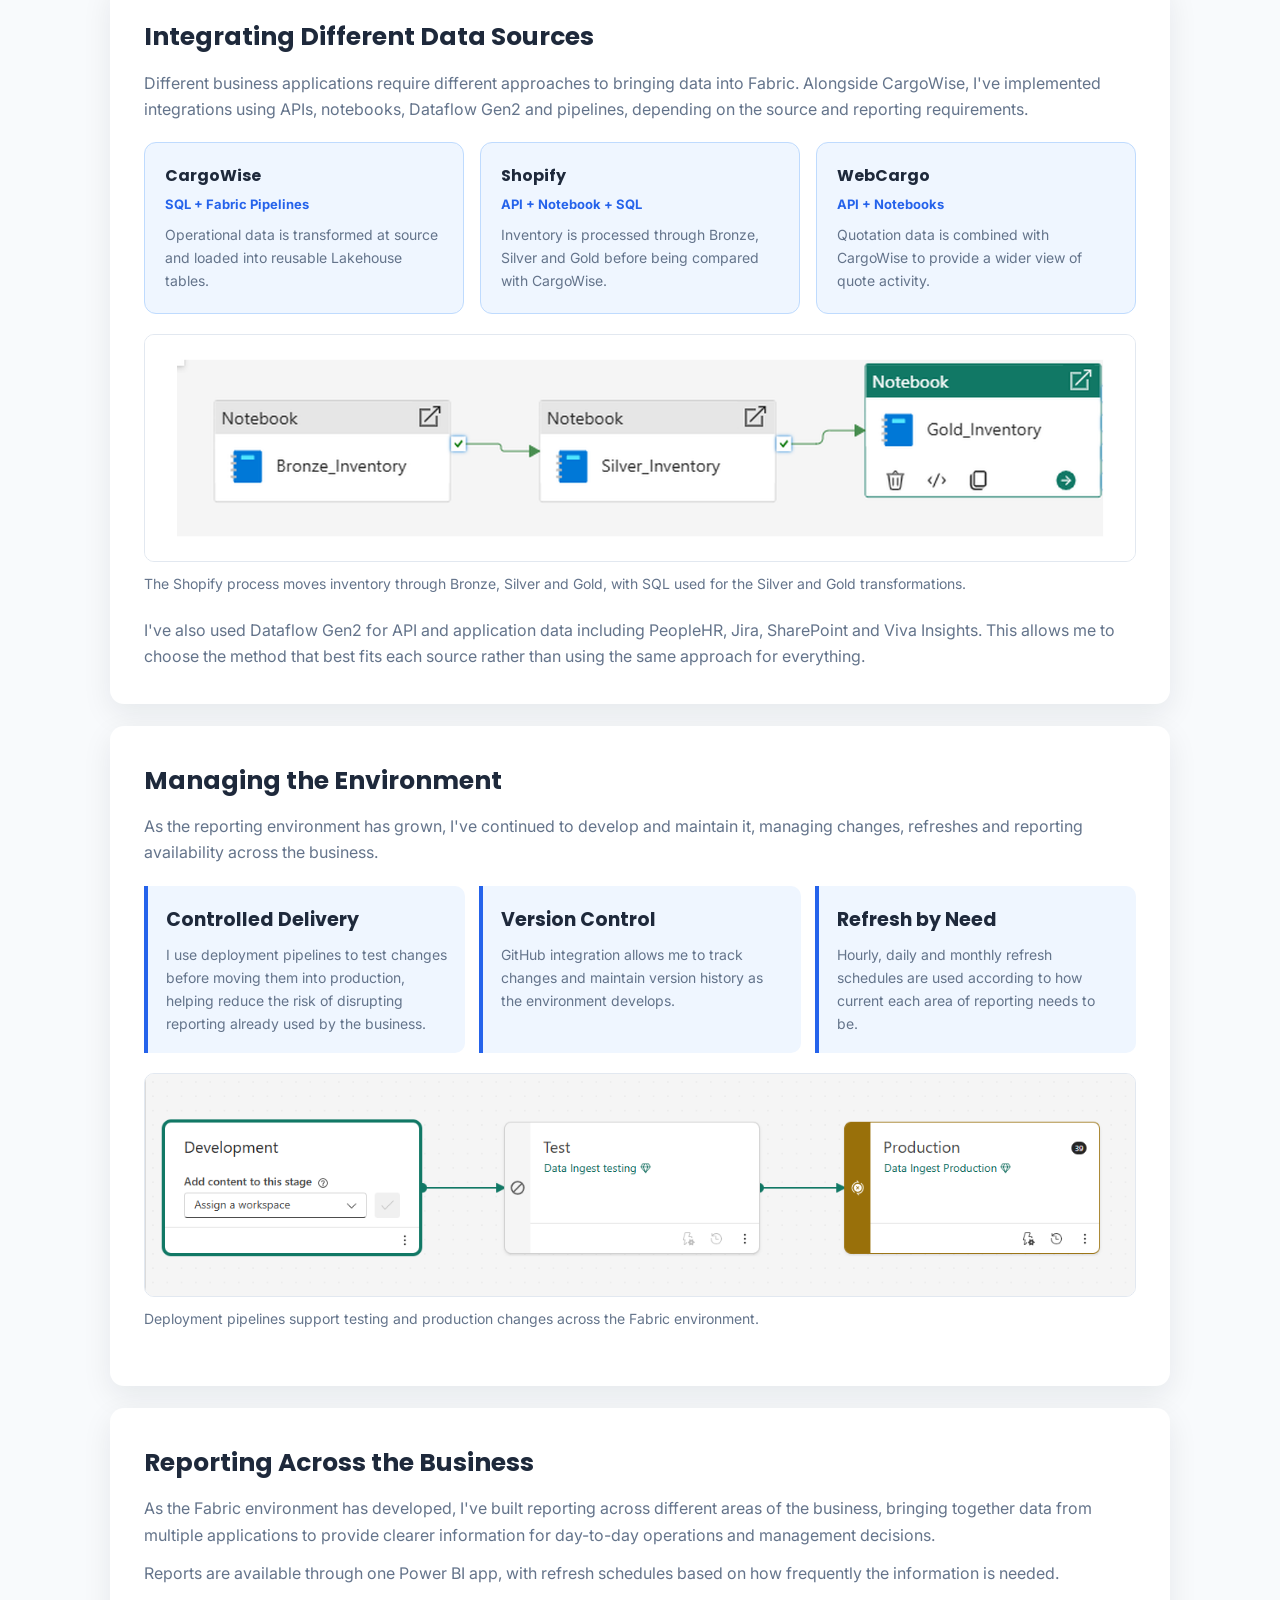
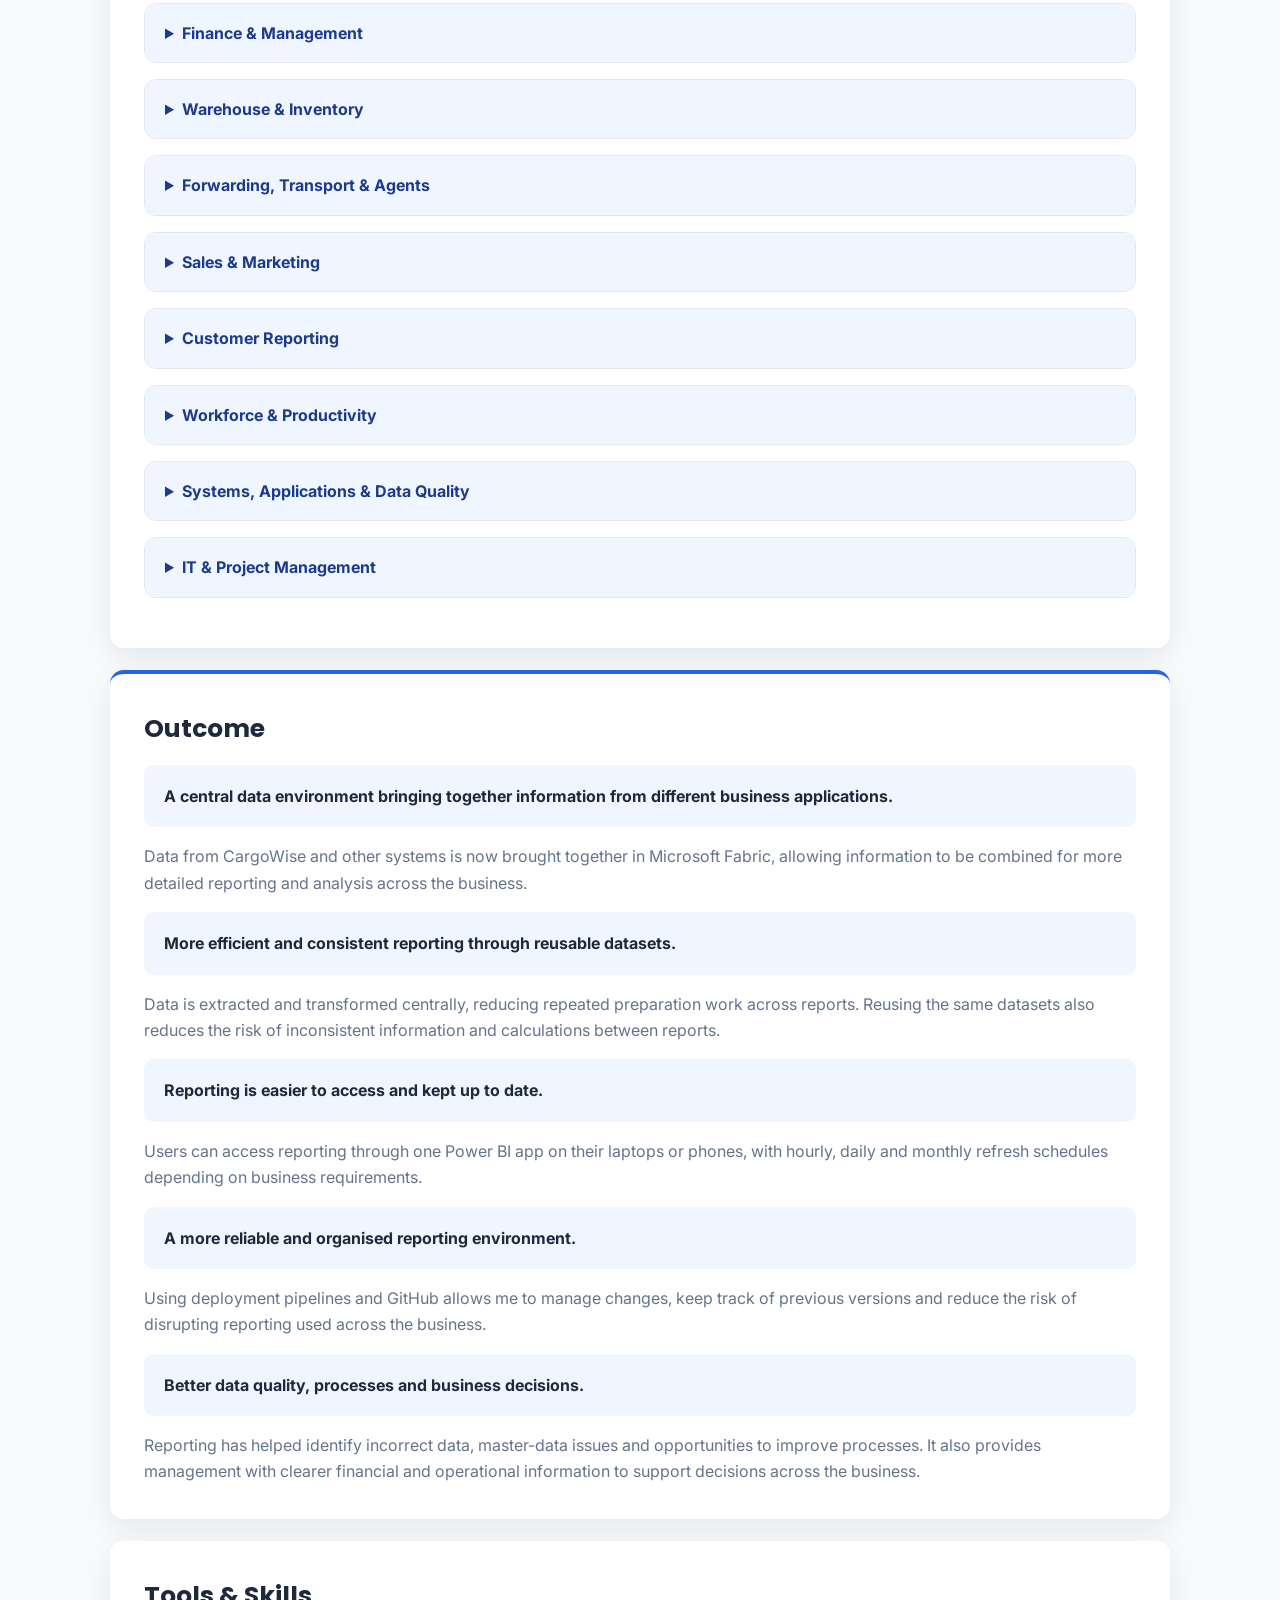
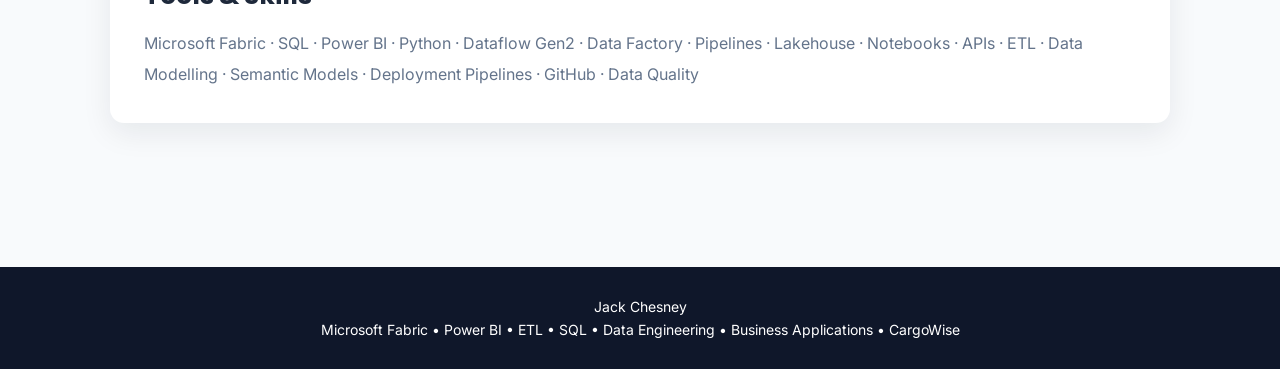
==== commit d600b8a1: "Add files via upload" ====
--- a/project-fabric-platform.html
+++ b/project-fabric-platform.html
@@ -178,26 +178,26 @@
         ROWS BETWEEN UNBOUNDED PRECEDING AND CURRENT ROW
     ) AS RunningInventory</code></pre>
 </details>
-<div class="lakehouse-layout">
+<div class="case-gallery">
 <figure class="case-figure">
 <a href="fabric-lakehouse.png" rel="noopener noreferrer" target="_blank">
 <img alt="Fabric Lakehouse Explorer showing report-ready tables from different business areas" src="fabric-lakehouse.png"/>
 </a>
 <figcaption>Centralised reporting tables stored in the Microsoft Fabric Lakehouse.</figcaption>
 </figure>
+<figure class="case-figure">
+<a href="fabric-shipment-semantic-model.png" rel="noopener noreferrer" target="_blank">
+<img alt="Shipment semantic model showing related shipment, job charge, organisation, origin, destination and date tables" src="fabric-shipment-semantic-model.png"/>
+</a>
+<figcaption>Example shipment semantic model bringing together shipments, job charges, organisations, origins, destinations and dates for reporting.</figcaption>
+</figure>
+</div>
 <article>
 <h3>Lakehouse and Semantic Models</h3>
 <p>The data extracted and transformed from different business applications is stored centrally in Microsoft Fabric, creating reusable datasets that can support reporting across the business.</p>
 <p>From there, I build semantic models to bring together the information needed for different reports, rather than repeatedly preparing the same data from the original applications.</p>
 <p>The shipment model is one example of how I've organised data into a clearer structure for Power BI.</p>
 </article>
-</div>
-<figure class="case-figure">
-<a href="fabric-shipment-semantic-model.png" rel="noopener noreferrer" target="_blank">
-<img alt="Shipment semantic model showing related shipment, job charge, organisation, origin, destination and date tables" src="fabric-shipment-semantic-model.png"/>
-</a>
-<figcaption>Example shipment semantic model bringing together shipments, job charges, organisations, origins, destinations and dates for reporting.</figcaption>
-</figure>
 </section>
 <section class="case-section">
 <h2>Integrating Different Data Sources</h2>
@@ -234,7 +234,7 @@
 <h2>Reporting Across the Business</h2>
 <p>As the Fabric environment has developed, I've built reporting across different areas of the business, bringing together data from multiple applications to provide clearer information for day-to-day operations and management decisions.</p>
 <p>Reports are available through one Power BI app, with refresh schedules based on how frequently the information is needed.</p>
-<details class="code-disclosure"><summary>Finance &amp; Management</summary><div class="report-detail"><h3>Executive Financial Dashboard</h3><p>Financial performance, profitability, budgets and forecasting.</p><h3>Outstanding Transactions</h3><p>Invoices due, overdue and not yet due, helping monitor outstanding balances.</p></div></details>
+<details class="code-disclosure"><summary>Finance &amp; Management</summary><div class="report-detail"><h3>Executive Financial Dashboard</h3><p>Financial performance, profitability, budgets and forecasting.</p><h3>Customer Financial Overview</h3><p>Customer performance, revenue, gross profit and net profit, helping understand profitability at customer level.</p><h3>Outstanding Transactions</h3><p>Invoices due, overdue and not yet due, helping monitor outstanding balances.</p></div></details>
 <details class="code-disclosure"><summary>Warehouse &amp; Inventory</summary><div class="report-detail"><h3>Warehouse Overview</h3><p>Hourly visibility of current and future orders, overdue orders, back orders and historical activity.</p><h3>Warehouse Inventory</h3><p>Current stock availability and customer inventory information.</p><h3>Warehouse Utilisation</h3><p>Warehouse capacity, customer space usage, pallet numbers and available versus unavailable locations.</p><h3>Shopify Inventory Comparison</h3><p>Compares Shopify and CargoWise stock levels to identify differences.</p></div></details>
 <details class="code-disclosure"><summary>Forwarding, Transport &amp; Agents</summary><div class="report-detail"><h3>Shipment Reporting</h3><p>Shipment activity, origins, destinations, shippers, trade lanes and costs.</p><h3>Transport Performance</h3><p>Profitability, carrier performance, customer analysis and vehicle utilisation.</p><h3>Agent Performance</h3><p>Current agent activity and performance.</p></div></details>
 <details class="code-disclosure"><summary>Sales &amp; Marketing</summary><div class="report-detail"><h3>CRM &amp; Sales Performance</h3><p>Sales opportunities, win/loss trends, conversion, sales performance and customer value.</p><h3>Marketing Performance</h3><p>Campaign activity and marketing insights.</p><h3>Quotation Reporting</h3><p>Quoting activity, conversion, lost quotes and outstanding follow-ups across CargoWise and WebCargo.</p></div></details>
@@ -242,19 +242,9 @@
 <details class="code-disclosure"><summary>Workforce &amp; Productivity</summary><div class="report-detail"><h3>Productivity &amp; Capacity</h3><p>Resource utilisation, available capacity, absence and associated costs.</p></div></details>
 <details class="code-disclosure"><summary>Systems, Applications &amp; Data Quality</summary><div class="report-detail"><h3>Master Data</h3><p>Duplicate organisations, incorrect records and data improvement progress.</p><h3>Invoice Processing Portal</h3><p>Automation pass rates, customer-level performance, parsing failures and outstanding work.</p><h3>CargoWise Value</h3><p>Application costs, module utilisation and opportunities to make better use of existing functionality.</p></div></details>
 <details class="code-disclosure"><summary>IT &amp; Project Management</summary><div class="report-detail"><h3>Jira &amp; IT Strategy Reporting</h3><p>Project progress, performance and status, used as a reference point for monthly strategy meetings.</p></div></details>
-<figure class="case-figure">
-<a href="fabric-reporting-app.png" rel="noopener noreferrer" target="_blank">
-<img alt="Power BI app showing reporting areas available across the business" src="fabric-reporting-app.png"/>
-</a>
-<figcaption>Reporting is brought together through one Power BI app, with several areas containing multiple reports.</figcaption>
-</figure>
-</section>
-<section class="case-section">
-<h2>Lessons Learned</h2>
-<p>When I first introduced Fabric, I used Dataflow Gen2 to extract and transform CargoWise data. As the environment developed, I found this wasn't the most efficient approach for larger datasets and more complex transformations.</p>
-<p>I moved more of the transformation work into SQL at source, using Fabric pipelines to load the prepared datasets into the Lakehouse. This reduced the amount of processing needed within Fabric and made the ingestion process more efficient.</p>
-<p>I still use Dataflow Gen2 for other sources where it's appropriate. The main lesson has been to choose the method that best fits each source, data volume and reporting requirement rather than forcing every integration into the same approach.</p>
-</section>
+
+</section>
+
 <section class="case-section outcome-section">
 <h2>Outcome</h2>
 <p class="metric-highlight"><strong>A central data environment bringing together information from different business applications.</strong></p>
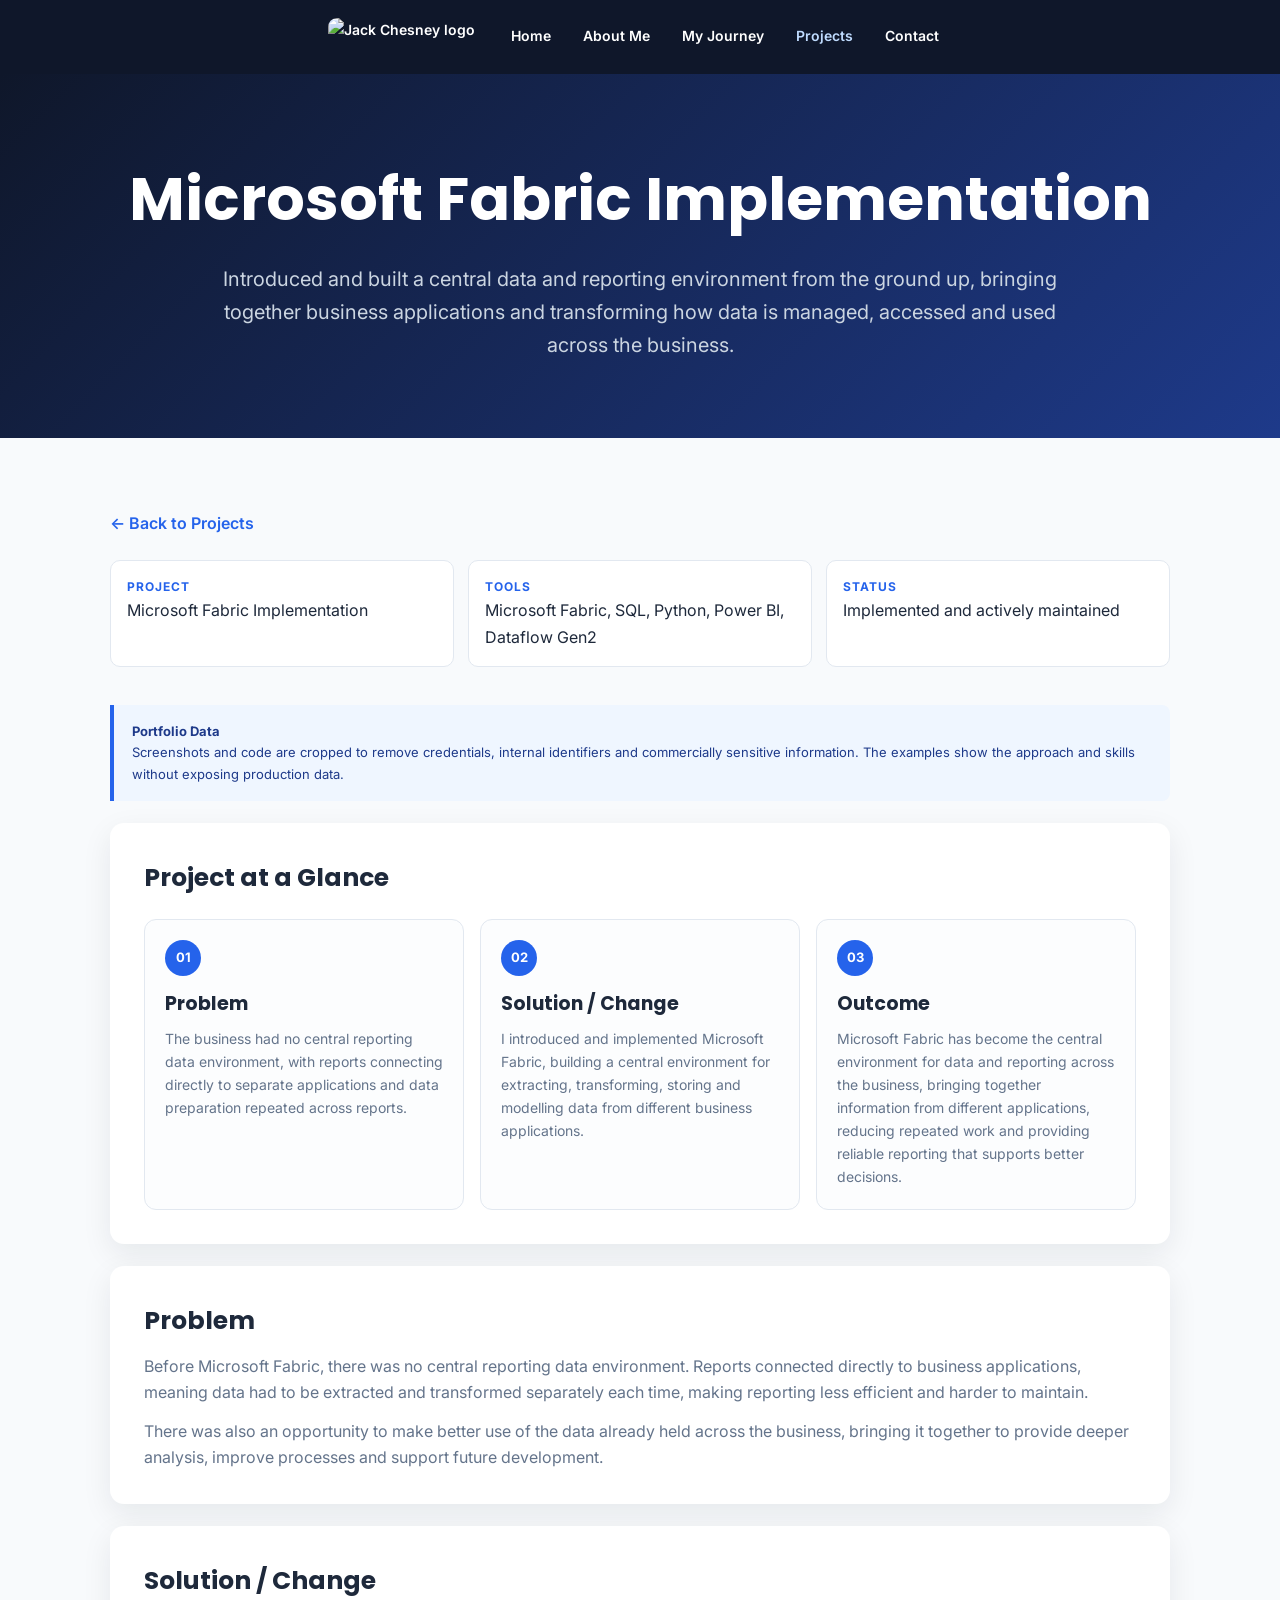
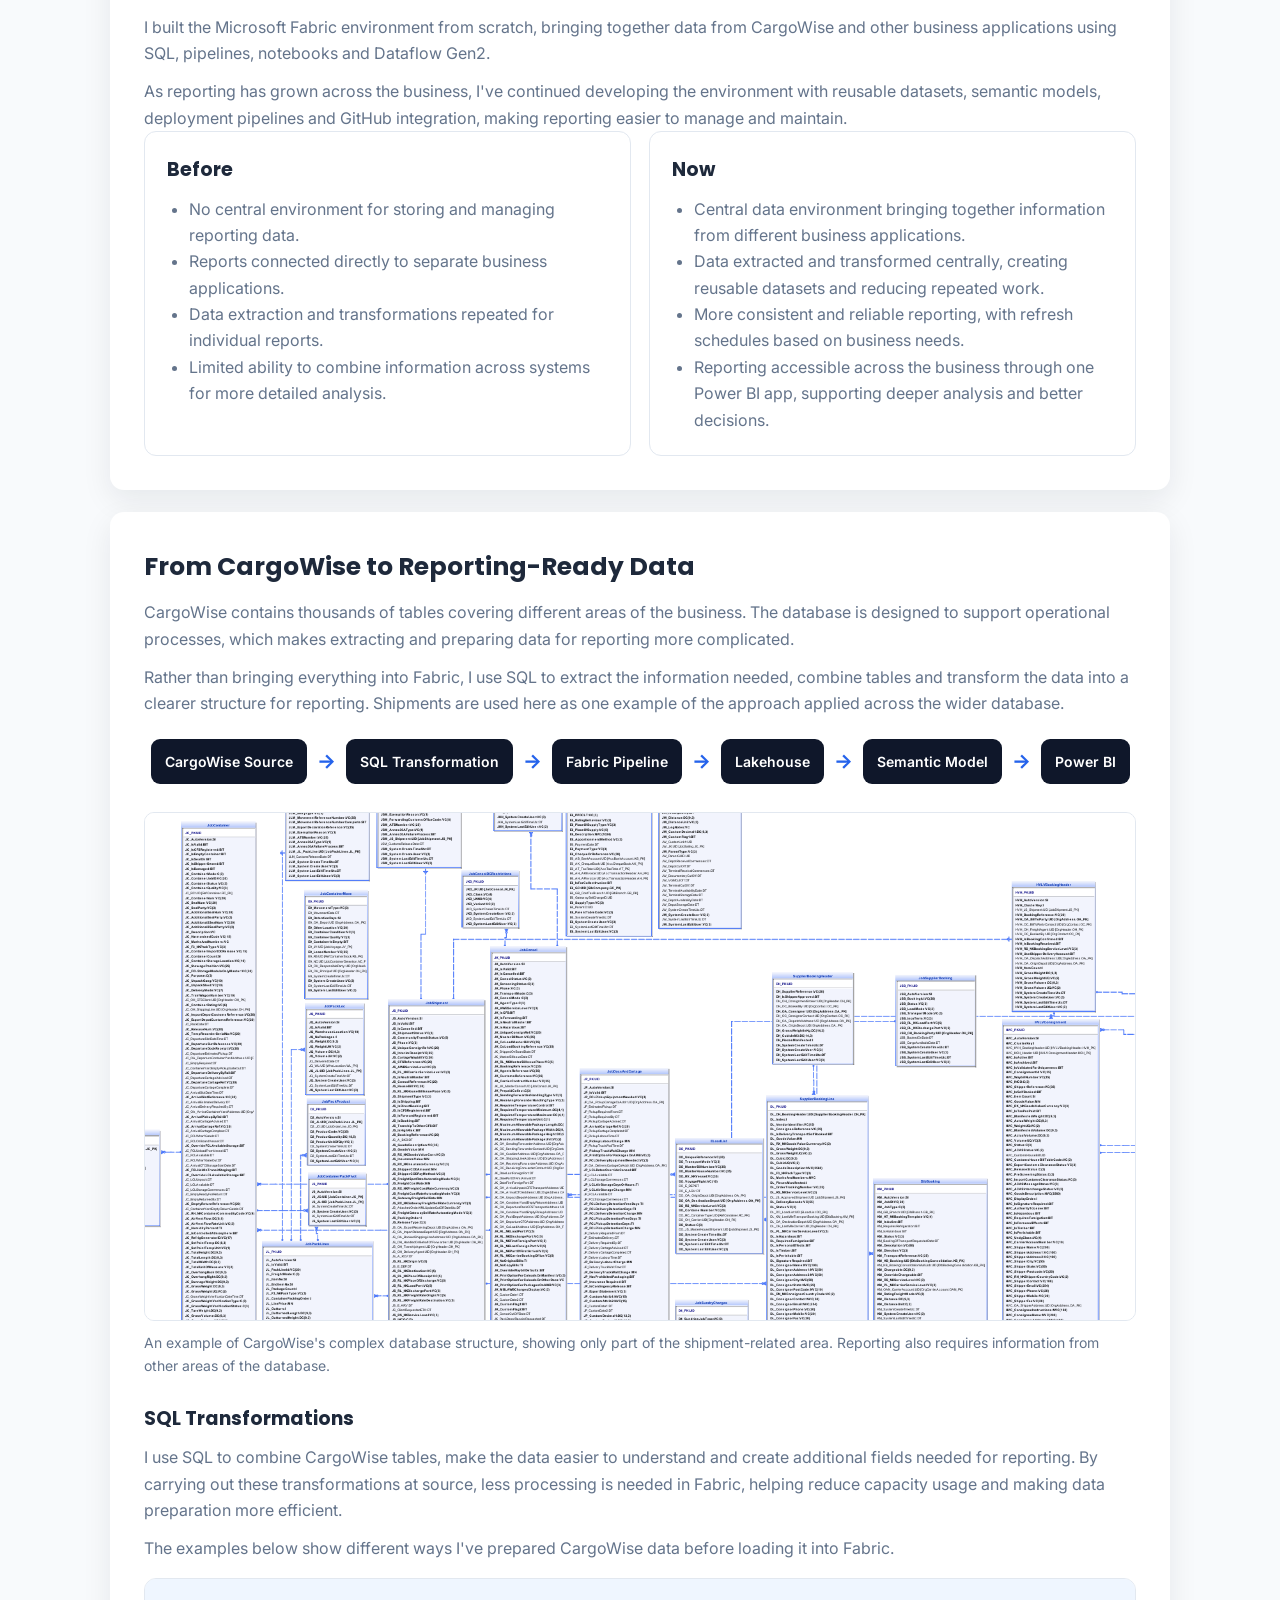
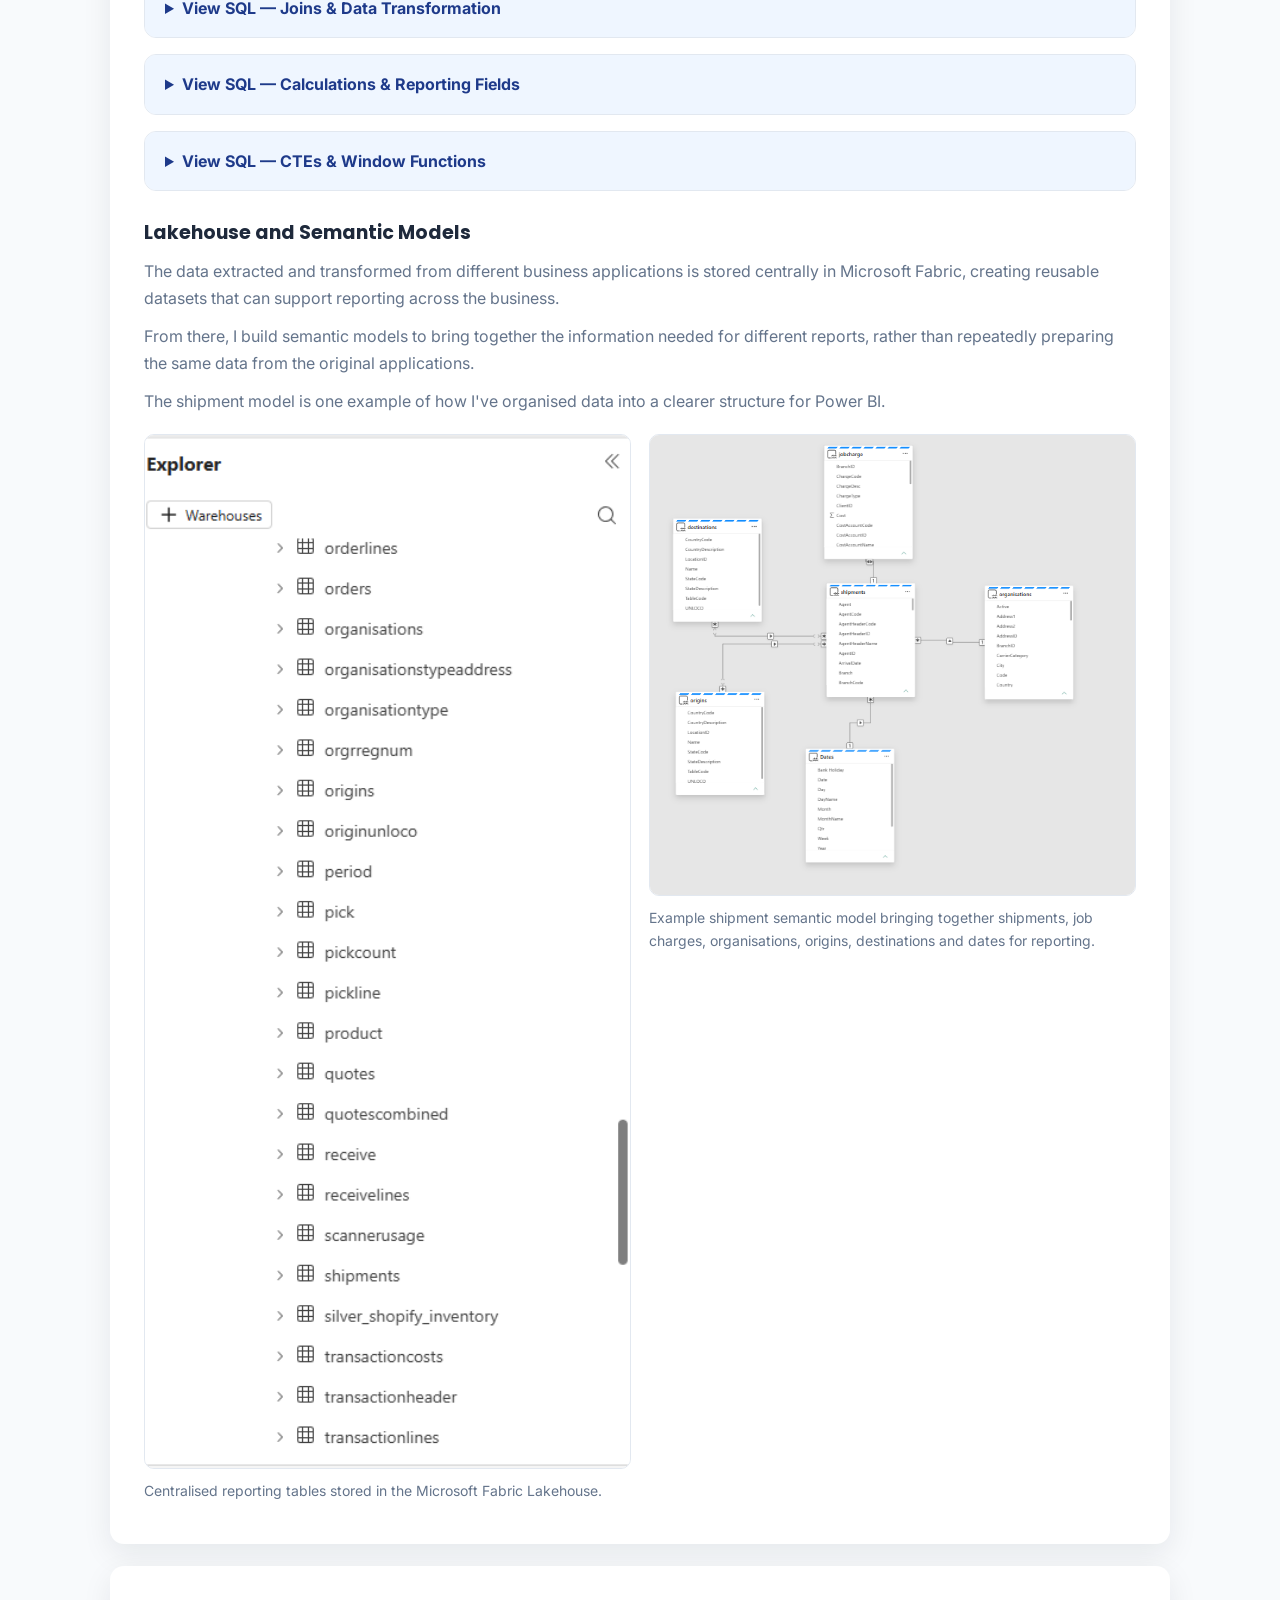
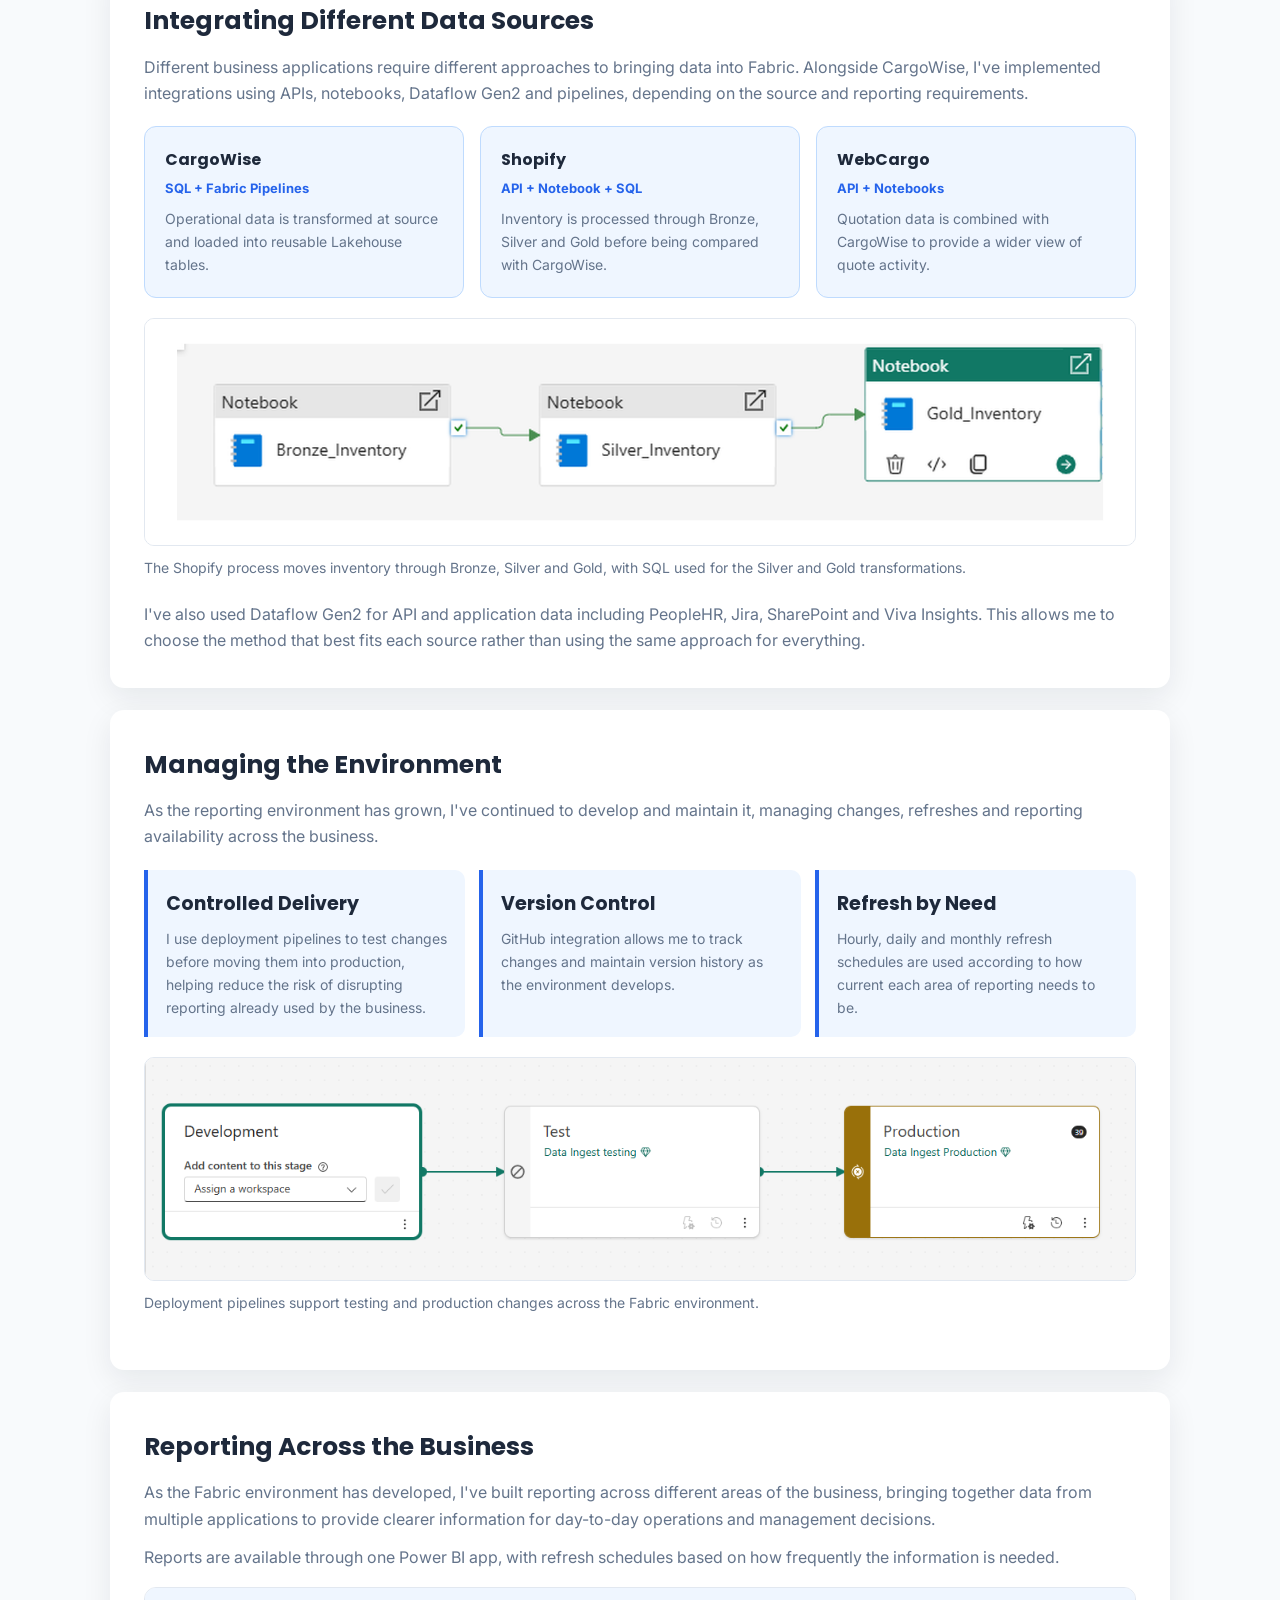
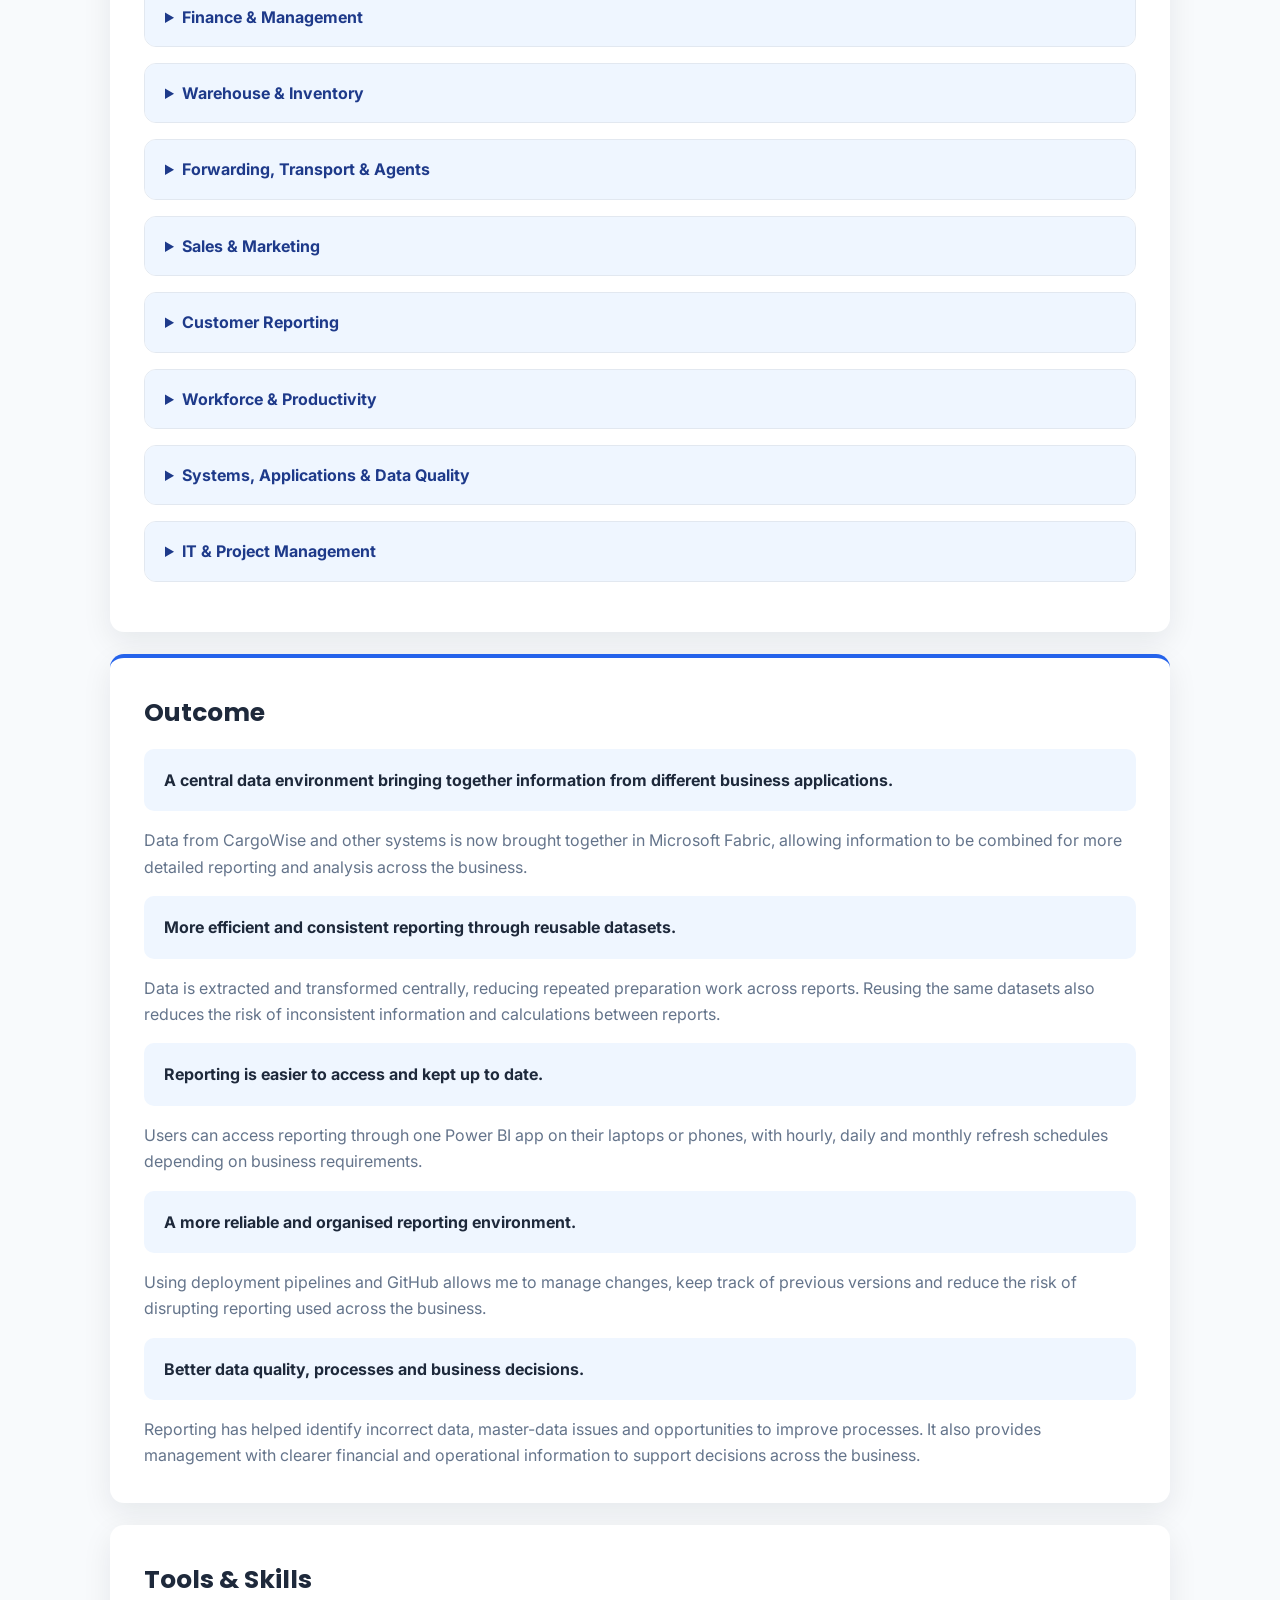
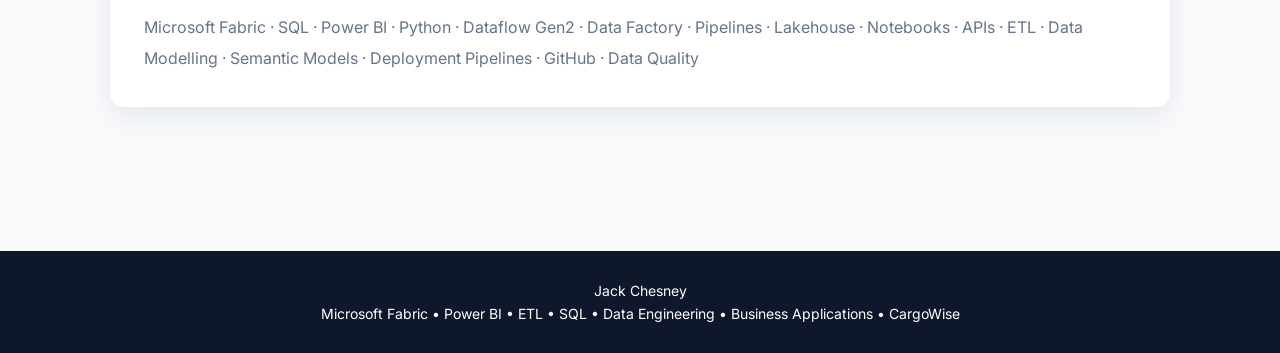
==== commit 5dab60e1: "Add files via upload" ====
--- a/project-fabric-platform.html
+++ b/project-fabric-platform.html
@@ -105,29 +105,19 @@
 <p>The examples below show different ways I've prepared CargoWise data before loading it into Fabric.</p>
 <details class="code-disclosure">
 <summary>View SQL — Joins &amp; Data Transformation</summary>
-<p class="code-intro">Shipment reporting requires information from several CargoWise tables. These extracts show how I join related information and select specific records before loading the data into Fabric.</p>
-<pre class="dax-code"><code>LEFT JOIN jobheader ON JH_ParentID = JS_PK
+<p class="code-intro">Shipment reporting requires information from multiple CargoWise tables. I use joins to bring together related data, including organisations and additional shipment information. Subqueries allow me to select specific records before joining them to the main dataset.</p>
+<pre class="dax-code"><code>LEFT JOIN JOBHEADER ON JH_ParentID = JS_PK
 LEFT JOIN ORGADDRESS OAL ON JH_OA_LocalChargesAddr = OAL.OA_PK
 LEFT JOIN ORGHEADER OHL ON OAL.OA_OH = OHL.OH_PK
-LEFT JOIN ORGADDRESS OAA ON JH_OA_AgentCollectAddr = OAA.OA_PK
-LEFT JOIN ORGHEADER OHA ON OAA.OA_OH = OHA.OH_PK
-LEFT JOIN GLBBRANCH ON JH_GB = GB_PK
-LEFT JOIN GlbDepartment ON JH_GE = GE_PK
 
 LEFT JOIN (
-    SELECT 
+    SELECT
         E2_ParentID,
         E2_OA_Address,
         E2_AddressType
     FROM jobdocaddress
     WHERE E2_AddressType = 'CRD'
-) AS SHP ON SHP.E2_ParentID = JS_PK
-
-LEFT JOIN (
-    SELECT XV_DATA, XV_ParentID
-    FROM GENCUSTOMADDONVALUE
-    WHERE XV_NAME = 'Emissions (co2e)'
-) AS EE ON JS_PK = EE.XV_ParentID</code></pre>
+) AS SHP ON SHP.E2_ParentID = JS_PK</code></pre>
 </details>
 <details class="code-disclosure">
 <summary>View SQL — Calculations &amp; Reporting Fields</summary>
@@ -148,8 +138,9 @@
 end as HealthBand</code></pre>
 </details>
 <details class="code-disclosure">
-<summary>View SQL — Advanced SQL Techniques</summary>
-<p class="code-intro">These examples show how I use CTEs and window functions to select the required records and calculate running inventory over time.</p>
+<summary>View SQL — CTEs &amp; Window Functions</summary>
+<p class="code-intro">I use CTEs and window functions to handle situations where multiple records exist for the same item. The first example ranks organisation relationships by priority and creation date, allowing me to select one organisation for each product before loading the data into Fabric. The second calculates running inventory over time.</p>
+<p class="code-intro"><strong>Selecting organisation relationships</strong></p>
 <pre class="dax-code"><code>WITH RankedRelations AS (
     SELECT
         OU_OP,          
@@ -178,26 +169,27 @@
         ROWS BETWEEN UNBOUNDED PRECEDING AND CURRENT ROW
     ) AS RunningInventory</code></pre>
 </details>
-<div class="case-gallery">
-<figure class="case-figure">
-<a href="fabric-lakehouse.png" rel="noopener noreferrer" target="_blank">
-<img alt="Fabric Lakehouse Explorer showing report-ready tables from different business areas" src="fabric-lakehouse.png"/>
-</a>
-<figcaption>Centralised reporting tables stored in the Microsoft Fabric Lakehouse.</figcaption>
-</figure>
-<figure class="case-figure">
-<a href="fabric-shipment-semantic-model.png" rel="noopener noreferrer" target="_blank">
-<img alt="Shipment semantic model showing related shipment, job charge, organisation, origin, destination and date tables" src="fabric-shipment-semantic-model.png"/>
-</a>
-<figcaption>Example shipment semantic model bringing together shipments, job charges, organisations, origins, destinations and dates for reporting.</figcaption>
-</figure>
-</div>
+
 <article>
 <h3>Lakehouse and Semantic Models</h3>
 <p>The data extracted and transformed from different business applications is stored centrally in Microsoft Fabric, creating reusable datasets that can support reporting across the business.</p>
 <p>From there, I build semantic models to bring together the information needed for different reports, rather than repeatedly preparing the same data from the original applications.</p>
 <p>The shipment model is one example of how I've organised data into a clearer structure for Power BI.</p>
 </article>
+<div class="case-gallery">
+<figure class="case-figure">
+<a href="fabric-lakehouse.png" rel="noopener noreferrer" target="_blank">
+<img alt="Fabric Lakehouse Explorer showing report-ready tables from different business areas" src="fabric-lakehouse.png"/>
+</a>
+<figcaption>Centralised reporting tables stored in the Microsoft Fabric Lakehouse.</figcaption>
+</figure>
+<figure class="case-figure">
+<a href="fabric-shipment-semantic-model.png" rel="noopener noreferrer" target="_blank">
+<img alt="Shipment semantic model showing related shipment, job charge, organisation, origin, destination and date tables" src="fabric-shipment-semantic-model.png"/>
+</a>
+<figcaption>Example shipment semantic model bringing together shipments, job charges, organisations, origins, destinations and dates for reporting.</figcaption>
+</figure>
+</div>
 </section>
 <section class="case-section">
 <h2>Integrating Different Data Sources</h2>
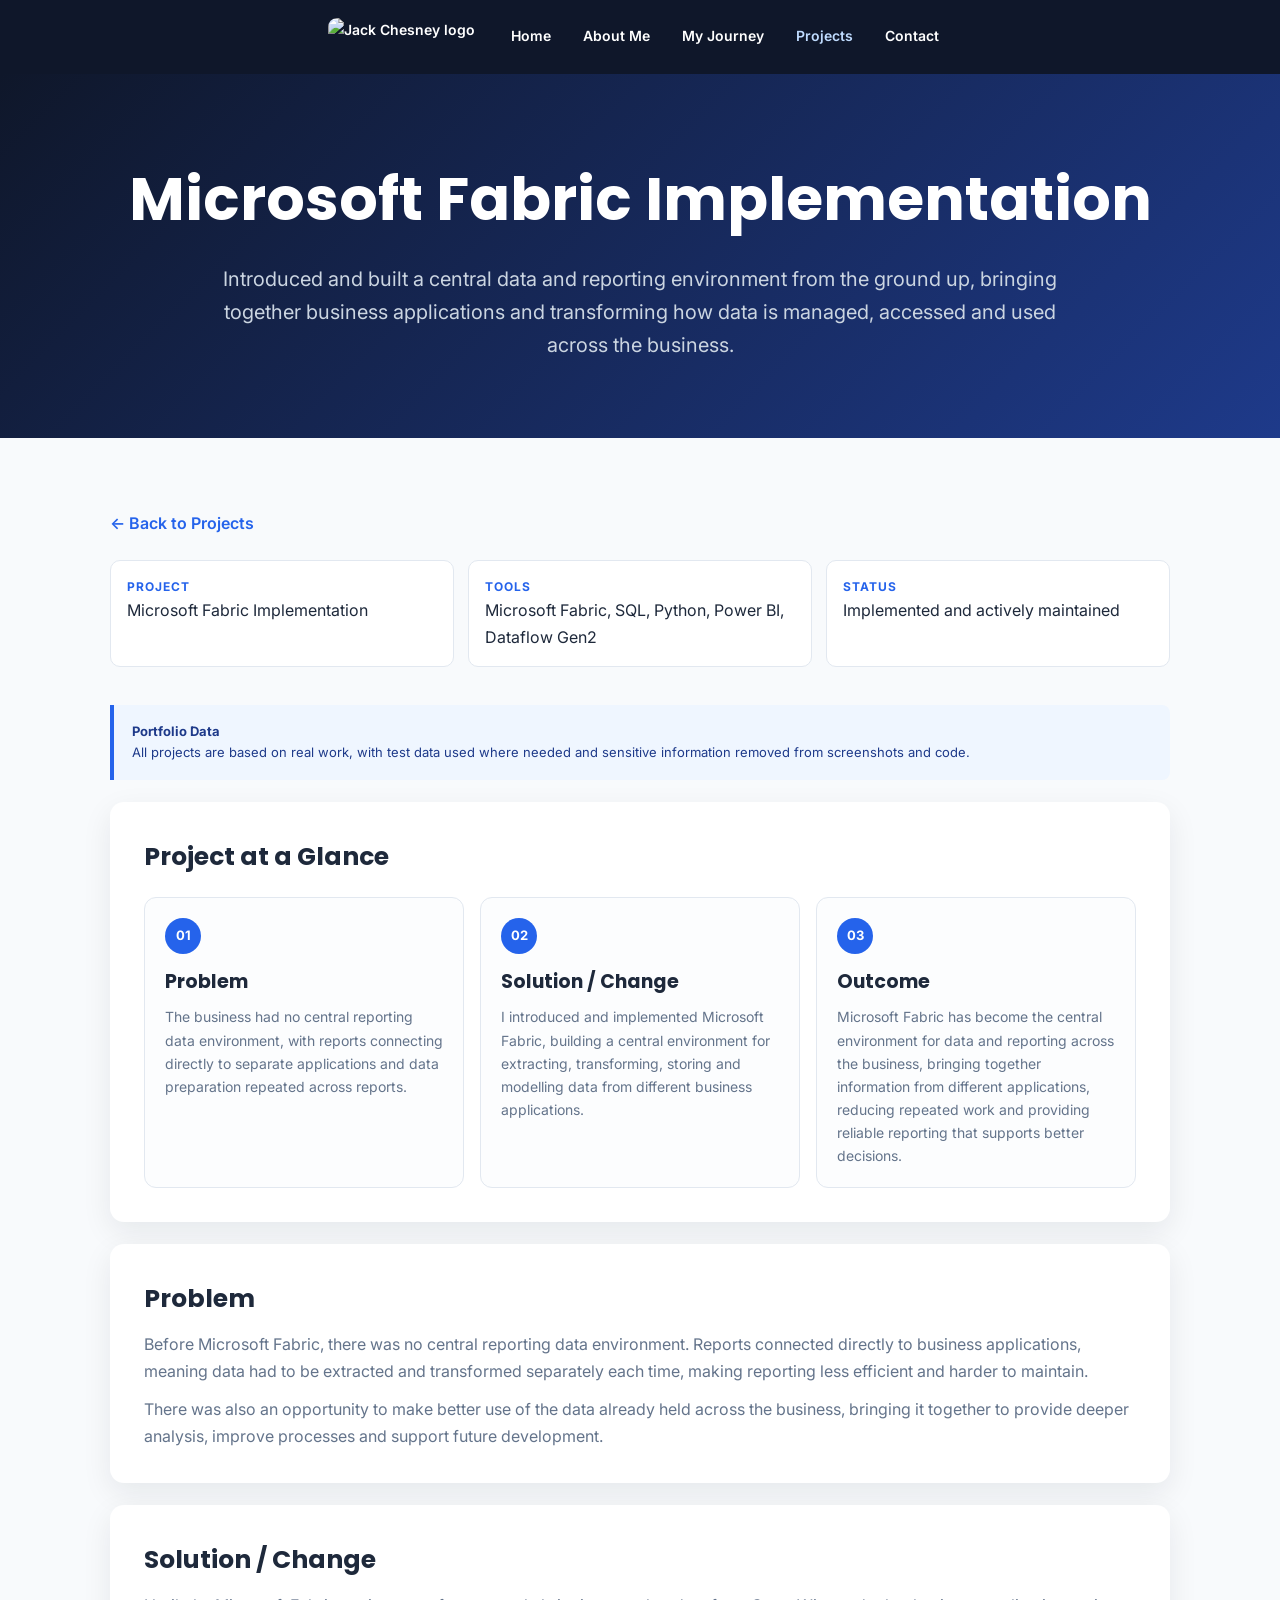
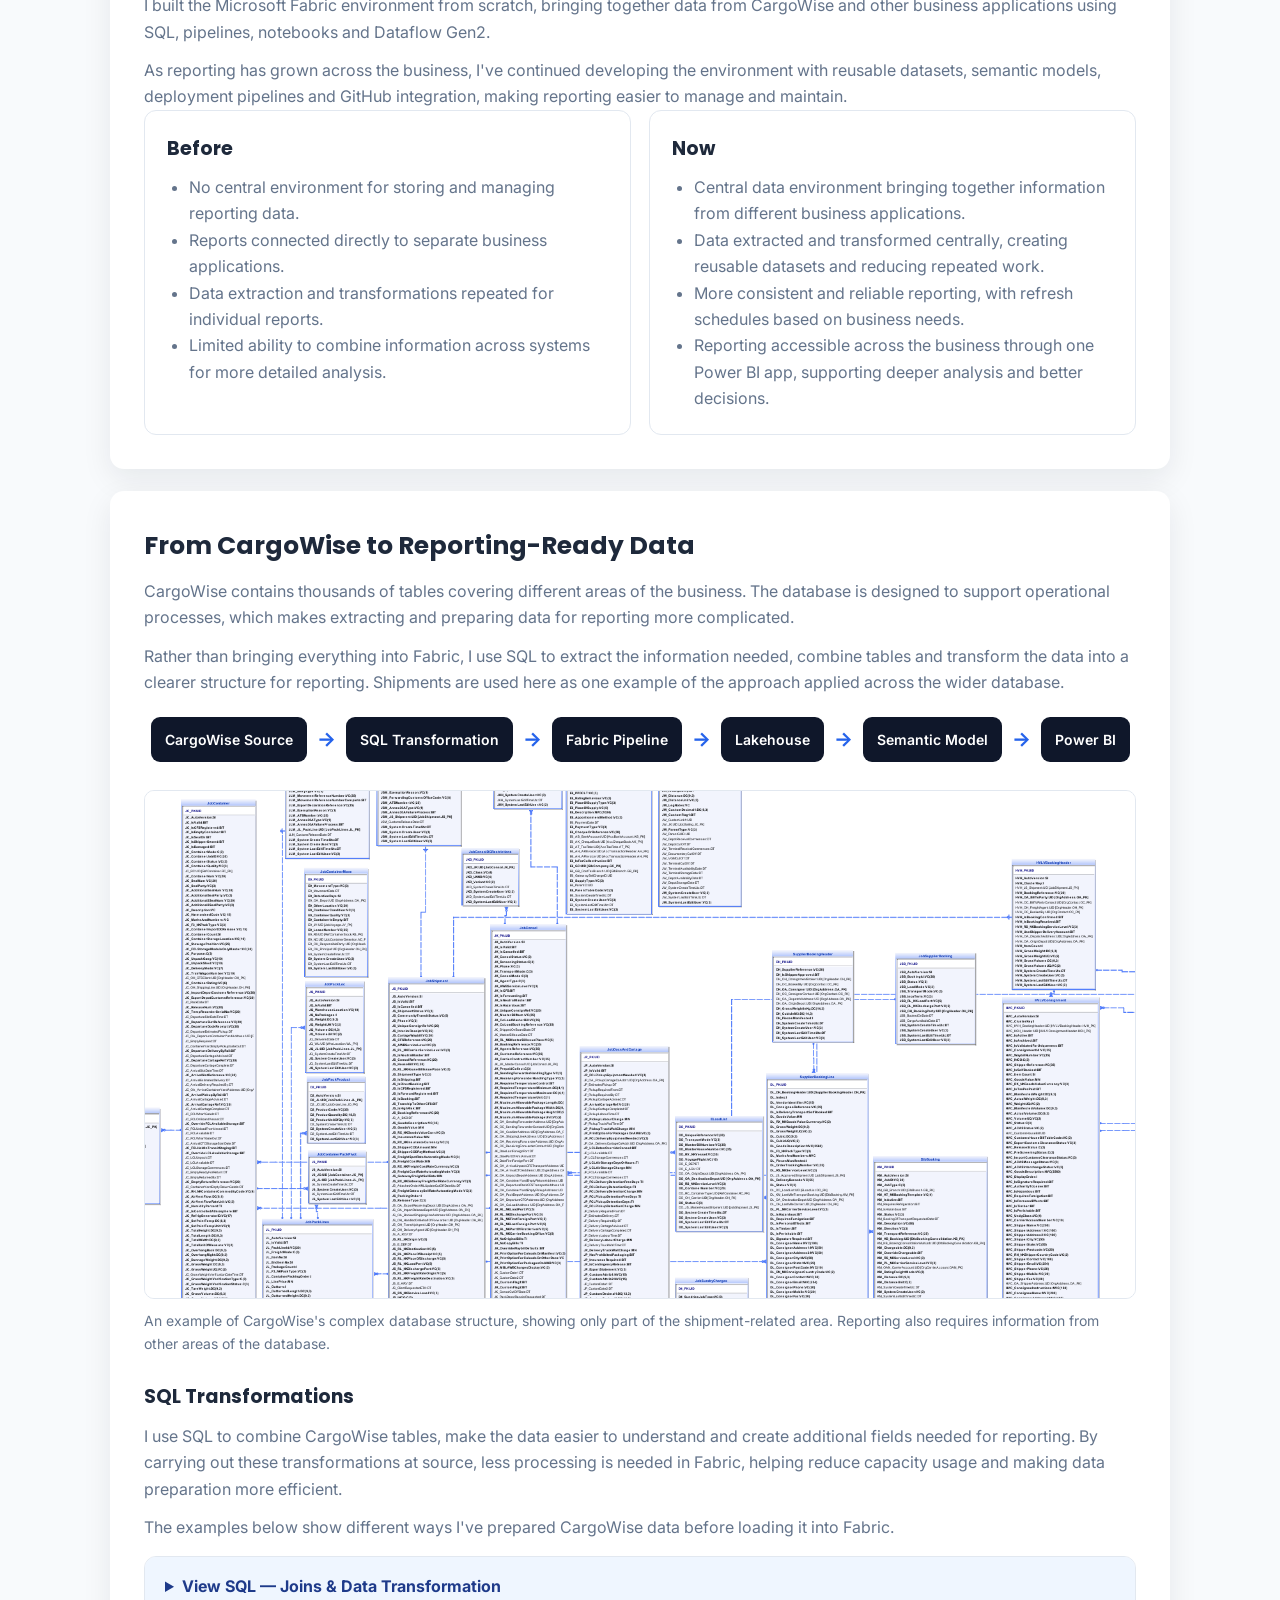
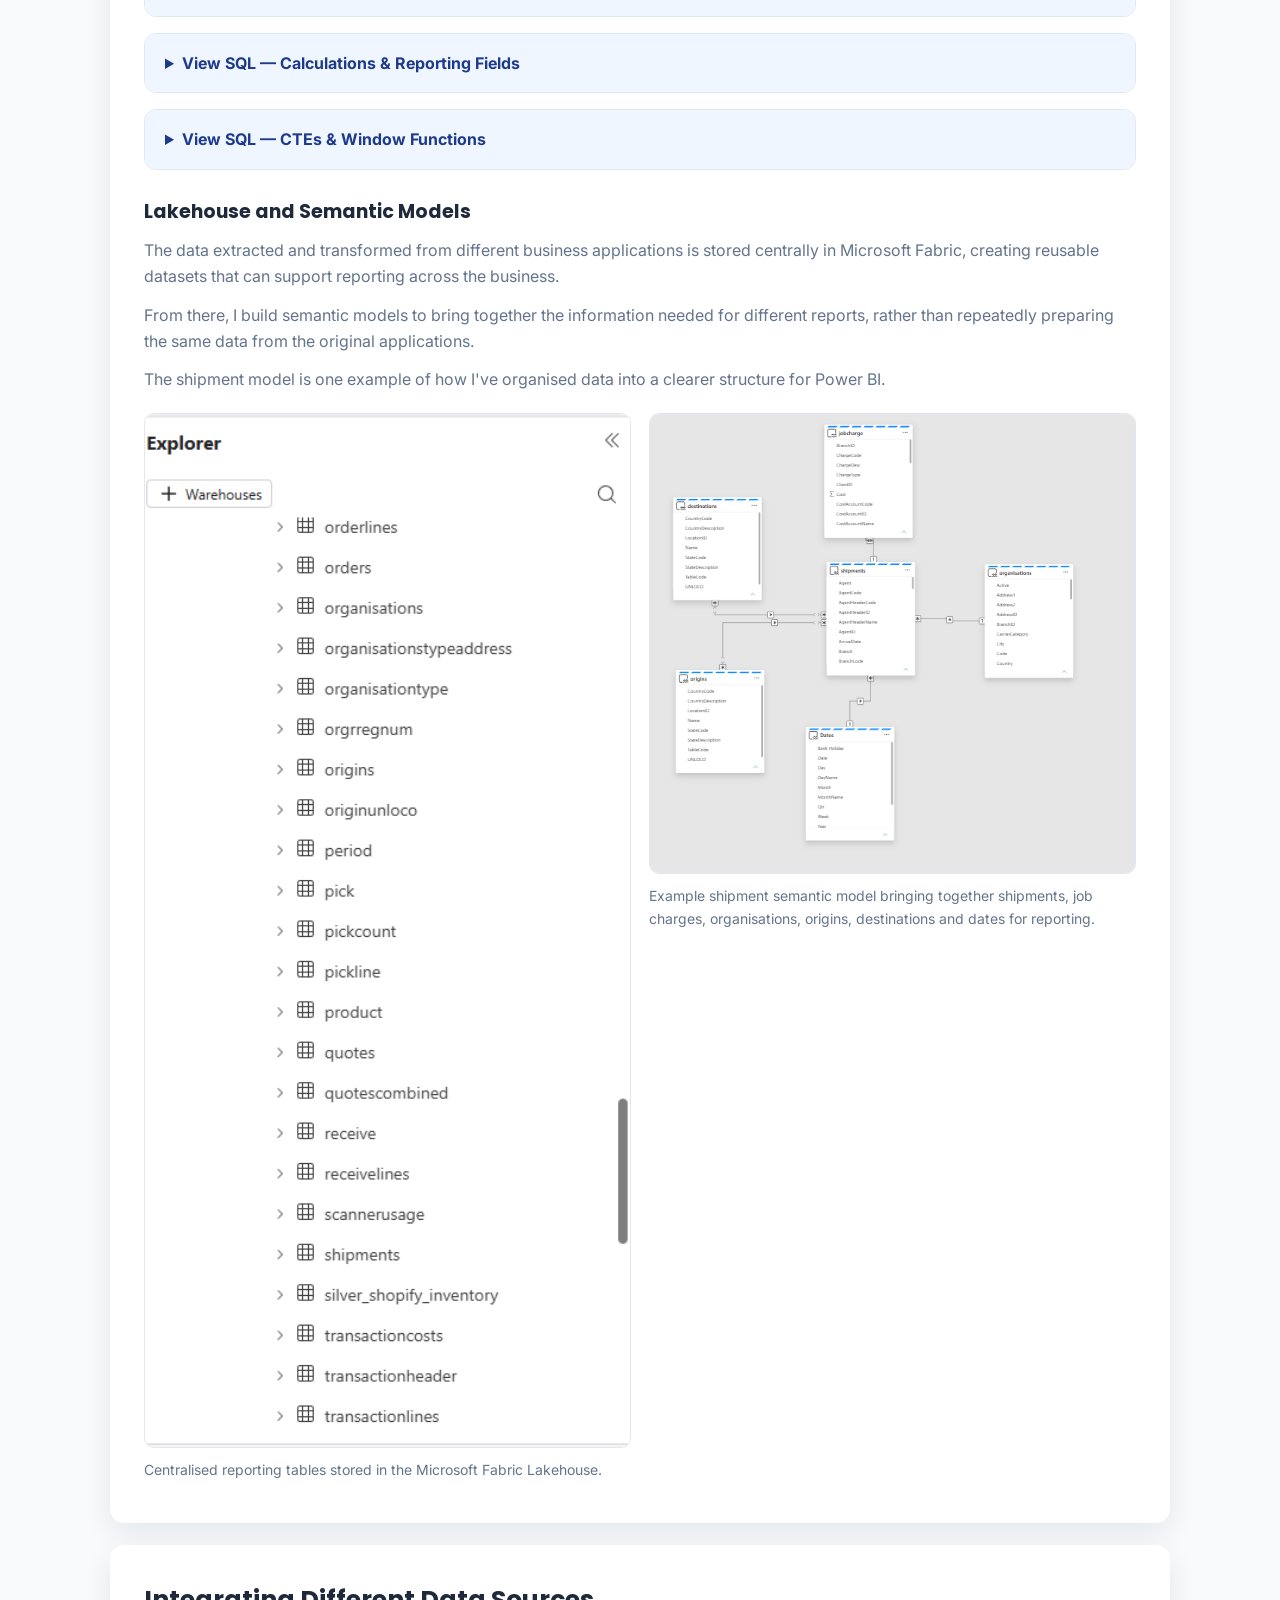
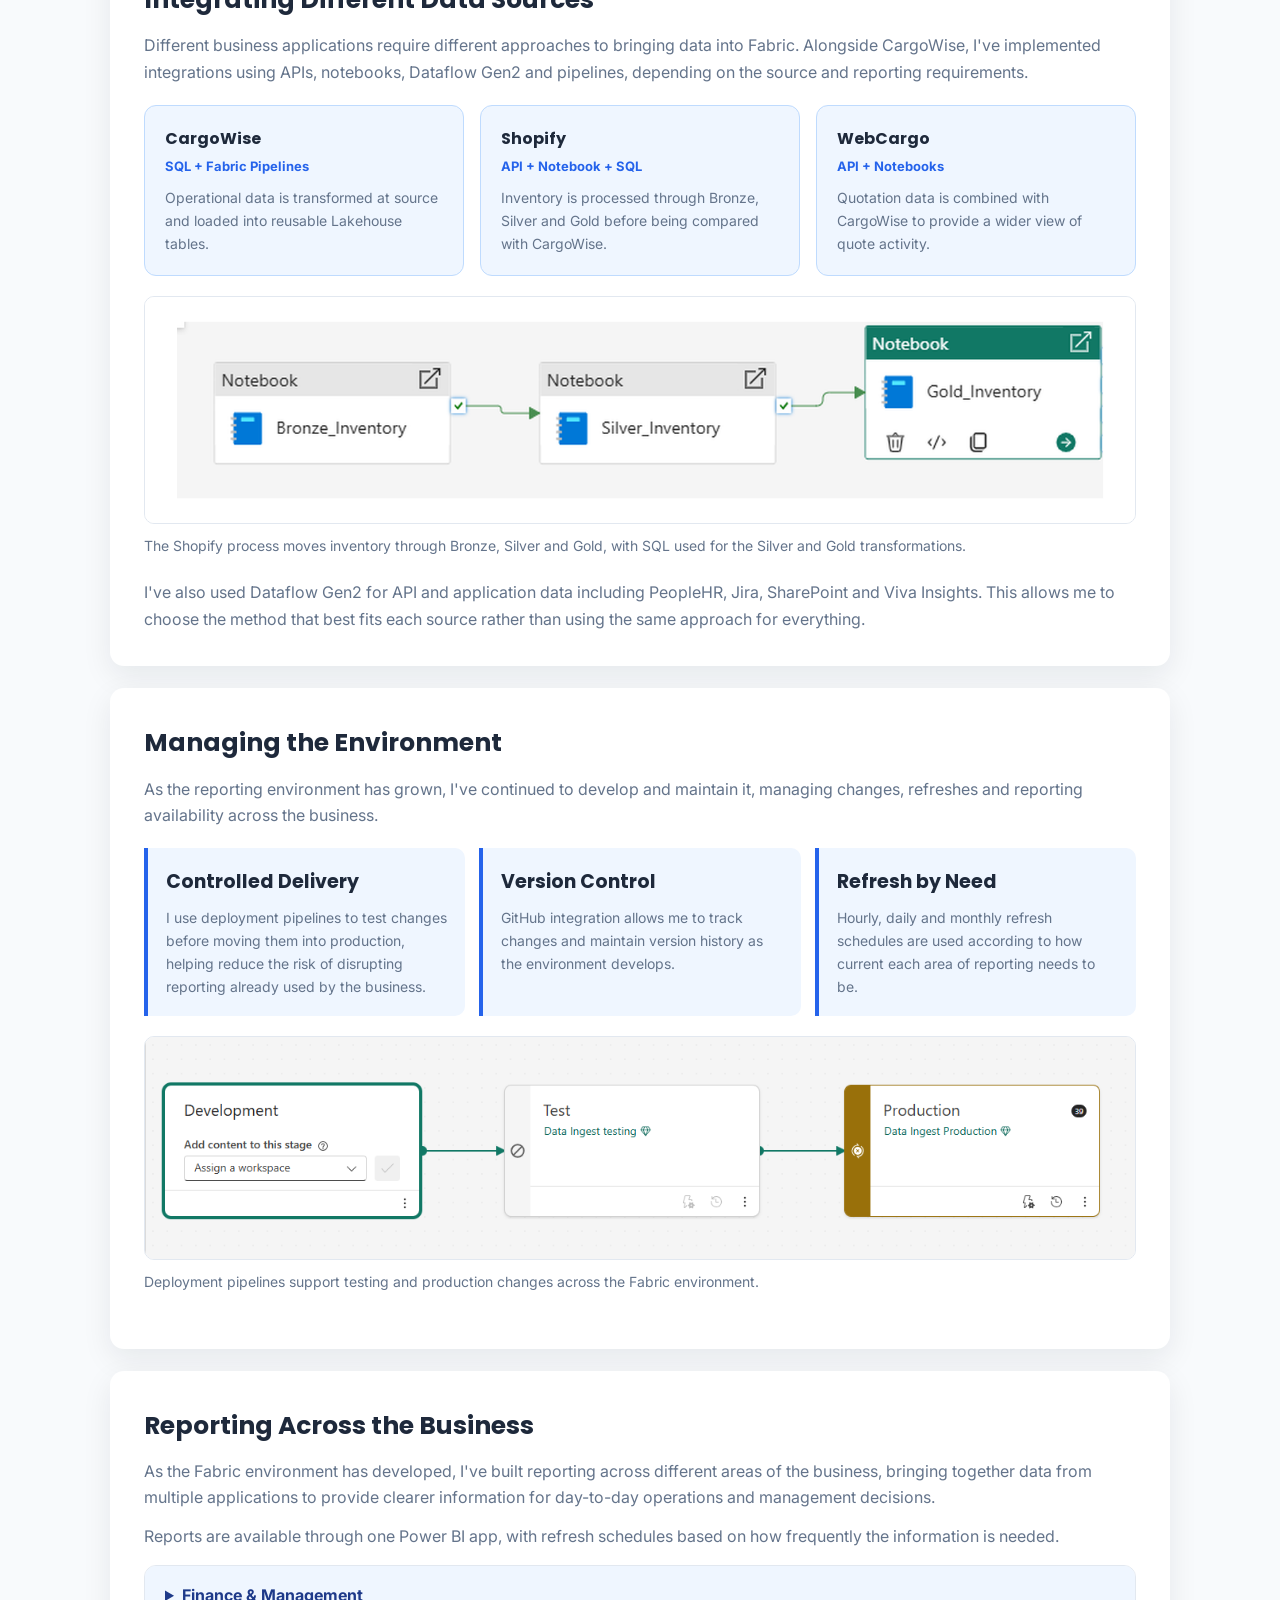
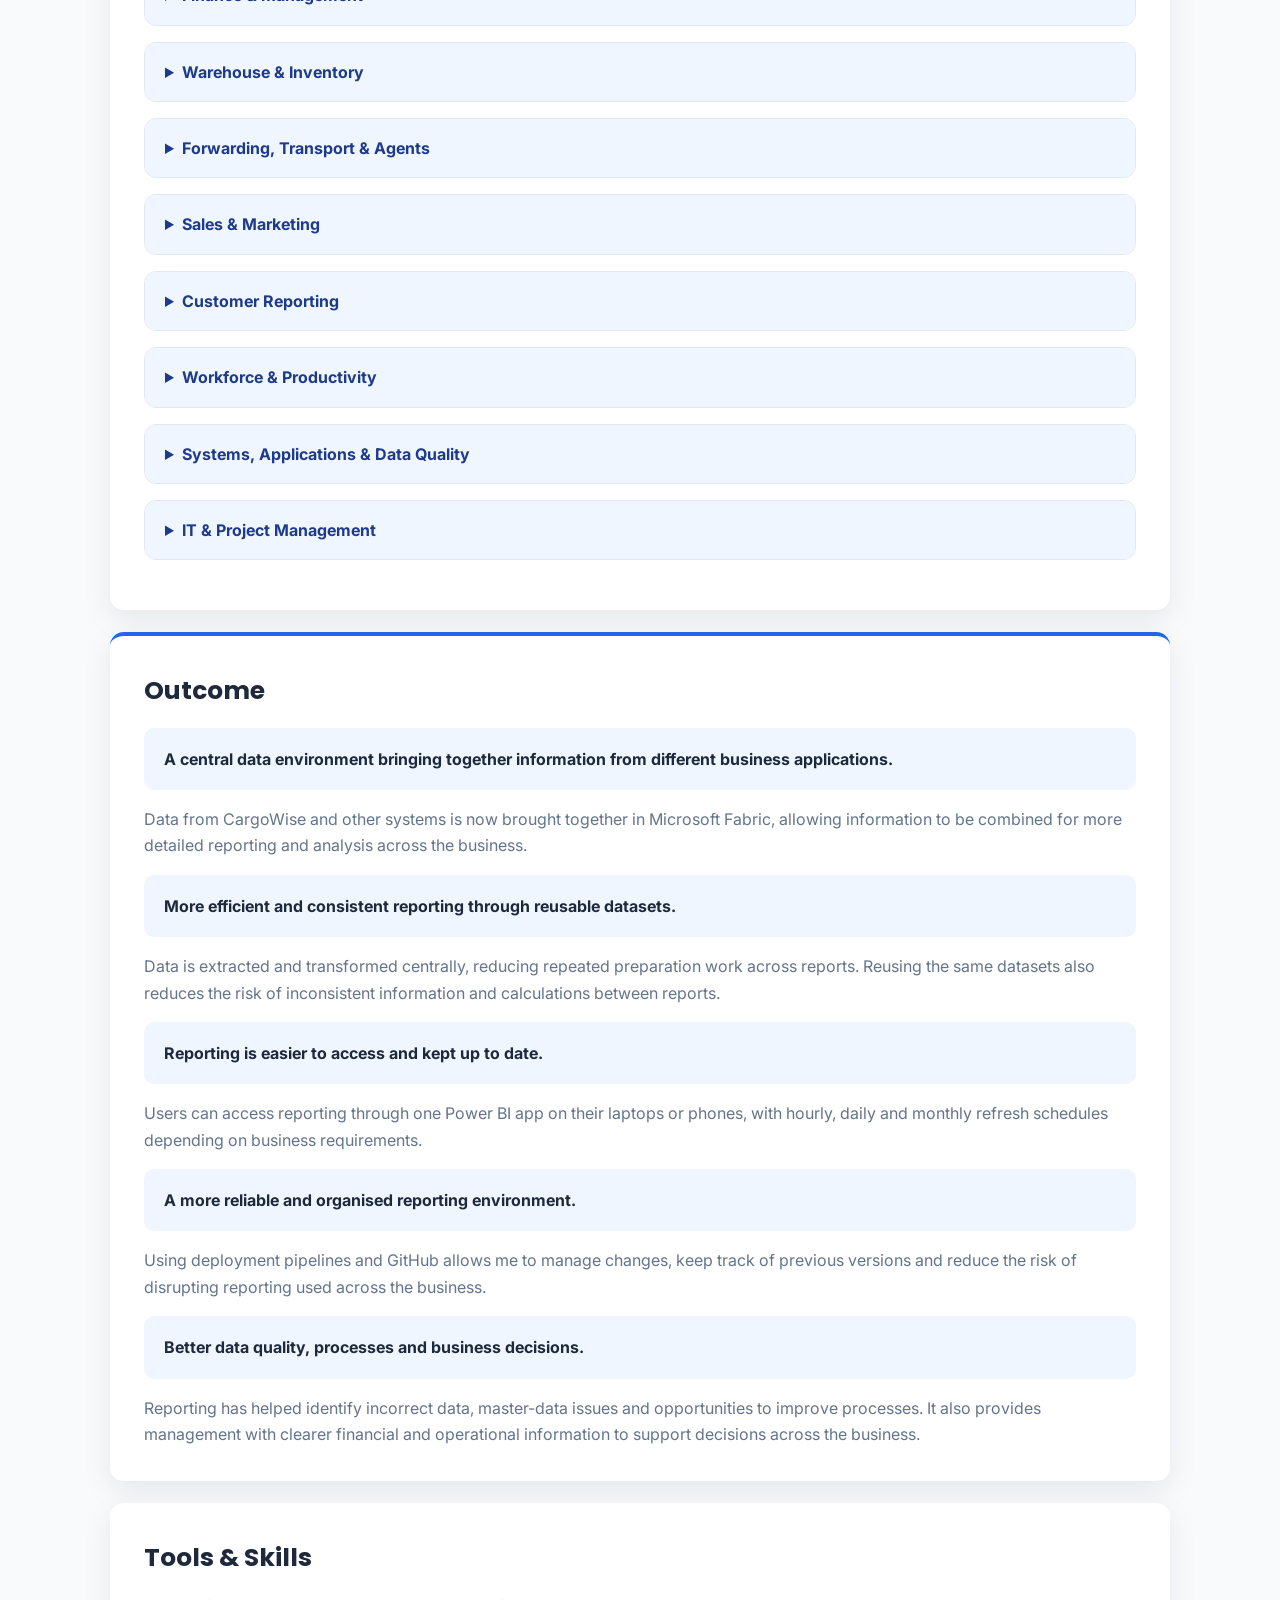
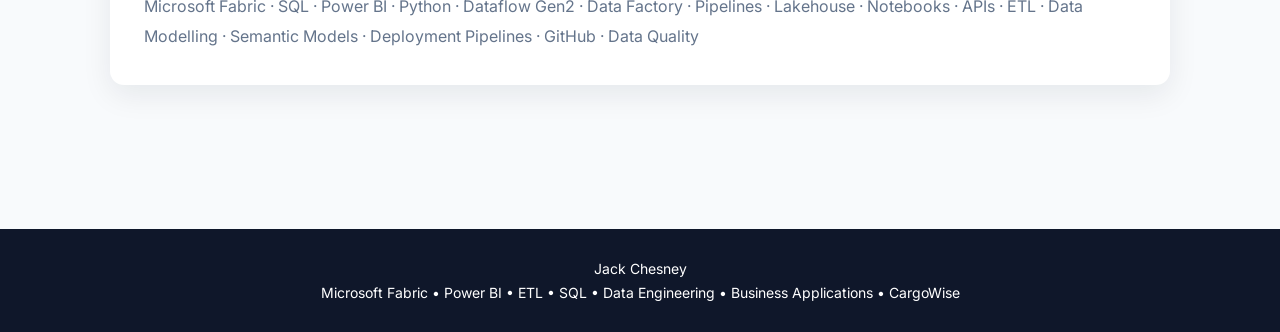
==== commit a20d5253: "Revise privacy note for portfolio data Updated the privacy note to clarify the use of test data and " ====
--- a/project-fabric-platform.html
+++ b/project-fabric-platform.html
@@ -30,7 +30,8 @@
 <div><strong>Tools</strong><span>Microsoft Fabric, SQL, Python, Power BI, Dataflow Gen2</span></div>
 <div><strong>Status</strong><span>Implemented and actively maintained</span></div>
 </div>
-<div class="case-note portfolio-data privacy-note"><strong>Portfolio Data</strong><br/>Screenshots and code are cropped to remove credentials, internal identifiers and commercially sensitive information. The examples show the approach and skills without exposing production data.</div>
+<div class="case-note portfolio-data privacy-note"><strong>Portfolio Data</strong><br/>All projects are based on real work, with test data used where needed and sensitive information removed from screenshots and code.
+</div>
 <section class="case-section">
 <h2>Project at a Glance</h2>
 <div class="story-grid">
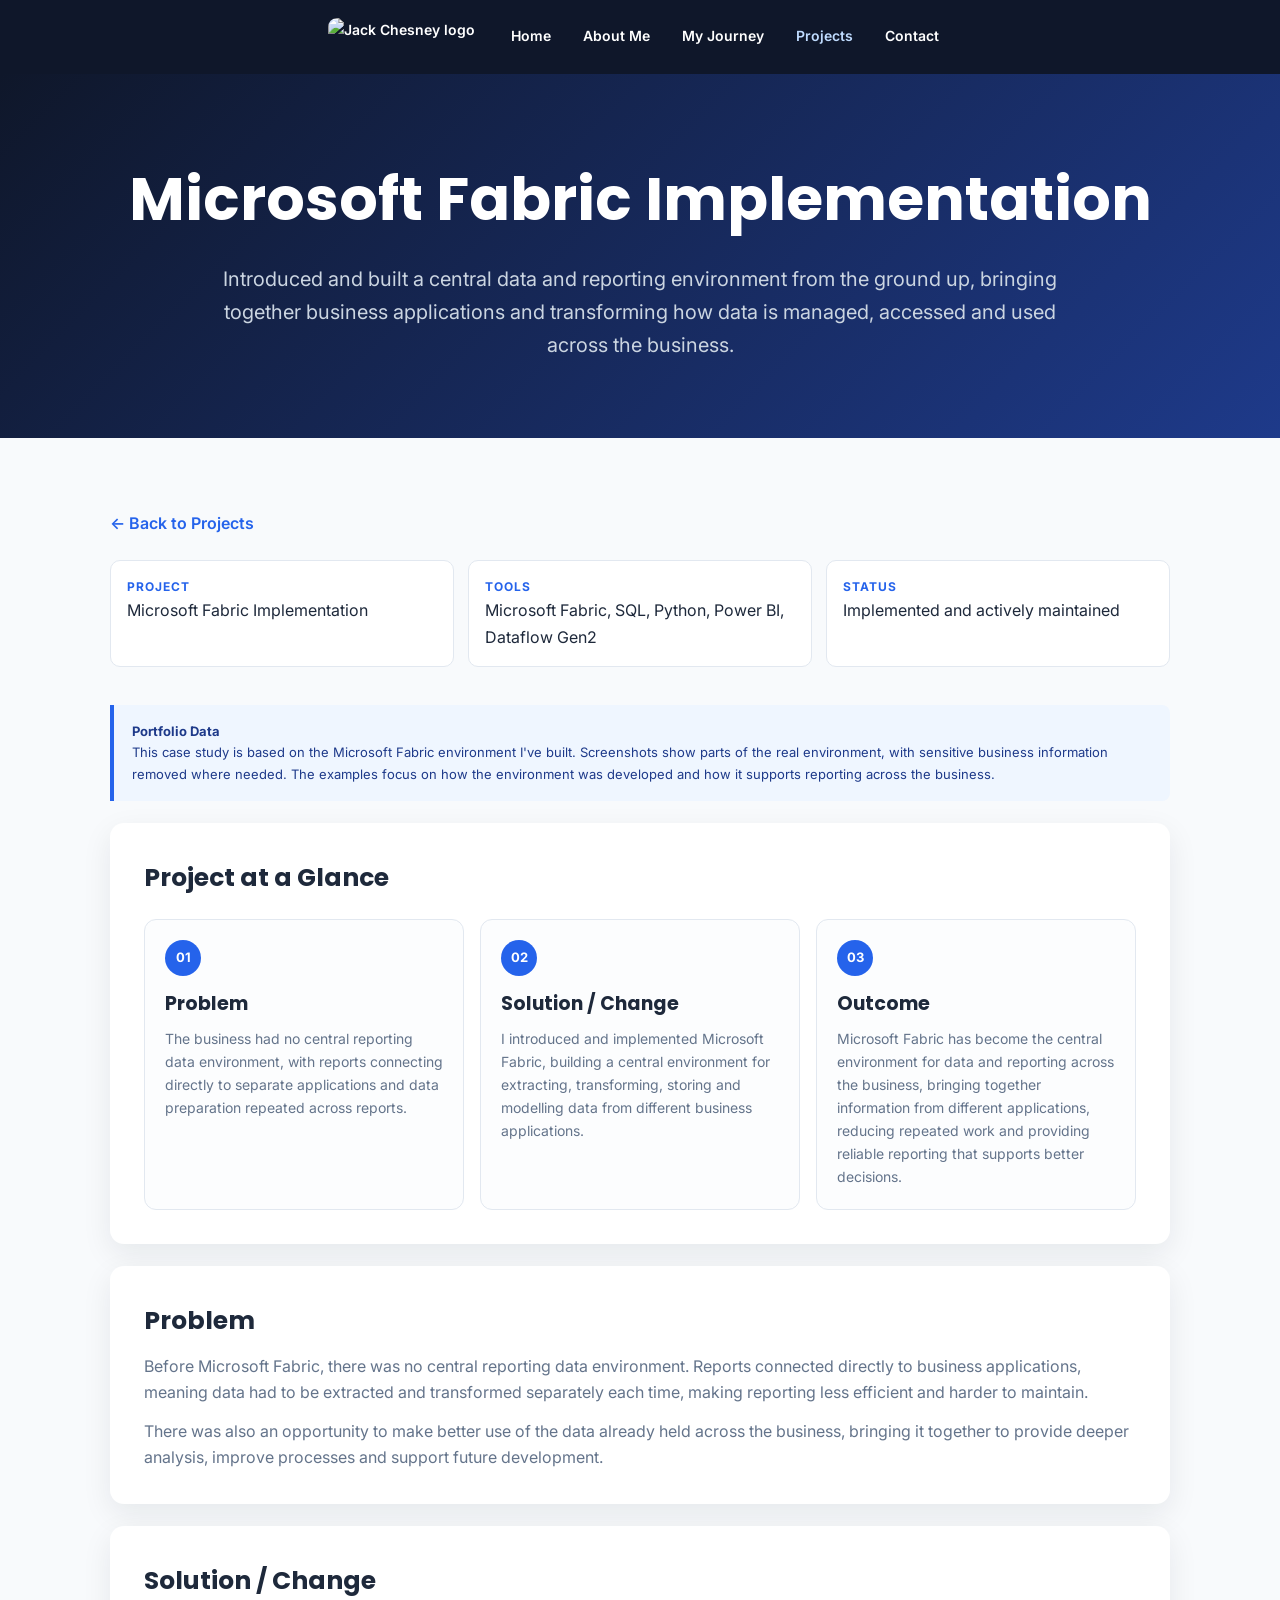
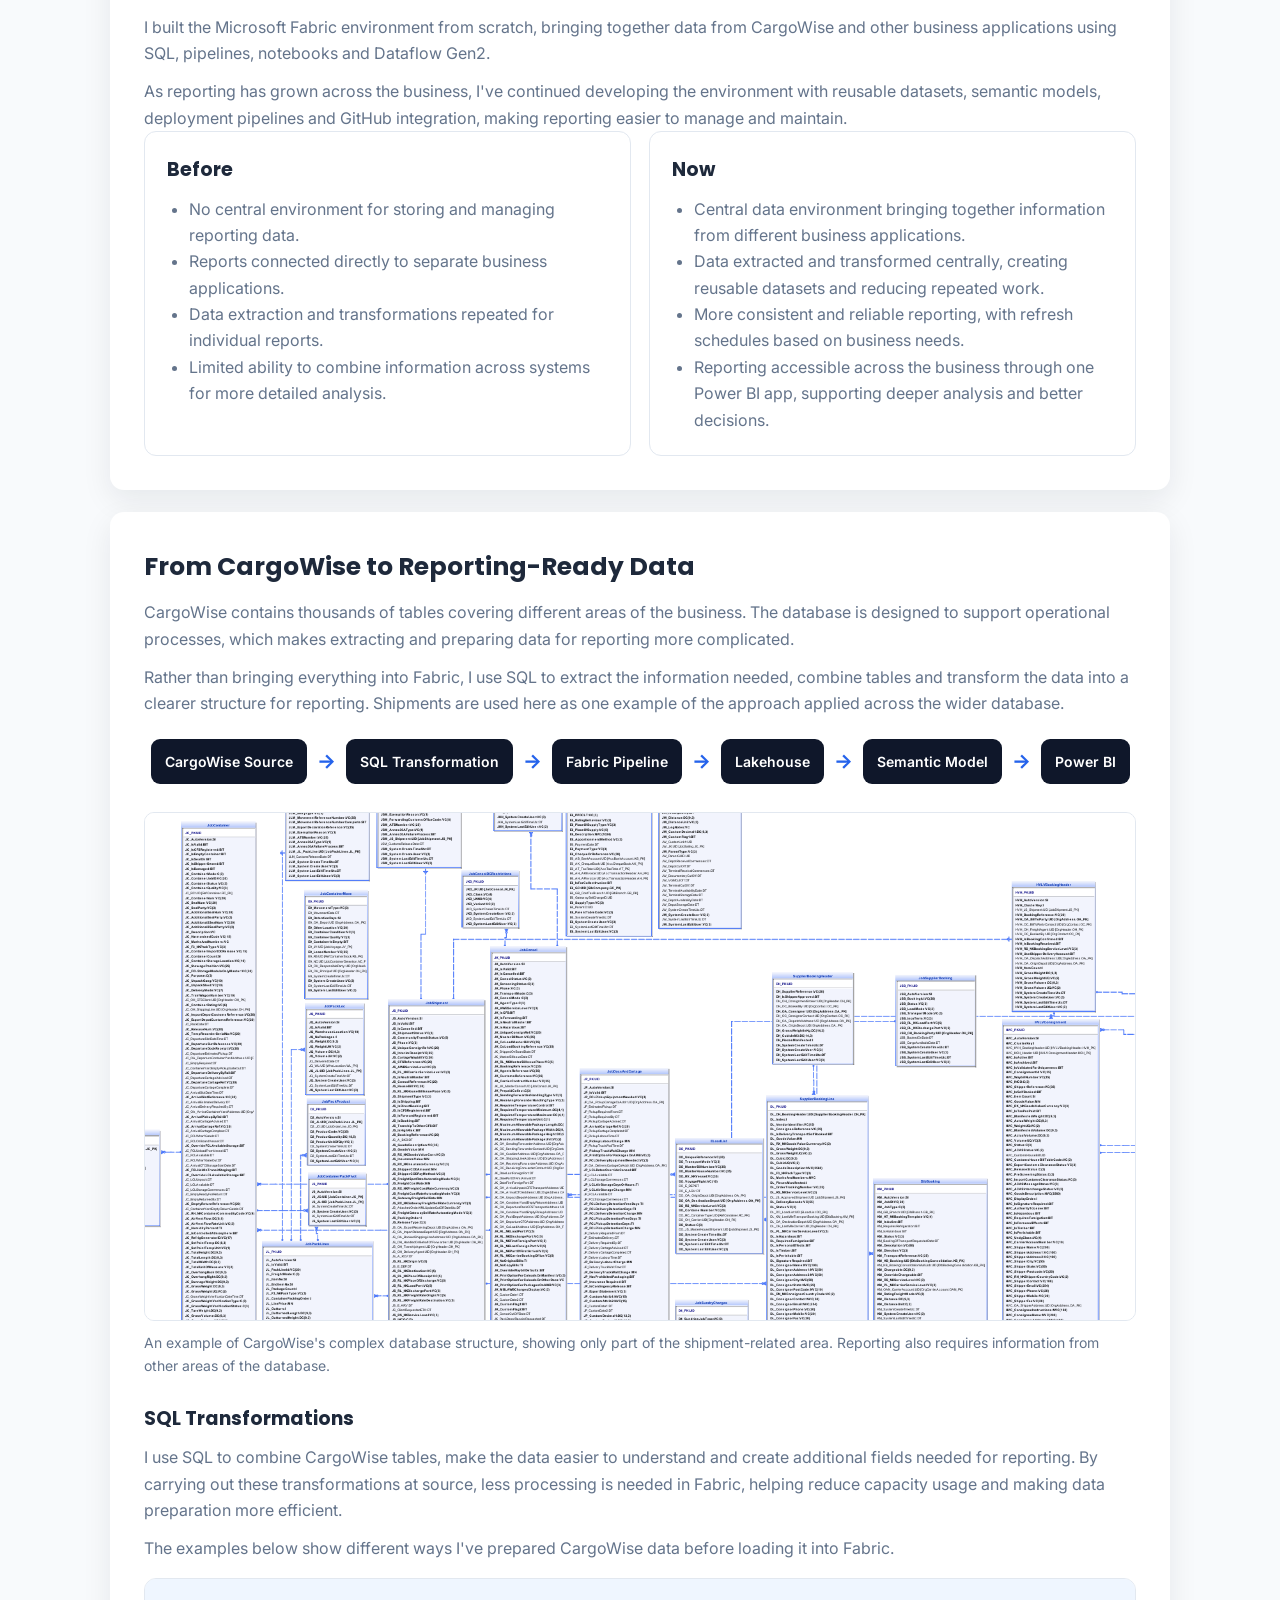
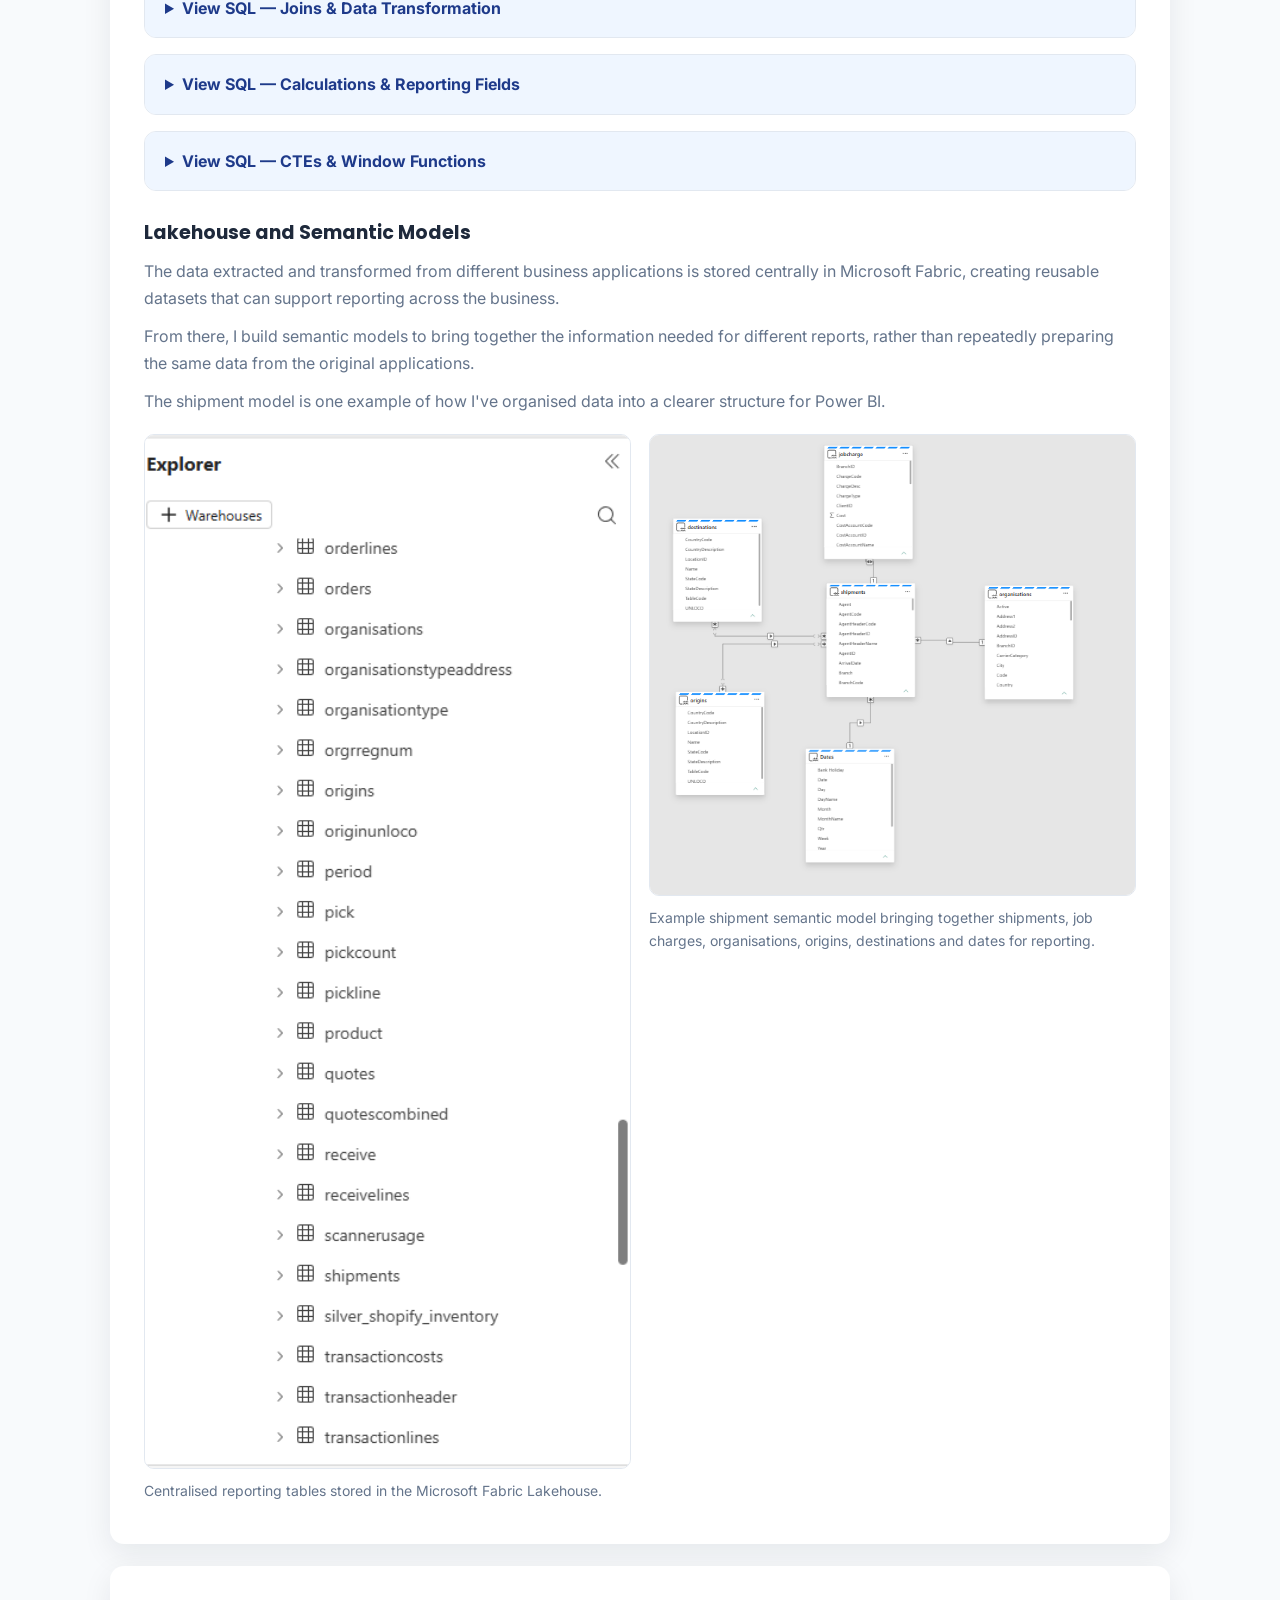
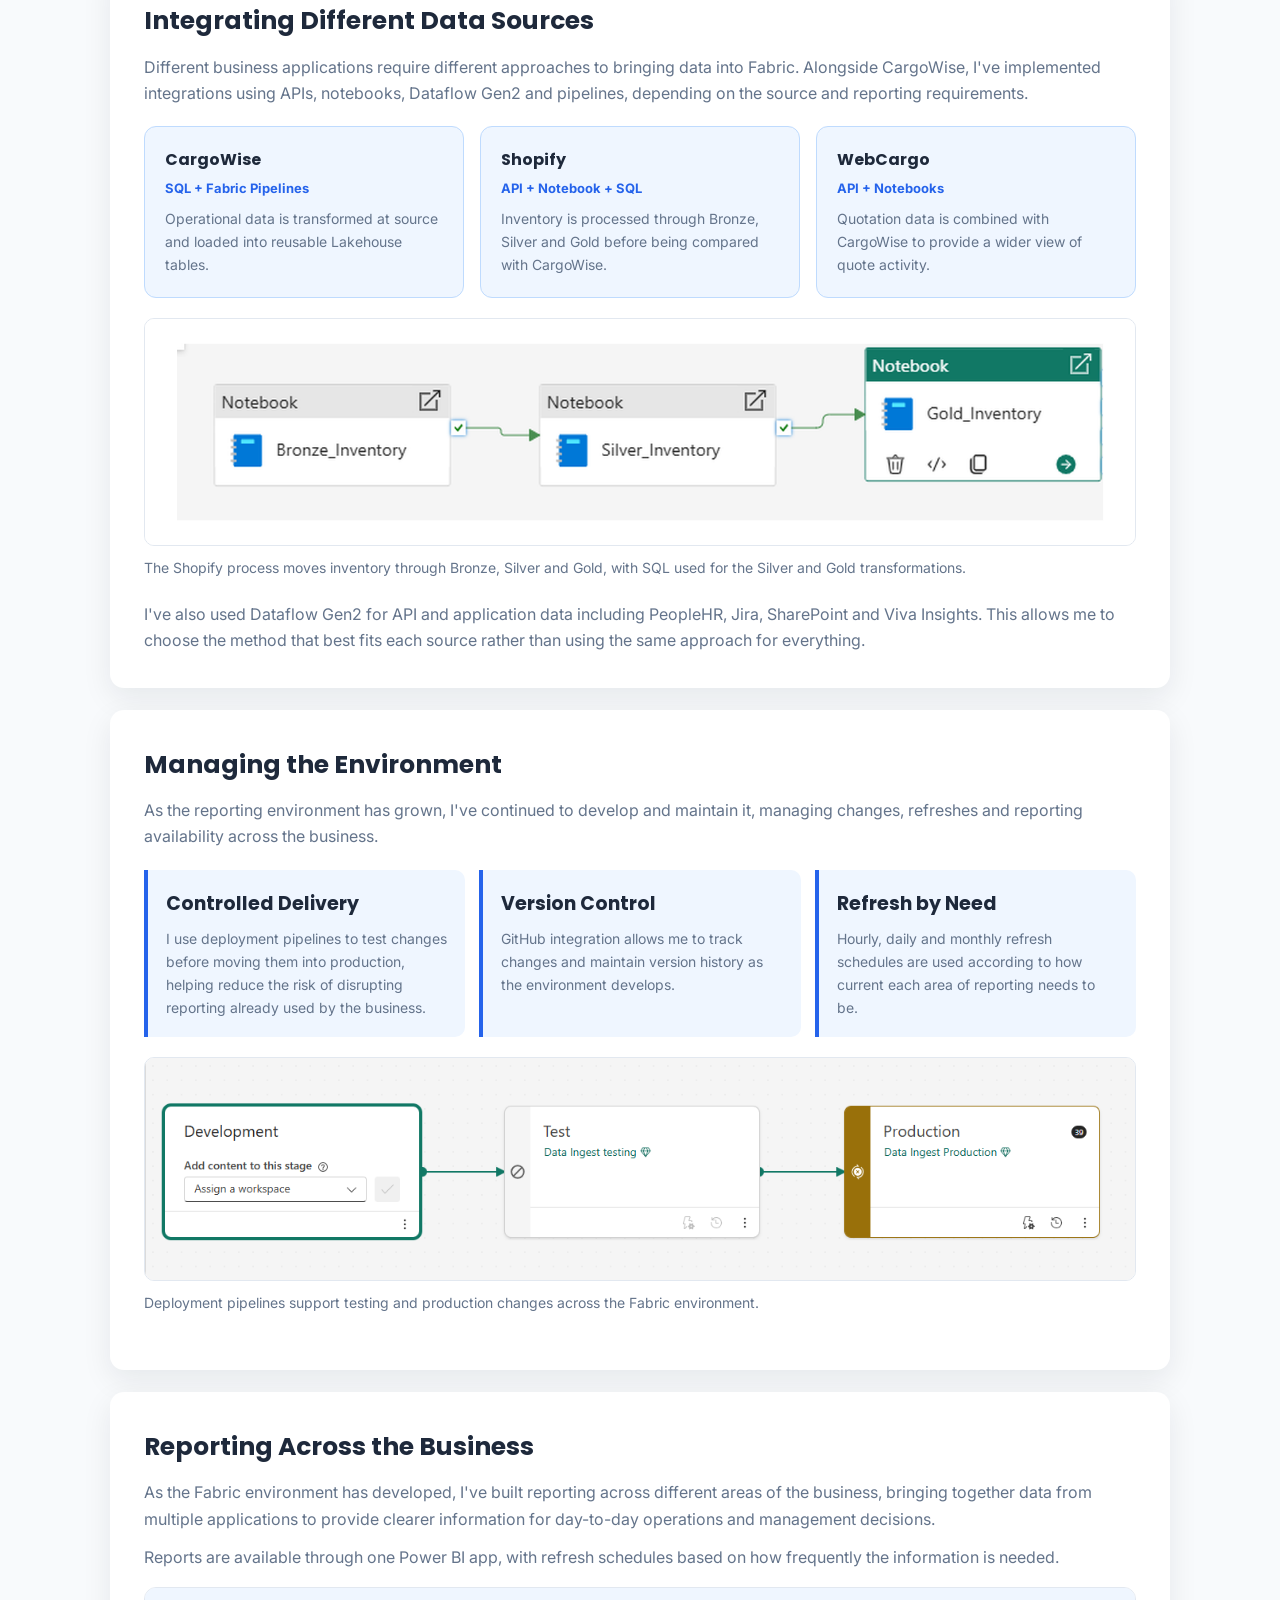
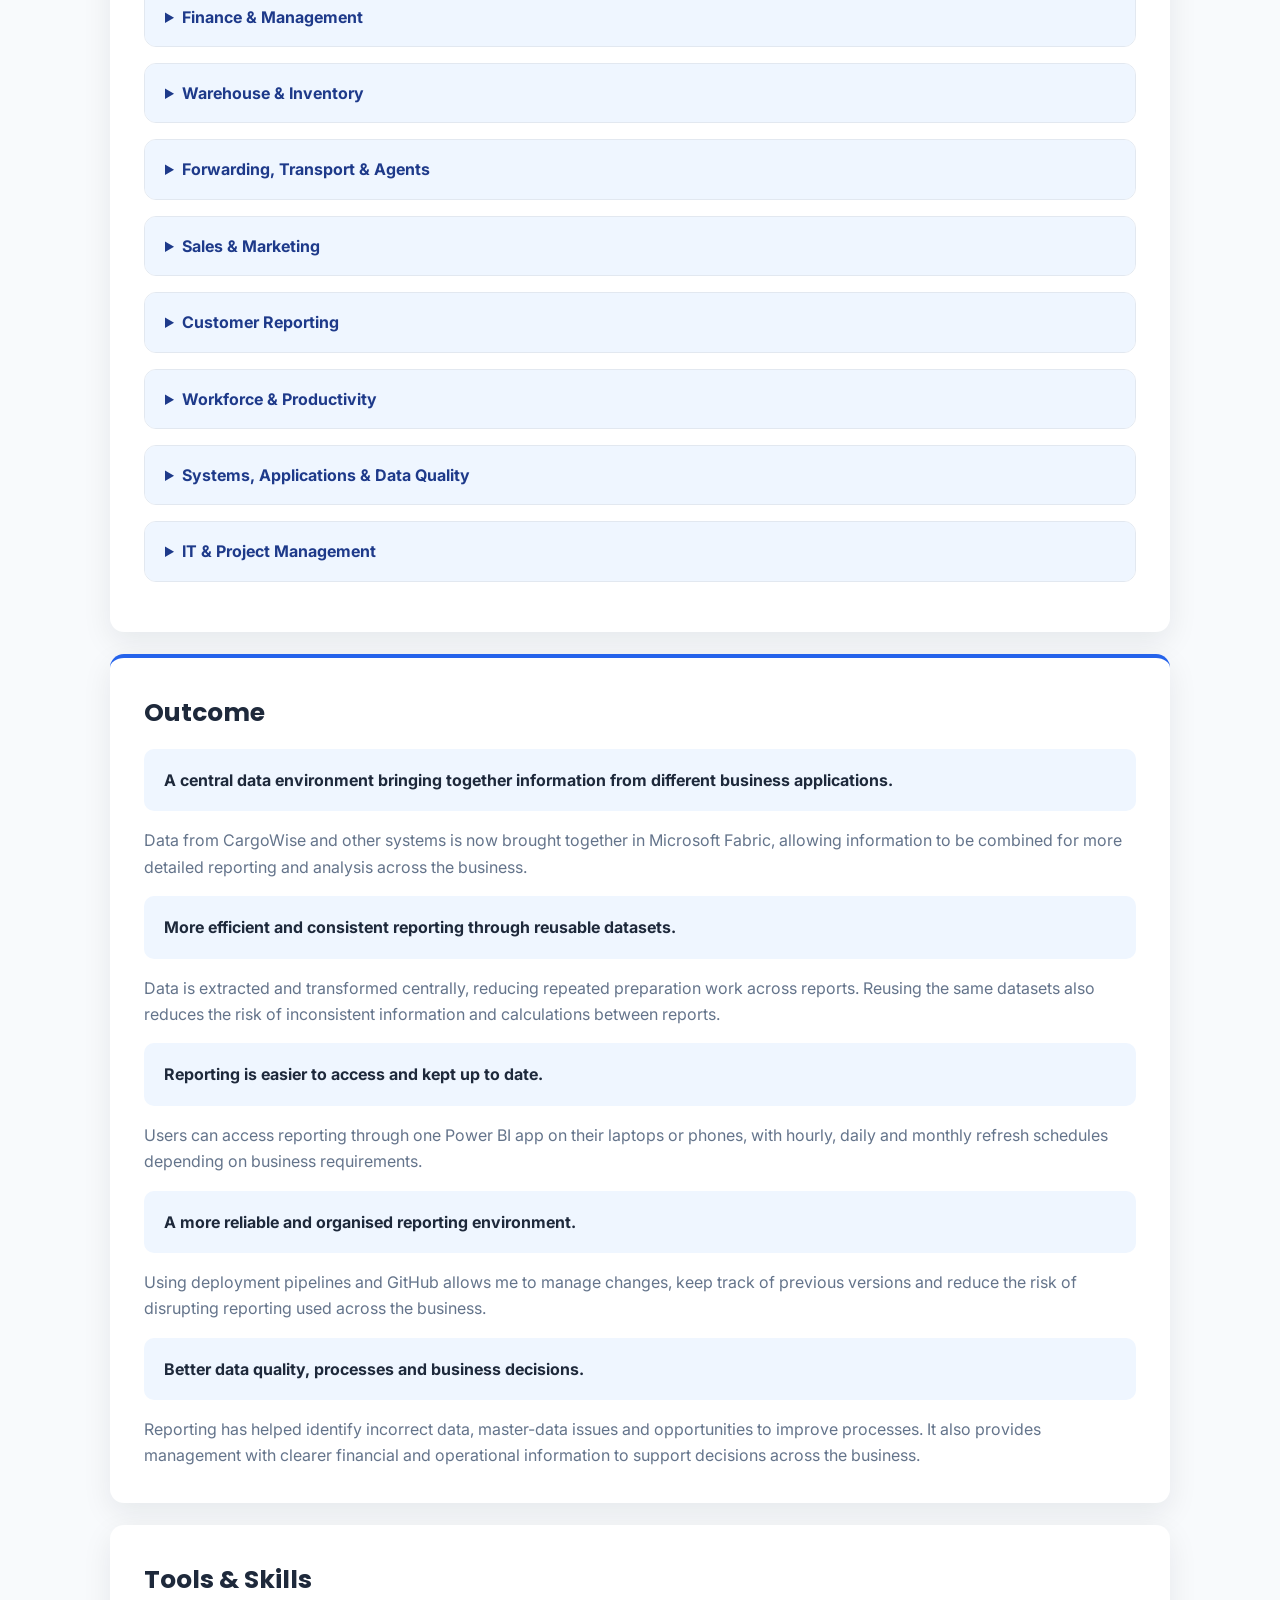
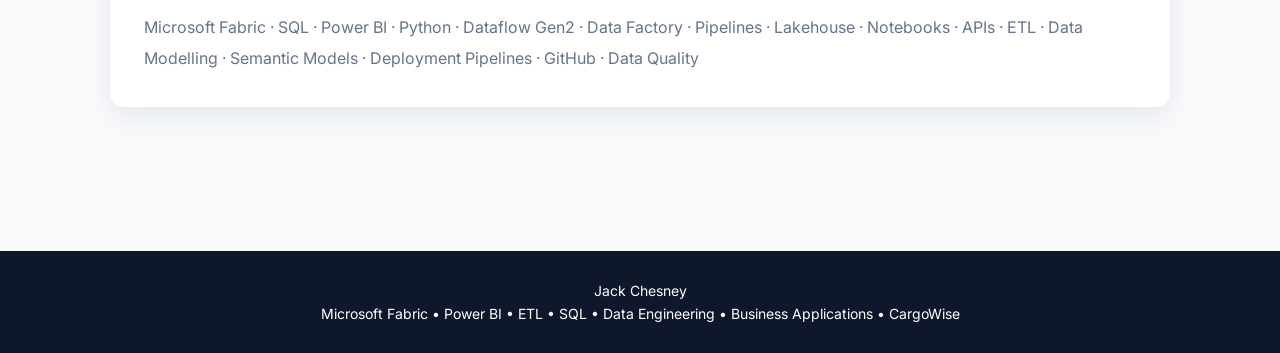
==== commit 74fa3f0c: "Revise portfolio data description for clarity Updated the portfolio data description to clarify the " ====
--- a/project-fabric-platform.html
+++ b/project-fabric-platform.html
@@ -30,8 +30,7 @@
 <div><strong>Tools</strong><span>Microsoft Fabric, SQL, Python, Power BI, Dataflow Gen2</span></div>
 <div><strong>Status</strong><span>Implemented and actively maintained</span></div>
 </div>
-<div class="case-note portfolio-data privacy-note"><strong>Portfolio Data</strong><br/>All projects are based on real work, with test data used where needed and sensitive information removed from screenshots and code.
-</div>
+<div class="case-note portfolio-data privacy-note"><strong>Portfolio Data</strong><br/>This case study is based on the Microsoft Fabric environment I've built. Screenshots show parts of the real environment, with sensitive business information removed where needed. The examples focus on how the environment was developed and how it supports reporting across the business.</div>
 <section class="case-section">
 <h2>Project at a Glance</h2>
 <div class="story-grid">
